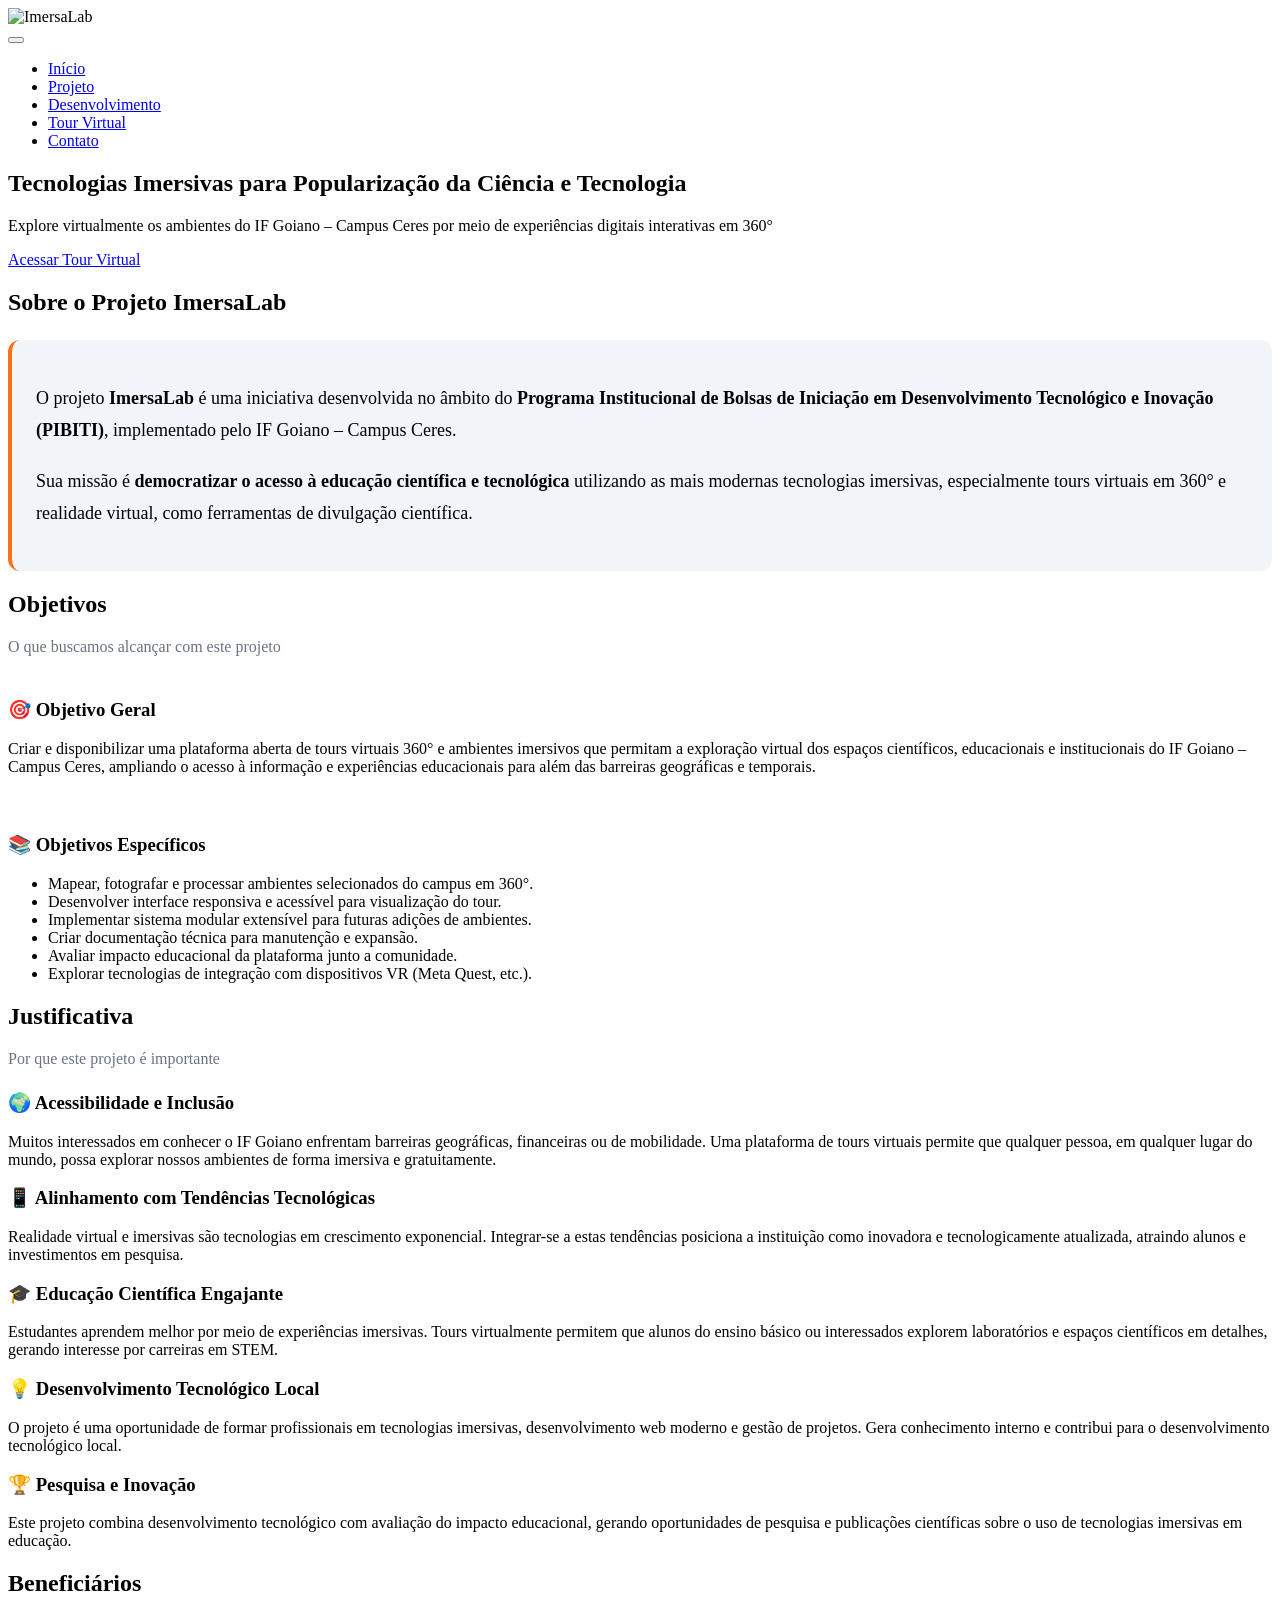
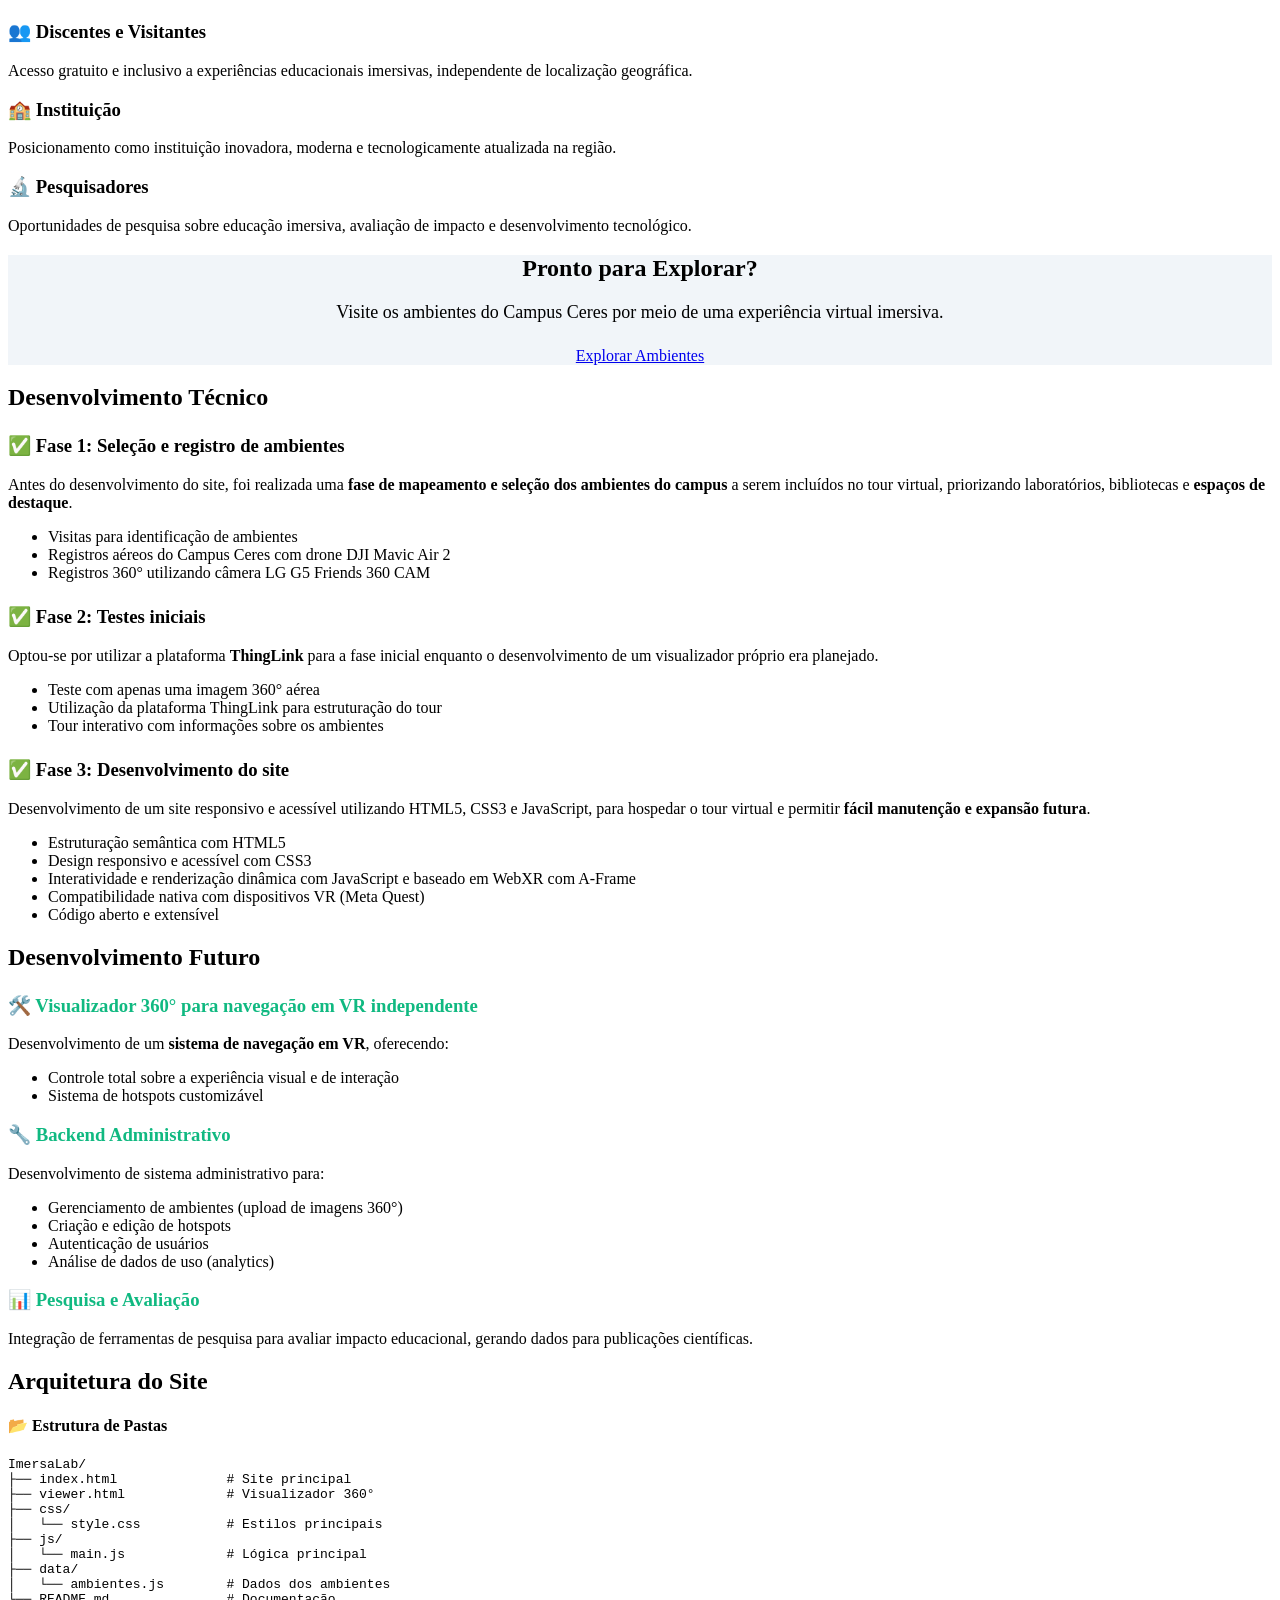
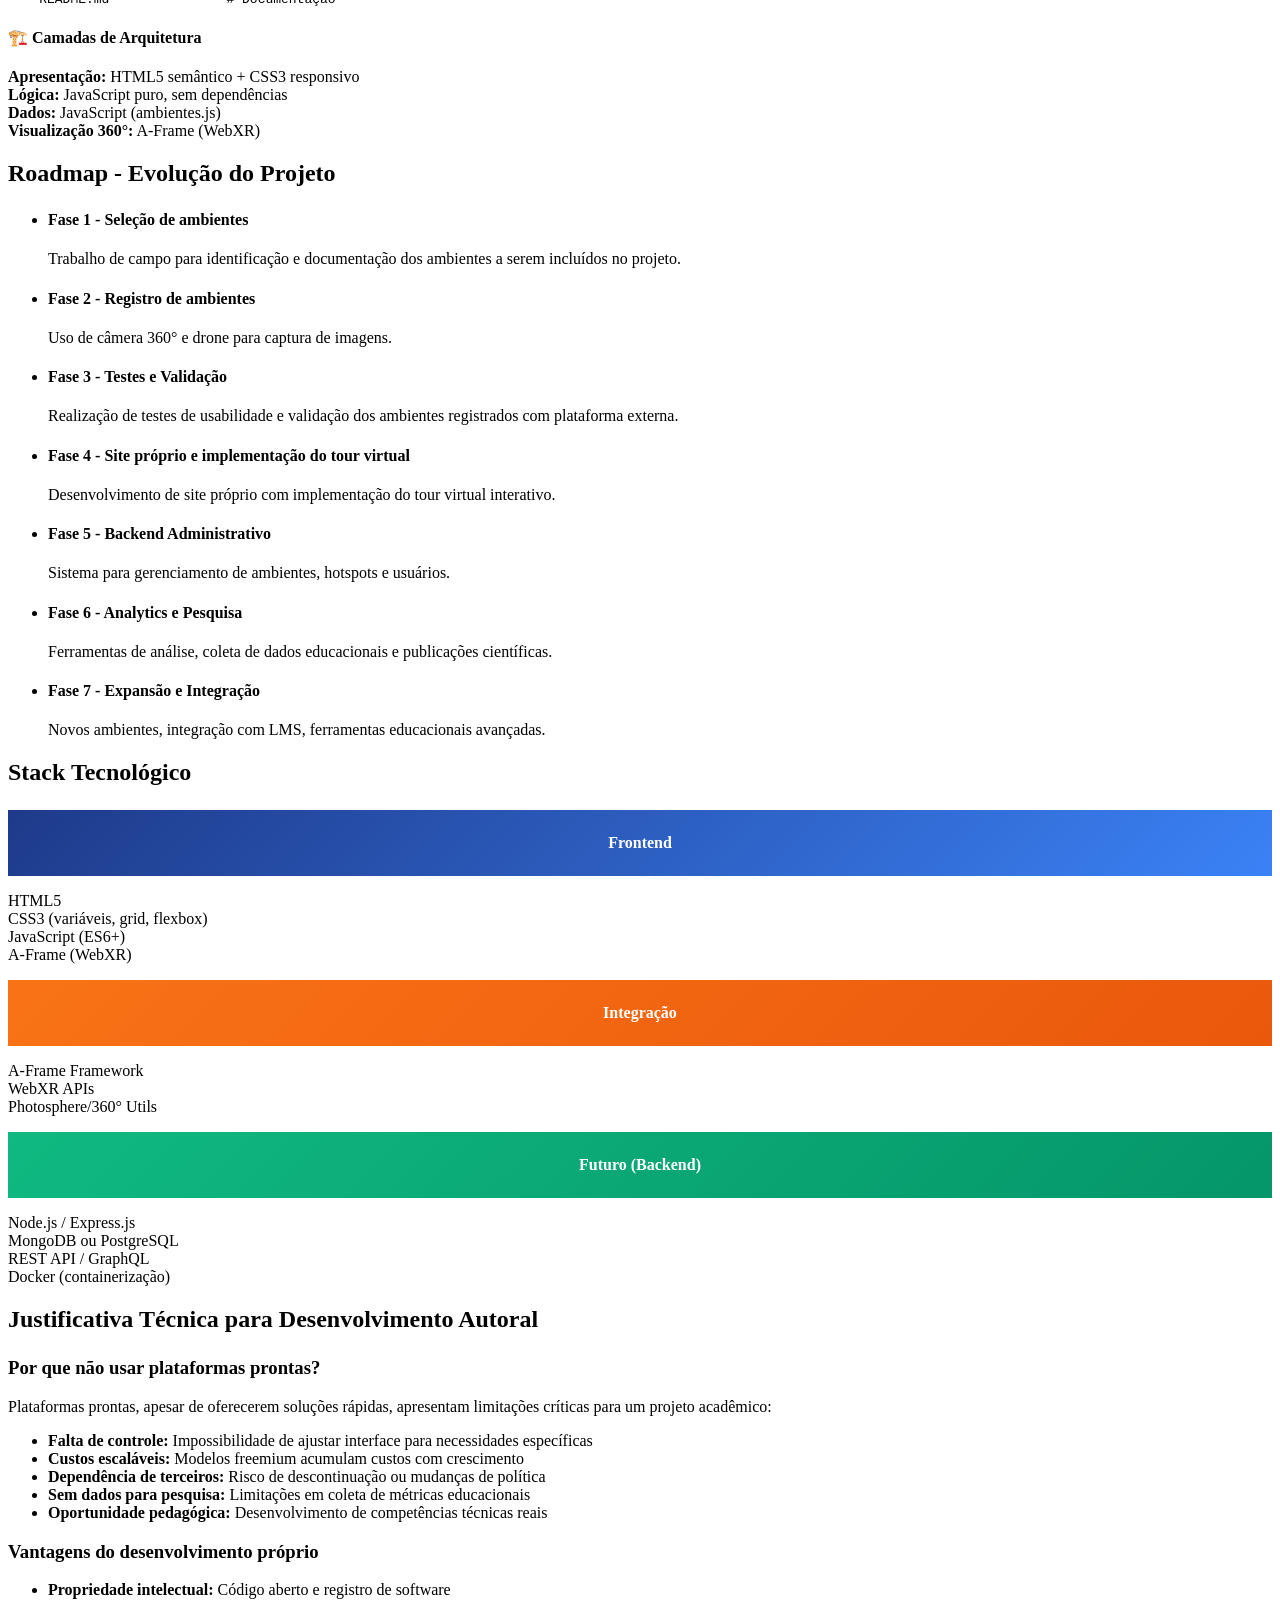
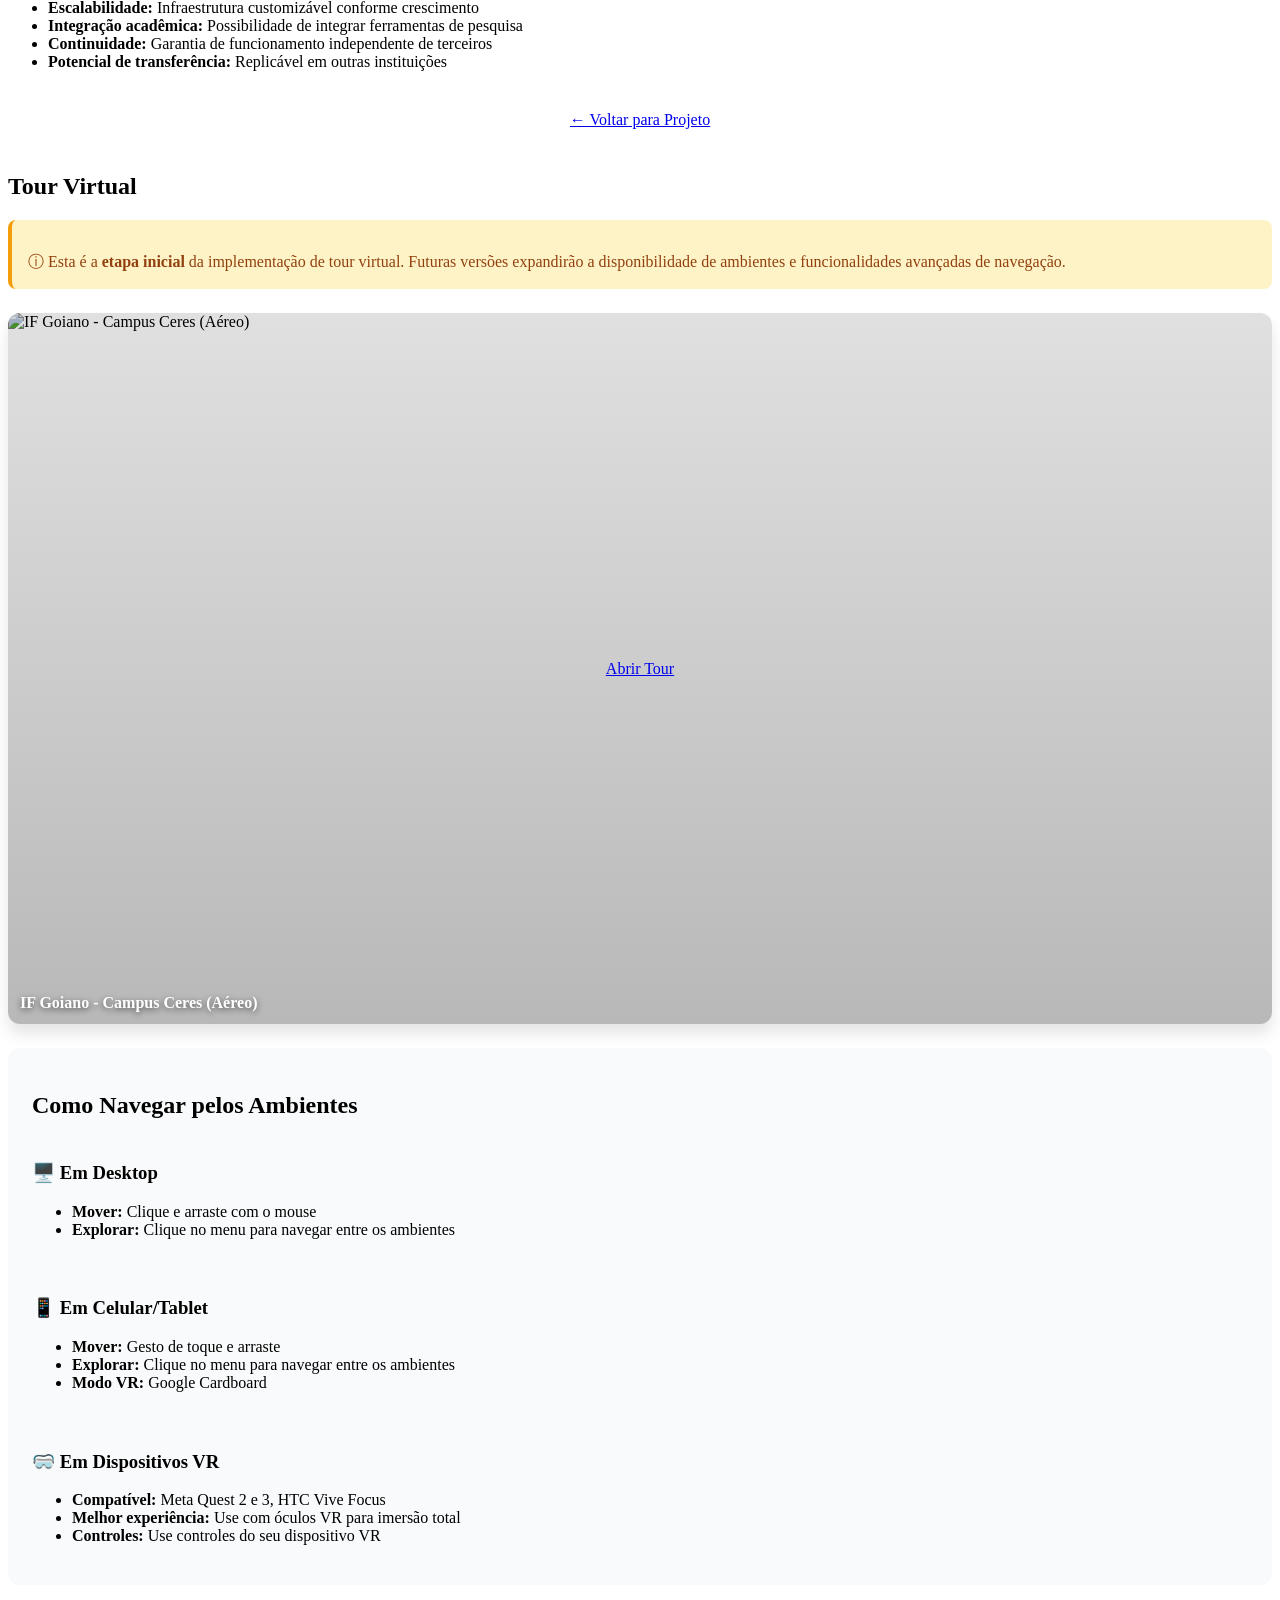
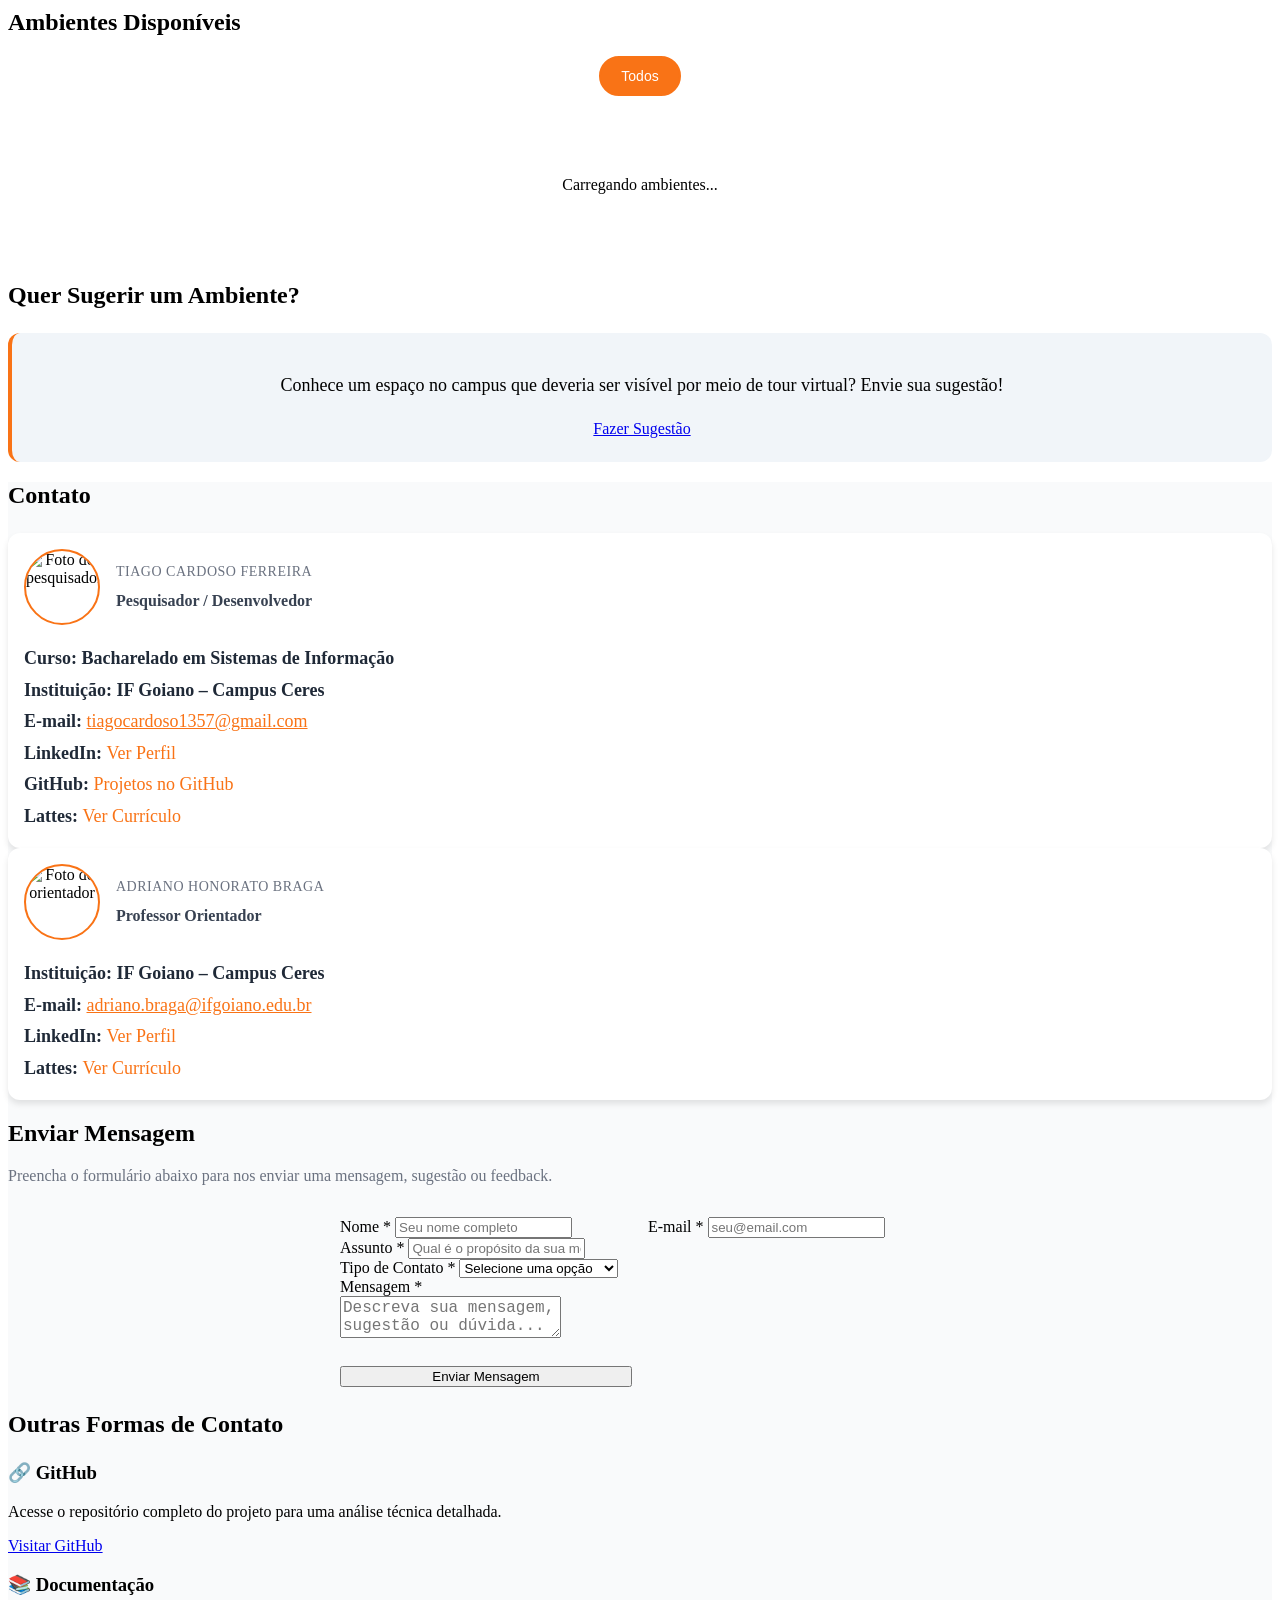
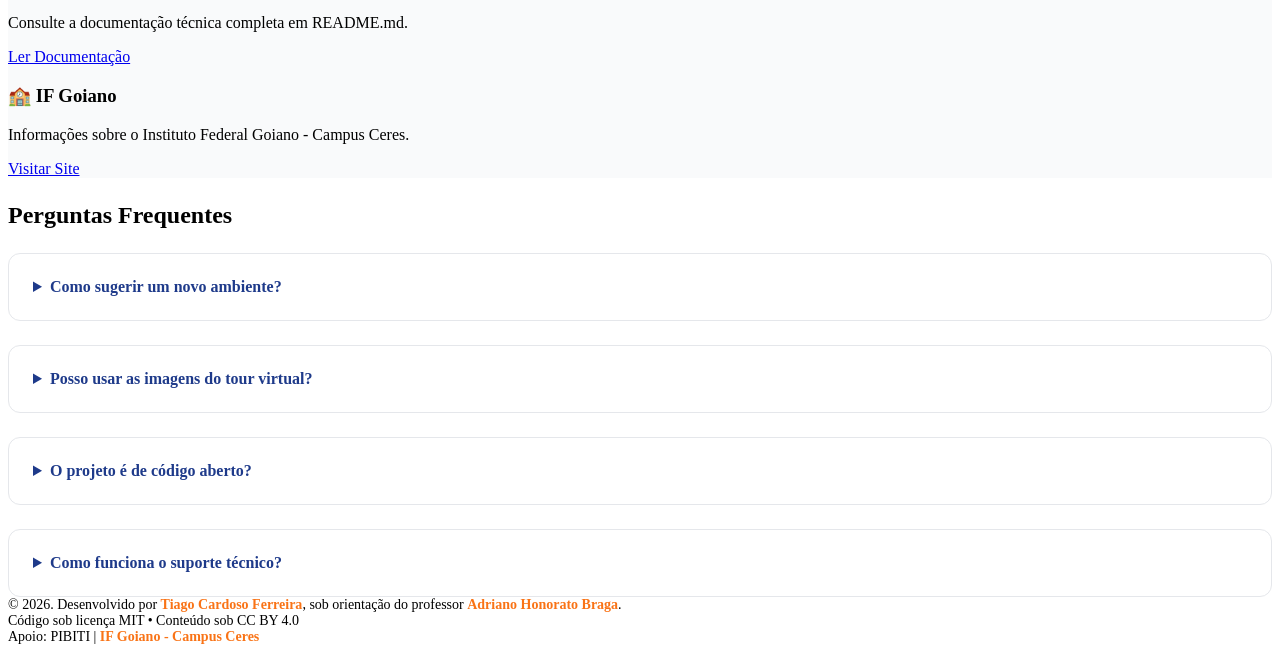
==== index.html @ 37f7196d "atualização de nome immerif ceres para imersalab" ====
<!DOCTYPE html>
<html lang="pt-BR">
<head>
    <meta charset="UTF-8">
    <meta name="viewport" content="width=device-width, initial-scale=1.0">
    <meta name="description" content="Tecnologias Imersivas para Popularização da Ciência e Tecnologia - Projeto PIBITI IF Goiano Campus Ceres">
    <meta name="keywords" content="tour virtual, realidade virtual, tecnologia imersiva, educação, ciência">
    <meta name="author" content="Tiago Cardoso Ferreira">
    <meta name="robots" content="index, follow">
    <meta property="og:title" content="ImersaLab - Tecnologias Imersivas para Divulgação Científica">
    <meta property="og:description" content="Explore virtualmente os ambientes do IF Goiano - Campus Ceres por meio de tours virtuais em 360°">
    <meta property="og:type" content="website">
    <meta property="og:locale" content="pt_BR">
    
    <title>ImersaLab</title>
    
    <!-- Google Fonts -->
    <link rel="preconnect" href="https://fonts.googleapis.com">
    <link rel="preconnect" href="https://fonts.gstatic.com" crossorigin>
    <link href="https://fonts.googleapis.com/css2?family=Inter:wght@400;500;600;700&family=Poppins:wght@400;600;700&display=swap" rel="stylesheet">
    
    <!-- CSS -->
    <link rel="stylesheet" href="css/style.css">
    
    <style>
        .tabs-container {
            display: flex;
            gap: 0;
            margin-bottom: 16px;
            border-bottom: 2px solid #E5E7EB;
            flex-wrap: wrap;
        }

        .tab-button {
            padding: 16px 24px;
            background: none;
            border: none;
            cursor: pointer;
            font-size: 16px;
            font-weight: 500;
            font-family: 'Inter', sans-serif;
            color: #6B7280;
            border-bottom: 3px solid transparent;
            transition: all 0.3s ease;
            margin-bottom: -2px;
        }

        .tab-button:hover {
            color: #1F2937;
            background-color: #F9FAFB;
        }

        .tab-button.active {
            color: #F97316;
            border-bottom-color: #F97316;
        }

        .tab-content {
            display: none;
        }

        .tab-content.active {
            display: block;
            animation: fadeIn 0.3s ease;
        }

        .ambiente-container {
            display: flex;
            flex-direction: column;
            gap: 24px;
        }

        .filtro-categoria {
            display: flex;
            gap: 8px;
            flex-wrap: wrap;
            margin-bottom: 16px;
            justify-content: center;
        }

        .filtro-btn {
            padding: 10px 20px;
            border: 2px solid #E5E7EB;
            background-color: white;
            color: #1F2937;
            border-radius: 24px;
            cursor: pointer;
            font-weight: 500;
            transition: all 300ms ease-in-out;
            font-size: 14px;
        }

        .filtro-btn:hover,
        .filtro-btn.active {
            background-color: #F97316;
            color: white;
            border-color: #F97316;
        }

        .filtro-btn:disabled {
            opacity: 0.5;
            cursor: not-allowed;
        }

        .info-card {
            background-color: white;
            border-radius: 12px;
            padding: 16px;
            text-align: center;
            box-shadow: 0 4px 6px rgba(0, 0, 0, 0.1);
            transition: all 300ms ease-in-out;
        }

        .info-card:hover {
            box-shadow: 0 10px 15px rgba(0, 0, 0, 0.1);
            transform: translateY(-4px);
        }

        .info-card-header {
            display: flex;
            align-items: center;
            justify-content: flex-start;
            gap: 16px;
            margin-bottom: 18px;
            flex-wrap: wrap;
        }

        .info-avatar {
            width: 72px;
            height: 72px;
            border-radius: 50%;
            overflow: hidden;
            border: 2px solid #F97316;
            flex-shrink: 0;
        }

        .info-avatar img {
            width: 100%;
            height: 100%;
            object-fit: cover;
            display: block;
        }

        .info-card-header-text {
            text-align: left;
            display: inline-flex;
            flex-direction: column;
            align-items: flex-start;
        }

        .info-role {
            color: #374151;
            font-size: 16px;
            font-weight: 600;
            margin-top: 4px;
        }

        .info-label {
            font-size: 14px;
            color: #6B7280;
            text-transform: uppercase;
            letter-spacing: 0.5px;
            margin-bottom: 8px;
        }

        .info-card .info-content {
            text-align: left;
            line-height: 1.75;
            word-break: break-word;
        }

        @media (max-width: 767px) {
            .info-card-header {
                flex-direction: column;
            }

            .info-card {
                padding: 18px;
            }
        }

        .info-content {
            font-size: 18px;
            font-weight: 600;
            color: #1F2937;
            word-break: break-all;
        }

        .email-copy-btn {
            margin-top: 12px;
        }

        form {
            max-width: 600px;
            margin: 0 auto;
        }

        .form-row {
            display: grid;
            grid-template-columns: 1fr;
            gap: 16px;
        }

        .form-row.full {
            grid-column: 1 / -1;
        }

        textarea {
            font-size: 16px;
        }

        /* ========================================
           BOTÃO VOLTAR AO TOPO
           ======================================== */
        .back-to-top {
            position: fixed;
            bottom: 24px;
            right: 24px;
            width: 48px;
            height: 48px;
            border-radius: 50%;
            background-color: #F97316;
            color: white;
            border: none;
            cursor: pointer;
            display: flex;
            align-items: center;
            justify-content: center;
            box-shadow: 0 4px 12px rgba(249, 115, 22, 0.3);
            transition: all 300ms ease-in-out;
            opacity: 0;
            pointer-events: none;
            z-index: 999;
        }

        .back-to-top:hover:not(:disabled) {
            background-color: #EA580C;
            box-shadow: 0 8px 16px rgba(249, 115, 22, 0.4);
            transform: translateY(-4px);
        }

        .back-to-top.visible {
            opacity: 1;
            pointer-events: auto;
        }

        @media (max-width: 767px) {
            .back-to-top {
                width: 44px;
                height: 44px;
                bottom: 16px;
                right: 16px;
            }

            .back-to-top svg {
                width: 20px;
                height: 20px;
            }
        }

        @media (min-width: 768px) {
            .form-row {
                grid-template-columns: 1fr 1fr;
            }
        }

        @media (max-width: 767px) {
            .tabs-container {
                flex-direction: column;
                border-bottom: none;
                gap: 8px;
            }

            .tab-button {
                border-bottom: none;
                border-left: 3px solid transparent;
                margin-bottom: 0;
                padding: 12px 16px;
            }

            .tab-button.active {
                border-left-color: #F97316;
                border-bottom: none;
            }

            .camadas-grid {
                display: flex !important;
                flex-direction: column !important;
                gap: 8px !important;
            }

            .camadas-grid div {
                padding: 8px !important;
                font-size: 12px !important;
            }

            .about-section,
            .beneficiarios-section {
                padding: 24px 0;
            }

            .filtro-categoria {
                justify-content: flex-start;
            }
        }
    </style>
    
    <!-- Favicon -->
    <link rel="icon" type="image/png" href="https://res.cloudinary.com/duay00cii/image/upload/v1773409785/LogoImersalab_ctene7.png">
</head>
<body>
    <!-- HEADER E NAVEGAÇÃO -->
    <header>
        <div class="header-container">
            <div class="logo">
                <a href="#inicio" style="text-decoration: none; color: inherit;">
                    <img src="https://res.cloudinary.com/duay00cii/image/upload/v1777036824/LogoImersaLab_fl9two.png" alt="ImersaLab" class="logo-image">
                </a>
            </div>
            
            <button class="hamburger" aria-label="Menu de navegação" aria-expanded="false">
                <span></span>
                <span></span>
                <span></span>
            </button>
            
            <nav>
                <ul>
                    <li><a href="#inicio">Início</a></li>
                    <li><a href="#projeto">Projeto</a></li>
                    <li><a href="#desenvolvimento">Desenvolvimento</a></li>
                    <li><a href="#tour">Tour Virtual</a></li>
                    <li><a href="#contato">Contato</a></li>
                </ul>
            </nav>
        </div>
    </header>

    <!-- CONTEÚDO PRINCIPAL -->
    <main>
        <!-- HERO SECTION -->
        <section id="inicio" class="hero">
            <div class="container">
                <div class="hero-content">
                    <h1>Tecnologias Imersivas para Popularização da Ciência e Tecnologia</h1>
                    <p>Explore virtualmente os ambientes do IF Goiano – Campus Ceres por meio de experiências digitais interativas em 360°</p>
                    
                    <div class="hero-buttons">
                        <a href="#tour" class="btn btn-primary">
                            Acessar Tour Virtual
                        </a>
                    </div>
                </div>
            </div>
        </section>

        <section id="projeto">
            <div class="container">
                <div class="section-header">
                    <h2>Sobre o Projeto ImersaLab</h2>
                    <div class="section-accent"></div>
                </div>

                <div style="padding-top: 0;">
                    <section style="padding-top: 0;">

                        <div style="background-color: #F1F5F9; padding: 24px; border-radius: 12px; border-left: 4px solid #F97316; margin-top: 24px;">
                            <p style="font-size: 18px; line-height: 1.8; margin-bottom: 16px;">
                                O projeto <strong>ImersaLab</strong> é uma iniciativa desenvolvida no âmbito do <strong>Programa Institucional de Bolsas de Iniciação em Desenvolvimento Tecnológico e Inovação (PIBITI)</strong>, implementado pelo IF Goiano – Campus Ceres.
                            </p>
                            <p style="font-size: 18px; line-height: 1.8;">
                                Sua missão é <strong>democratizar o acesso à educação científica e tecnológica</strong> utilizando as mais modernas tecnologias imersivas, especialmente tours virtuais em 360° e realidade virtual, como ferramentas de divulgação científica.
                            </p>
                        </div>
                    </section>

                    <section class="about-section">
                        <div class="container">
                            <div class="section-header">
                                <h2>Objetivos</h2>
                                <div class="section-accent"></div>
                                <p style="font-size: 16px; color: #6B7280;">O que buscamos alcançar com este projeto</p>
                            </div>

                            <div style="display: grid; grid-template-columns: 1fr; gap: 24px; margin-top: 24px;">
                                <div class="content-block">
                                    <h3>🎯 Objetivo Geral</h3>
                                    <p>
                                        Criar e disponibilizar uma plataforma aberta de tours virtuais 360° e ambientes imersivos que permitam a exploração virtual dos espaços científicos, educacionais e institucionais do IF Goiano – Campus Ceres, ampliando o acesso à informação e experiências educacionais para além das barreiras geográficas e temporais.
                                    </p>
                                </div>

                                <div class="content-block">
                                    <h3>📚 Objetivos Específicos</h3>
                                    <ul class="list-styled" style="margin: 0;">
                                        <li>Mapear, fotografar e processar ambientes selecionados do campus em 360°.</li>
                                        <li>Desenvolver interface responsiva e acessível para visualização do tour.</li>
                                        <li>Implementar sistema modular extensível para futuras adições de ambientes.</li>
                                        <li>Criar documentação técnica para manutenção e expansão.</li>
                                        <li>Avaliar impacto educacional da plataforma junto a comunidade.</li>
                                        <li>Explorar tecnologias de integração com dispositivos VR (Meta Quest, etc.).</li>
                                    </ul>
                                </div>
                            </div>
                        </div>
                    </section>

                    <section>
                        <div class="section-header">
                            <h2>Justificativa</h2>
                            <div class="section-accent"></div>
                            <p style="font-size: 16px; color: #6B7280;">Por que este projeto é importante</p>
                        </div>

                        <div style="margin-top: 24px;">
                            <div class="content-block">
                                <h3>🌍 Acessibilidade e Inclusão</h3>
                                <p>
                                    Muitos interessados em conhecer o IF Goiano enfrentam barreiras geográficas, financeiras ou de mobilidade. Uma plataforma de tours virtuais permite que qualquer pessoa, em qualquer lugar do mundo, possa explorar nossos ambientes de forma imersiva e gratuitamente.
                                </p>
                            </div>

                            <div class="content-block">
                                <h3>📱 Alinhamento com Tendências Tecnológicas</h3>
                                <p>
                                    Realidade virtual e imersivas são tecnologias em crescimento exponencial. Integrar-se a estas tendências posiciona a instituição como inovadora e tecnologicamente atualizada, atraindo alunos e investimentos em pesquisa.
                                </p>
                            </div>

                            <div class="content-block">
                                <h3>🎓 Educação Científica Engajante</h3>
                                <p>
                                    Estudantes aprendem melhor por meio de experiências imersivas. Tours virtualmente permitem que alunos do ensino básico ou interessados explorem laboratórios e espaços científicos em detalhes, gerando interesse por carreiras em STEM.
                                </p>
                            </div>

                            <div class="content-block">
                                <h3>💡 Desenvolvimento Tecnológico Local</h3>
                                <p>
                                    O projeto é uma oportunidade de formar profissionais em tecnologias imersivas, desenvolvimento web moderno e gestão de projetos. Gera conhecimento interno e contribui para o desenvolvimento tecnológico local.
                                </p>
                            </div>

                            <div class="content-block">
                                <h3>🏆 Pesquisa e Inovação</h3>
                                <p>
                                    Este projeto combina desenvolvimento tecnológico com avaliação do impacto educacional, gerando oportunidades de pesquisa e publicações científicas sobre o uso de tecnologias imersivas em educação.
                                </p>
                            </div>
                        </div>
                    </section>

                    <section class="beneficiarios-section">
                        <div class="container">
                            <div class="section-header">
                                <h2>Beneficiários</h2>
                                <div class="section-accent"></div>
                            </div>

                            <div class="cards-grid" style="margin-top: 24px;">
                                <div class="content-block">
                                    <h3>👥 Discentes e Visitantes</h3>
                                    <p>Acesso gratuito e inclusivo a experiências educacionais imersivas, independente de localização geográfica.</p>
                                </div>

                                <div class="content-block">
                                    <h3>🏫 Instituição</h3>
                                    <p>Posicionamento como instituição inovadora, moderna e tecnologicamente atualizada na região.</p>
                                </div>

                                <div class="content-block">
                                    <h3>🔬 Pesquisadores</h3>
                                    <p>Oportunidades de pesquisa sobre educação imersiva, avaliação de impacto e desenvolvimento tecnológico.</p>
                                </div>
                            </div>
                        </div>
                    </section>

                    
                </div>
            </div>
        </section>

        <!-- SEÇÃO: CHAMADA À AÇÃO -->
        <section style="background-color: #F1F5F9;">
            <div class="container" style="text-align: center;">
                <h2>Pronto para Explorar?</h2>
                <p style="font-size: 18px; margin-bottom: 24px;">Visite os ambientes do Campus Ceres por meio de uma experiência virtual imersiva.</p>
                <a href="#tour" class="btn btn-primary" style="justify-content: center;">
                    Explorar Ambientes
                </a>
            </div>
        </section>

        <section id="desenvolvimento">
            <div class="container">
                <div class="section-header">
                    <h2>Desenvolvimento Técnico</h2>
                    <div class="section-accent"></div>
                </div>

                <section style="padding-top: 0;">

                        <div class="content-block" style="margin-top: 24px;">
                            <h3>✅ Fase 1: Seleção e registro de ambientes</h3>
                            <p>
                                Antes do desenvolvimento do site, foi realizada uma <strong>fase de mapeamento e seleção dos ambientes do campus</strong> a serem incluídos no tour virtual, priorizando laboratórios, bibliotecas e <strong>espaços de destaque</strong>.
                            </p>
                            <ul class="list-styled" style="margin-top: 16px;">
                                <li>Visitas para identificação de ambientes</li>
                                <li>Registros aéreos do Campus Ceres com drone DJI Mavic Air 2</li>
                                <li>Registros 360° utilizando câmera LG G5 Friends 360 CAM</li>
                            </ul>
                        </div>

                        <div class="content-block" style="margin-top: 24px;">
                            <h3>✅ Fase 2: Testes iniciais</h3>
                            <p>
                                Optou-se por utilizar a plataforma <strong>ThingLink</strong> para a fase inicial enquanto o desenvolvimento de um visualizador próprio era planejado.
                            </p>
                            <ul class="list-styled" style="margin-top: 16px;">
                                <li>Teste com apenas uma imagem 360° aérea</li>
                                <li>Utilização da plataforma ThingLink para estruturação do tour</li>
                                <li>Tour interativo com informações sobre os ambientes</li>
                            </ul>
                        </div>

                        <div class="content-block" style="margin-top: 24px;">
                            <h3>✅ Fase 3: Desenvolvimento do site</h3>
                            <p>
                                Desenvolvimento de um site responsivo e acessível utilizando HTML5, CSS3 e JavaScript, para hospedar o tour virtual e permitir <strong>fácil manutenção e expansão futura</strong>.
                            </p>
                            <ul class="list-styled" style="margin-top: 16px;">
                                <li>Estruturação semântica com HTML5</li>
                                <li>Design responsivo e acessível com CSS3</li>
                                <li>Interatividade e renderização dinâmica com JavaScript e baseado em WebXR com A-Frame</li>
                                <li>Compatibilidade nativa com dispositivos VR (Meta Quest)</li>
                                <li>Código aberto e extensível</li>
                            </ul>
                        </div>
                    </section>

                    <section style="background-color: #fff;">
                        <div class="section-header">
                            <h2>Desenvolvimento Futuro</h2>
                            <div class="section-accent"></div>
                        </div>

                        <div style="margin-top: 24px;">
                            <div class="content-block" style="border-left-color: #10B981;">
                                <h3 style="color: #10B981;">🛠️ Visualizador 360° para navegação em VR independente</h3>
                                <p>
                                    Desenvolvimento de um <strong>sistema de navegação em VR</strong>, oferecendo:
                                </p>
                                <ul class="list-styled">
                                    <li>Controle total sobre a experiência visual e de interação</li>
                                    <li>Sistema de hotspots customizável</li>
                                </ul>
                            </div>

                            <div class="content-block" style="border-left-color: #10B981;">
                                <h3 style="color: #10B981;">🔧 Backend Administrativo</h3>
                                <p>
                                    Desenvolvimento de sistema administrativo para:
                                </p>
                                <ul class="list-styled">
                                    <li>Gerenciamento de ambientes (upload de imagens 360°)</li>
                                    <li>Criação e edição de hotspots</li>
                                    <li>Autenticação de usuários</li>
                                    <li>Análise de dados de uso (analytics)</li>
                                </ul>
                            </div>

                            <div class="content-block" style="border-left-color: #10B981;">
                                <h3 style="color: #10B981;">📊 Pesquisa e Avaliação</h3>
                                <p>
                                    Integração de ferramentas de pesquisa para avaliar impacto educacional, gerando dados para publicações científicas.
                                </p>
                            </div>
                        </div>
                    </section>

                    <section>
                        <div class="section-header">
                            <h2>Arquitetura do Site</h2>
                            <div class="section-accent"></div>
                        </div>

                        <div class="arquitetura-grid">
                            <div class="arquitetura-box">
                                <h4>📂 Estrutura de Pastas</h4>
                                <pre class="code-block"><code>ImersaLab/
├── index.html              # Site principal
├── viewer.html             # Visualizador 360°
├── css/
│   └── style.css           # Estilos principais
├── js/
│   └── main.js             # Lógica principal
├── data/
│   └── ambientes.js        # Dados dos ambientes
└── README.md               # Documentação</code></pre>
                            </div>

                            <div class="arquitetura-box">
                                <h4>🏗️ Camadas de Arquitetura</h4>
                                <div class="camadas-grid">
                                    <div class="camada-item camada-frontend">
                                        <strong>Apresentação:</strong> HTML5 semântico + CSS3 responsivo
                                    </div>
                                    <div class="camada-item camada-logica">
                                        <strong>Lógica:</strong> JavaScript puro, sem dependências
                                    </div>
                                    <div class="camada-item camada-dados">
                                        <strong>Dados:</strong> JavaScript (ambientes.js)
                                    </div>
                                    <div class="camada-item camada-vr">
                                        <strong>Visualização 360°:</strong> A-Frame (WebXR)
                                    </div>
                                </div>
                            </div>
                        </div>
                    </section>

                    <section style="background-color: white;">
                        <div class="section-header">
                            <h2>Roadmap - Evolução do Projeto</h2>
                            <div class="section-accent"></div>
                        </div>

                        <ul class="timeline" style="margin-top: 24px;">
                            <li class="timeline-item">
                                <div class="timeline-marker"></div>
                                <div class="timeline-content">
                                    <h4>Fase 1 - Seleção de ambientes</h4>
                                    <p>Trabalho de campo para identificação e documentação dos ambientes a serem incluídos no projeto.</p>
                                </div>
                            </li>
                            <li class="timeline-item">
                                <div class="timeline-marker"></div>
                                <div class="timeline-content">
                                    <h4>Fase 2 - Registro de ambientes</h4>
                                    <p>Uso de câmera 360° e drone para captura de imagens.</p>
                                </div>
                            </li>
                            <li class="timeline-item">
                                <div class="timeline-marker"></div>
                                <div class="timeline-content">
                                    <h4>Fase 3 - Testes e Validação</h4>
                                    <p>Realização de testes de usabilidade e validação dos ambientes registrados com plataforma externa.</p>
                                </div>
                            </li>
                            <li class="timeline-item">
                                <div class="timeline-marker"></div>
                                <div class="timeline-content">
                                    <h4>Fase 4 - Site próprio e implementação do tour virtual</h4>
                                    <p>Desenvolvimento de site próprio com implementação do tour virtual interativo.</p>
                                </div>
                            </li>
                            <li class="timeline-item">
                                <div class="timeline-marker"></div>
                                <div class="timeline-content">
                                    <h4>Fase 5 - Backend Administrativo</h4>
                                    <p>Sistema para gerenciamento de ambientes, hotspots e usuários.</p>
                                </div>
                            </li>
                            <li class="timeline-item">
                                <div class="timeline-marker"></div>
                                <div class="timeline-content">
                                    <h4>Fase 6 - Analytics e Pesquisa</h4>
                                    <p>Ferramentas de análise, coleta de dados educacionais e publicações científicas.</p>
                                </div>
                            </li>
                            <li class="timeline-item">
                                <div class="timeline-marker"></div>
                                <div class="timeline-content">
                                    <h4>Fase 7 - Expansão e Integração</h4>
                                    <p>Novos ambientes, integração com LMS, ferramentas educacionais avançadas.</p>
                                </div>
                            </li>
                        </ul>
                    </section>

                    <section style="background-color: white;">
                        <div class="section-header">
                            <h2>Stack Tecnológico</h2>
                            <div class="section-accent"></div>
                        </div>

                        <div class="cards-grid" style="margin-top: 24px;">
                            <div class="card">
                                <div style="background: linear-gradient(135deg, #1E3A8A 0%, #3B82F6 100%); padding: 24px; text-align: center;">
                                    <h4 style="color: white; margin: 0;">Frontend</h4>
                                </div>
                                <div class="card-content">
                                    <ul style="list-style: none; padding: 0;">
                                        <li>HTML5</li>
                                        <li>CSS3 (variáveis, grid, flexbox)</li>
                                        <li>JavaScript (ES6+)</li>
                                        <li>A-Frame (WebXR)</li>
                                    </ul>
                                </div>
                            </div>

                            <div class="card">
                                <div style="background: linear-gradient(135deg, #F97316 0%, #EA580C 100%); padding: 24px; text-align: center;">
                                    <h4 style="color: white; margin: 0;">Integração</h4>
                                </div>
                                <div class="card-content">
                                    <ul style="list-style: none; padding: 0;">
                                        <li>A-Frame Framework</li>
                                        <li>WebXR APIs</li>
                                        <li>Photosphere/360° Utils</li>
                                    </ul>
                                </div>
                            </div>

                            <div class="card">
                                <div style="background: linear-gradient(135deg, #10B981 0%, #059669 100%); padding: 24px; text-align: center;">
                                    <h4 style="color: white; margin: 0;">Futuro (Backend)</h4>
                                </div>
                                <div class="card-content">
                                    <ul style="list-style: none; padding: 0;">
                                        <li>Node.js / Express.js</li>
                                        <li>MongoDB ou PostgreSQL</li>
                                        <li>REST API / GraphQL</li>
                                        <li>Docker (containerização)</li>
                                    </ul>
                                </div>
                            </div>
                        </div>
                    </section>

                    <section style="background-color: white;">
                        <div class="section-header">
                            <h2>Justificativa Técnica para Desenvolvimento Autoral</h2>
                            <div class="section-accent"></div>
                        </div>

                        <div style="margin-top: 24px;">
                            <div class="content-block">
                                <h3>Por que não usar plataformas prontas?</h3>
                                <p>
                                    Plataformas prontas, apesar de oferecerem soluções rápidas, apresentam limitações críticas para um projeto acadêmico:
                                </p>
                                <ul class="list-styled">
                                    <li><strong>Falta de controle:</strong> Impossibilidade de ajustar interface para necessidades específicas</li>
                                    <li><strong>Custos escaláveis:</strong> Modelos freemium acumulam custos com crescimento</li>
                                    <li><strong>Dependência de terceiros:</strong> Risco de descontinuação ou mudanças de política</li>
                                    <li><strong>Sem dados para pesquisa:</strong> Limitações em coleta de métricas educacionais</li>
                                    <li><strong>Oportunidade pedagógica:</strong> Desenvolvimento de competências técnicas reais</li>
                                </ul>
                            </div>

                            <div class="content-block">
                                <h3>Vantagens do desenvolvimento próprio</h3>
                                <ul class="list-styled">
                                    <li><strong>Propriedade intelectual:</strong> Código aberto e registro de software</li>
                                    <li><strong>Escalabilidade:</strong> Infraestrutura customizável conforme crescimento</li>
                                    <li><strong>Integração acadêmica:</strong> Possibilidade de integrar ferramentas de pesquisa</li>
                                    <li><strong>Continuidade:</strong> Garantia de funcionamento independente de terceiros</li>
                                    <li><strong>Potencial de transferência:</strong> Replicável em outras instituições</li>
                                </ul>
                            </div>
                        </div>
                    </section>

                    <section style="background-color: white;">
                        <div class="container" style="text-align: center; padding: 24px 0;">
                            <a href="#projeto" class="btn btn-primary" style="justify-content: center;">← Voltar para Projeto</a>
                        </div>
                    </section>
                </div>
            </div>
        </section>

        <section id="tour">
            <div class="container">
                <div class="section-header">
                    <h2>Tour Virtual</h2>
                    <div class="section-accent"></div>
                </div>

                <div style="background-color: #FEF3C7; border-left: 4px solid #F59E0B; border-radius: 8px; padding: 16px; margin-bottom: 24px;">
                    <p style="margin-bottom: 0; color: #92400E; font-weight: 500;">
                        ⓘ Esta é a <strong>etapa inicial</strong> da implementação de tour virtual. Futuras versões expandirão a disponibilidade de ambientes e funcionalidades avançadas de navegação.
                    </p>
                </div>

                <div style="position: relative; width: 100%; padding-bottom: 56.25%; margin: 24px 0; border-radius: 12px; overflow: hidden; box-shadow: 0 10px 15px rgba(0, 0, 0, 0.1);">
                    <div style="position: absolute; inset: 0; width: 100%; height: 100%;">
                        <img src="https://res.cloudinary.com/duay00cii/image/upload/v1771597674/campus-ceres-aereo-preview_edovrn.jpg" alt="IF Goiano - Campus Ceres (Aéreo)" loading="lazy" style="width:100%; height:100%; object-fit: cover; display:block; filter:brightness(0.92);" />
                        <div style="position: absolute; inset: 0; background: linear-gradient(to bottom, rgba(0,0,0,0.12), rgba(0,0,0,0.28)); pointer-events: none;" aria-hidden="true"></div>
                        <a href="viewer.html?id=campus-ceres-aereo" class="btn btn-primary" style="position: absolute; left: 50%; top: 50%; transform: translate(-50%,-50%); transition: transform .18s ease, box-shadow .18s ease;" role="button" aria-label="Abrir tour aéreo">Abrir Tour</a>
                        <div style="position: absolute; left: 12px; bottom: 12px; color: #fff; font-weight: 600; text-shadow: 0 2px 6px rgba(0,0,0,0.6); pointer-events: none;">IF Goiano - Campus Ceres (Aéreo)</div>
                    </div>
                </div>

                <section style="background-color: #F9FAFB; padding: 24px; border-radius: 12px;">
                    <div class="section-header">
                        <h2>Como Navegar pelos Ambientes</h2>
                        <div class="section-accent"></div>
                    </div>

                    <div style="display: grid; grid-template-columns: 1fr; gap: 24px; margin-top: 24px;">
                        <div class="content-block">
                            <h3>🖥️ Em Desktop</h3>
                            <ul class="list-styled">
                                <li><strong>Mover:</strong> Clique e arraste com o mouse</li>
                                <li><strong>Explorar:</strong> Clique no menu para navegar entre os ambientes</li>
                            </ul>
                        </div>

                        <div class="content-block">
                            <h3>📱 Em Celular/Tablet</h3>
                            <ul class="list-styled">
                                <li><strong>Mover:</strong> Gesto de toque e arraste</li>
                                <li><strong>Explorar:</strong> Clique no menu para navegar entre os ambientes</li>
                                <li><strong>Modo VR:</strong> Google Cardboard</li>
                            </ul>
                        </div>

                        <div class="content-block">
                            <h3>🥽 Em Dispositivos VR</h3>
                            <ul class="list-styled">
                                <li><strong>Compatível:</strong> Meta Quest 2 e 3, HTC Vive Focus</li>
                                <li><strong>Melhor experiência:</strong> Use com óculos VR para imersão total</li>
                                <li><strong>Controles:</strong> Use controles do seu dispositivo VR</li>
                            </ul>
                        </div>
                    </div>
                </section>

                <section>
                    <div class="section-header" style="margin-top: 24px;">
                        <h2>Ambientes Disponíveis</h2>
                        <div class="section-accent"></div>
                    </div>

                    <div class="filtro-categoria" id="filtros">
                        <button class="filtro-btn active" data-categoria="todos">
                            Todos
                        </button>
                    </div>

                    <div class="ambiente-container" id="ambientes-container">
                        <div style="text-align: center; padding: 48px 0;">
                            <p>Carregando ambientes...</p>
                        </div>
                    </div>
                </section>

                <section>
                    <div class="section-header" style="margin-top: 24px;">
                        <h2>Quer Sugerir um Ambiente?</h2>
                        <div class="section-accent"></div>
                    </div>

                    <div style="background-color: #F1F5F9; padding: 24px; border-radius: 12px; border-left: 4px solid #F97316; text-align: center; margin-top: 24px;">
                        <p style="font-size: 18px; margin-bottom: 24px;">
                            Conhece um espaço no campus que deveria ser visível por meio de tour virtual? Envie sua sugestão!
                        </p>
                        <a href="#enviar-mensagem" class="btn btn-primary">
                            Fazer Sugestão
                        </a>
                    </div>
                </section>
            </div>
        </section>

        <section id="contato" style="background-color: #F9FAFB;">
            <div class="container">
                <div class="section-header">
                    <h2>Contato</h2>
                    <div class="section-accent"></div>
                </div>

                <div class="contact-cards-grid" style="margin-top: 24px;">
                    <div class="info-card">
                        <div class="info-card-header">
                            <div class="info-avatar">
                                <img src="https://res.cloudinary.com/duay00cii/image/upload/v1777309706/IMG-20251014-WA0074_sbq1tb.jpg" alt="Foto do pesquisador" loading="lazy">
                            </div>
                            <div class="info-card-header-text">
                                <div class="info-label">Tiago Cardoso Ferreira</div>
                                <div class="info-role">Pesquisador / Desenvolvedor</div>
                            </div>
                        </div>
                        <div class="info-content contact-info">
                            <strong>Curso:</strong> Bacharelado em Sistemas de Informação<br>
                            <strong>Instituição:</strong> IF Goiano – Campus Ceres<br>
                            <strong>E-mail:</strong> <span onclick="copiarEmail()" style="cursor: pointer; color: #F97316; text-decoration: underline; font-weight: 500;">tiagocardoso1357@gmail.com</span><br>
                            <strong>LinkedIn:</strong> <a href="http://linkedin.com/in/tiago-cardoso-ferreira-6236b8208" target="_blank" rel="noopener noreferrer" style="color: #F97316; text-decoration: none; font-weight: 500;">Ver Perfil</a><br>
                            <strong>GitHub:</strong> <a href="https://github.com/Tiago070" target="_blank" rel="noopener noreferrer" style="color: #F97316; text-decoration: none; font-weight: 500;">Projetos no GitHub</a><br>
                            <strong>Lattes:</strong> <a href="http://lattes.cnpq.br/3050600083414822" target="_blank" rel="noopener noreferrer" style="color: #F97316; text-decoration: none; font-weight: 500;">Ver Currículo</a>
                        </div>
                    </div>

                    <div class="info-card">
                        <div class="info-card-header">
                            <div class="info-avatar">
                                <img src="https://res.cloudinary.com/duay00cii/image/upload/v1777310037/1720230236570_t8r4n1.jpg" alt="Foto do orientador" loading="lazy">
                            </div>
                            <div class="info-card-header-text">
                                <div class="info-label">Adriano Honorato Braga</div>
                                <div class="info-role">Professor Orientador</div>
                            </div>
                        </div>
                        <div class="info-content contact-info">
                            <strong>Instituição:</strong> IF Goiano – Campus Ceres<br>
                            <strong>E-mail:</strong> <span onclick="copiarEmail()" style="cursor: pointer; color: #F97316; text-decoration: underline; font-weight: 500;">adriano.braga@ifgoiano.edu.br</span><br>
                            <strong>LinkedIn:</strong> <a href="https://www.linkedin.com/in/adriano-honorato-braga-a0a62a23/" target="_blank" rel="noopener noreferrer" style="color: #F97316; text-decoration: none; font-weight: 500;">Ver Perfil</a><br>
                            <strong>Lattes:</strong> <a href=" http://lattes.cnpq.br/3670394035811712" target="_blank" rel="noopener noreferrer" style="color: #F97316; text-decoration: none; font-weight: 500;">Ver Currículo</a>
                        </div>
                    </div>
                </div>

                <!-- SEÇÃO: FORMULÁRIO -->
        <section style="background-color: #F9FAFB;">
            <div class="container">
                <div class="section-header">
                    <h2 id="enviar-mensagem">Enviar Mensagem</h2>
                    <div class="section-accent"></div>
                    <p style="font-size: 16px; color: #6B7280; margin-top: 16px;">
                        Preencha o formulário abaixo para nos enviar uma mensagem, sugestão ou feedback.
                    </p>
                </div>

                <form id="formContato" style="margin-top: 32px;">
                    <div class="form-row">
                        <div class="form-group">
                            <label for="nome" class="form-label">Nome *</label>
                            <input 
                                type="text" 
                                id="nome" 
                                name="nome" 
                                required 
                                aria-required="true"
                                placeholder="Seu nome completo"
                            >
                        </div>
                        <div class="form-group">
                            <label for="email" class="form-label">E-mail *</label>
                            <input 
                                type="email" 
                                id="email" 
                                name="email" 
                                required 
                                aria-required="true"
                                placeholder="seu@email.com"
                            >
                        </div>
                    </div>

                    <div class="form-row full">
                        <div class="form-group">
                            <label for="assunto" class="form-label">Assunto *</label>
                            <input 
                                type="text" 
                                id="assunto" 
                                name="assunto" 
                                required 
                                aria-required="true"
                                placeholder="Qual é o propósito da sua mensagem?"
                            >
                        </div>
                    </div>

                    <div class="form-row full">
                        <div class="form-group">
                            <label for="tipo" class="form-label">Tipo de Contato *</label>
                            <select id="tipo" name="tipo" required aria-required="true">
                                <option value="">Selecione uma opção</option>
                                <option value="feedback">Feedback / Sugestão</option>
                                <option value="duvida">Dúvida Técnica</option>
                                <option value="colaboracao">Colaboração / Parceria</option>
                                <option value="outro">Outro</option>
                            </select>
                        </div>
                    </div>

                    <div class="form-row full">
                        <div class="form-group">
                            <label for="mensagem" class="form-label">Mensagem *</label>
                            <textarea 
                                id="mensagem" 
                                name="mensagem" 
                                required 
                                aria-required="true"
                                placeholder="Descreva sua mensagem, sugestão ou dúvida..."
                            ></textarea>
                        </div>
                    </div>

                    <div class="form-row full" style="margin-top: 24px;">
                        <button type="submit" class="btn btn-primary form-submit" id="submitBtn">
                            Enviar Mensagem
                        </button>
                    </div>
                </form>

                <!-- Feedback de envio -->
                <div id="formFeedback" style="background-color: #EFF6FF; border-left: 4px solid #0284C7; border-radius: 8px; padding: 16px; text-align: center; margin-top: 32px; display: none;">
                    <p id="feedbackText" style="color: #075985; margin-bottom: 0;">
                        ✓ Mensagem enviada com sucesso! Você receberá uma resposta em breve.
                    </p>
                </div>
            </div>
        </section>

                <section style="margin-top: 24px;">
                    <div class="section-header">
                        <h2>Outras Formas de Contato</h2>
                        <div class="section-accent"></div>
                    </div>

                    <div class="cards-grid" style="margin-top: 24px;">
                        <div class="content-block">
                            <h3>🔗 GitHub</h3>
                            <p>Acesse o repositório completo do projeto para uma análise técnica detalhada.</p>
                            <a href="https://github.com/Tiago070/imersalab" target="_blank" rel="noopener noreferrer" class="btn btn-primary btn-sm" style="justify-content: flex-start; margin-top: 16px;">
                                Visitar GitHub
                            </a>
                        </div>

                        <div class="content-block">
                            <h3>📚 Documentação</h3>
                            <p>Consulte a documentação técnica completa em README.md.</p>
                            <a href="https://github.com/Tiago070/imersalab/blob/main/README.md" target="_blank" rel="noopener noreferrer" class="btn btn-primary btn-sm" style="justify-content: flex-start; margin-top: 16px;">
                                Ler Documentação
                            </a>
                        </div>

                        <div class="content-block">
                            <h3>🏫 IF Goiano</h3>
                            <p>Informações sobre o Instituto Federal Goiano - Campus Ceres.</p>
                            <a href="https://ceres.ifgoiano.edu.br" target="_blank" rel="noopener noreferrer" class="btn btn-primary btn-sm" style="justify-content: flex-start; margin-top: 16px;">
                                Visitar Site
                            </a>
                        </div>
                    </div>
                </section>
                            </a>
                        </div>
                    </div>
                </section>

                <section style="background-color: white; margin-top: 24px;">
                    <div class="container">
                        <div class="section-header">
                            <h2>Perguntas Frequentes</h2>
                            <div class="section-accent"></div>
                        </div>

                        <div style="margin-top: 24px; display: grid; grid-template-columns: 1fr; gap: 24px;">
                            <details style="background-color: white; padding: 24px; border-radius: 12px; border: 1px solid #E5E7EB; cursor: pointer;">
                                <summary style="font-weight: 600; color: #1E3A8A; font-size: 16px;">
                                    Como sugerir um novo ambiente?
                                </summary>
                                <p style="margin-top: 12px; color: #6B7280;">
                                    Você pode enviar sua sugestão enviando uma mensagem por meio do formulário acima. Indique qual ambiente gostaria de ver incluído na plataforma.
                                </p>
                            </details>

                            <details style="background-color: white; padding: 24px; border-radius: 12px; border: 1px solid #E5E7EB; cursor: pointer;">
                                <summary style="font-weight: 600; color: #1E3A8A; font-size: 16px;">
                                    Posso usar as imagens do tour virtual?
                                </summary>
                                <p style="margin-top: 12px; color: #6B7280;">
                                    As imagens estão disponíveis para fins educacionais. Para outros usos, entre em contato conosco para discutir as possibilidades.
                                </p>
                            </details>

                            <details style="background-color: white; padding: 24px; border-radius: 12px; border: 1px solid #E5E7EB; cursor: pointer;">
                                <summary style="font-weight: 600; color: #1E3A8A; font-size: 16px;">
                                    O projeto é de código aberto?
                                </summary>
                                <p style="margin-top: 12px; color: #6B7280;">
                                    Sim! O código-fonte estará disponível no GitHub sob licença apropriada. Visite o repositório para contribuir ou adaptar o projeto.
                                </p>
                            </details>

                            <details style="background-color: white; padding: 24px; border-radius: 12px; border: 1px solid #E5E7EB; cursor: pointer;">
                                <summary style="font-weight: 600; color: #1E3A8A; font-size: 16px;">
                                    Como funciona o suporte técnico?
                                </summary>
                                <p style="margin-top: 12px; color: #6B7280;">
                                    Para dúvidas técnicas, envie uma mensagem por meio do formulário. Responderemos com informações ou soluções para seu problema.
                                </p>
                            </details>
                        </div>
                    </div>
                </section>
            </div>
        </section>
    </main>

    <!-- BOTÃO VOLTAR AO TOPO -->
    <button id="backToTop" class="back-to-top" aria-label="Voltar ao topo" title="Voltar ao topo">
        <svg xmlns="http://www.w3.org/2000/svg" width="24" height="24" viewBox="0 0 24 24" fill="none" stroke="currentColor" stroke-width="2" stroke-linecap="round" stroke-linejoin="round">
            <polyline points="18 15 12 9 6 15"></polyline>
        </svg>
    </button>

    <!-- FOOTER -->
    <footer>
        <div class="footer-content">
            <p style="margin: 0; font-size: 14px;">
                © 2026. Desenvolvido por <a href="http://linkedin.com/in/tiago-cardoso-ferreira-6236b8208" target="_blank" rel="noopener noreferrer" style="color: #F97316; text-decoration: none; font-weight: 600;">Tiago Cardoso Ferreira</a>, sob orientação do professor <a href="https://www.linkedin.com/in/adriano-honorato-braga-a0a62a23/" target="_blank" rel="noopener noreferrer" style="color: #F97316; text-decoration: none; font-weight: 600;">Adriano Honorato Braga</a>.<br>
                Código sob licença MIT • Conteúdo sob CC BY 4.0<br>
                Apoio: PIBITI | <a href="https://www.ifgoiano.edu.br/ceres" target="_blank" rel="noopener noreferrer" style="color: #F97316; text-decoration: none; font-weight: 600;">IF Goiano - Campus Ceres</a>
            </p>
        </div>
    </footer>

    <!-- JavaScript -->
    <script src="data/ambientes.js"></script>
    <script src="js/main.js"></script>
</body>
</html>
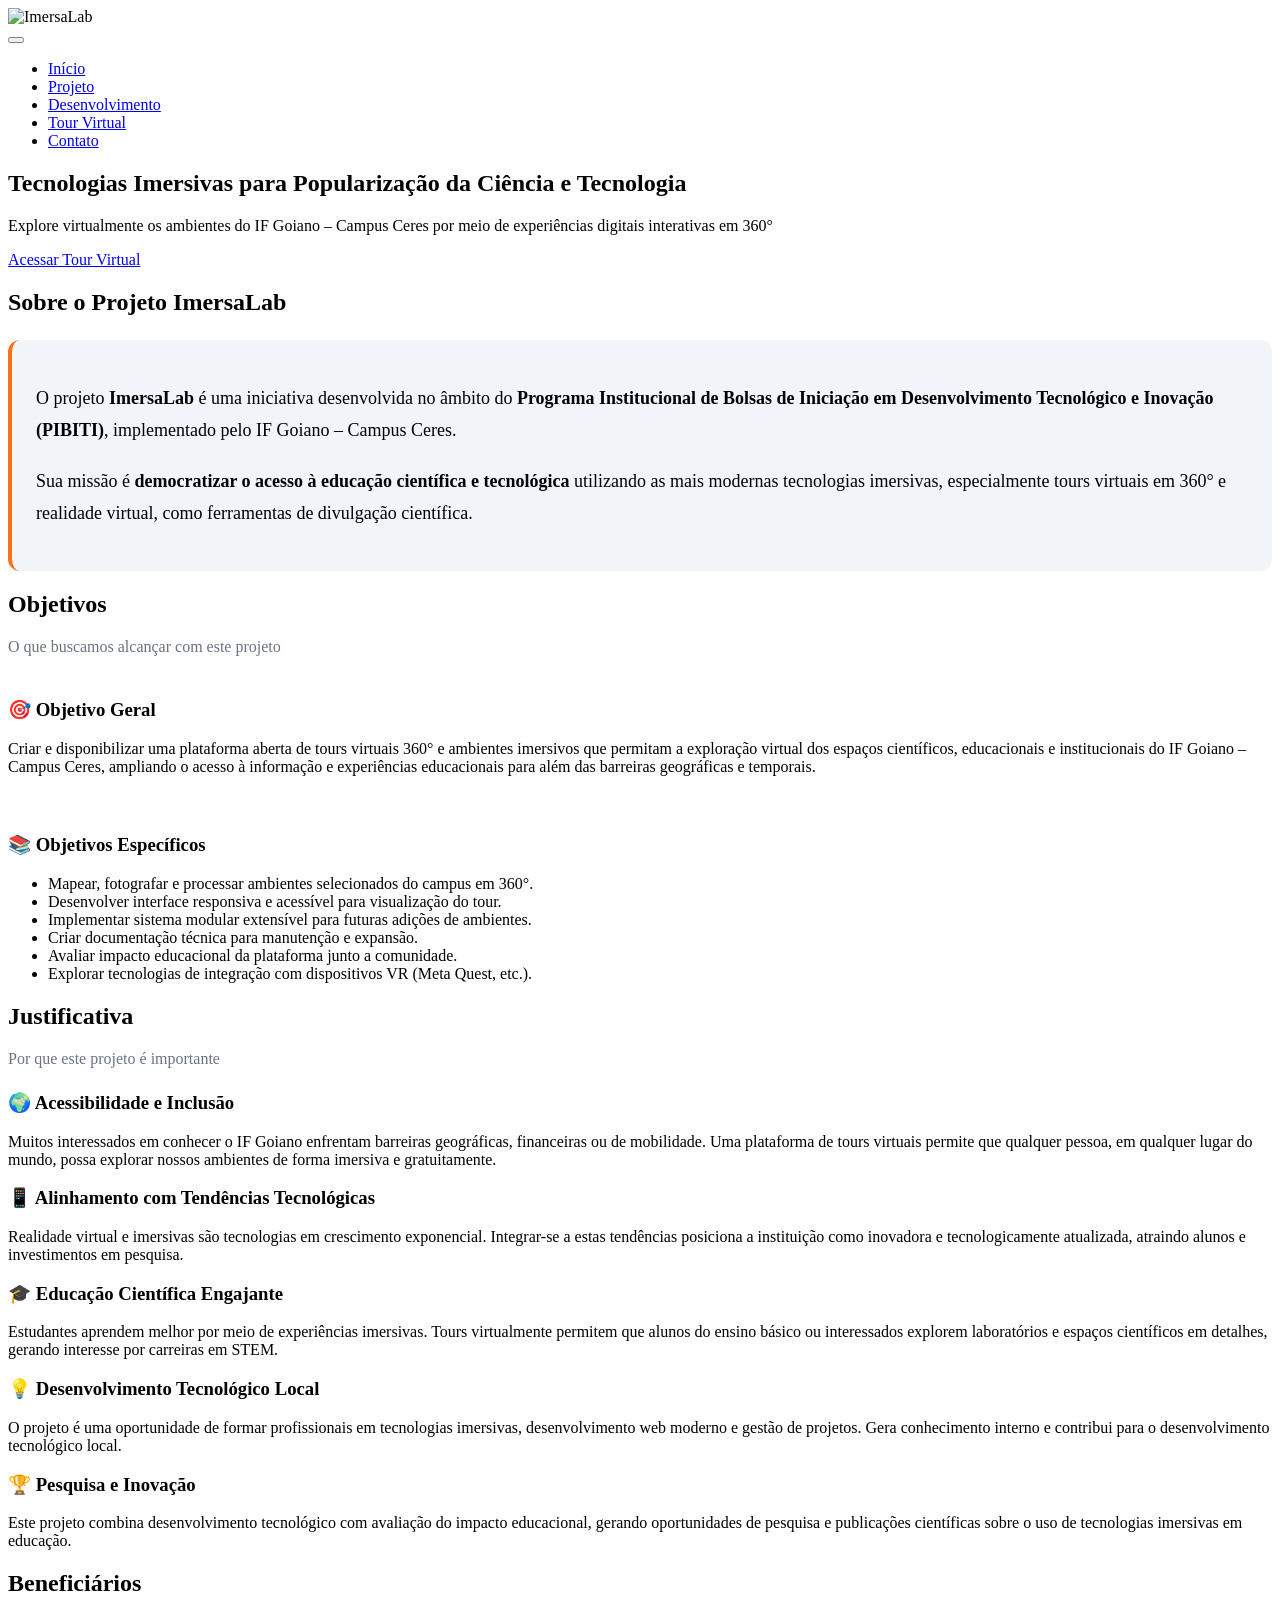
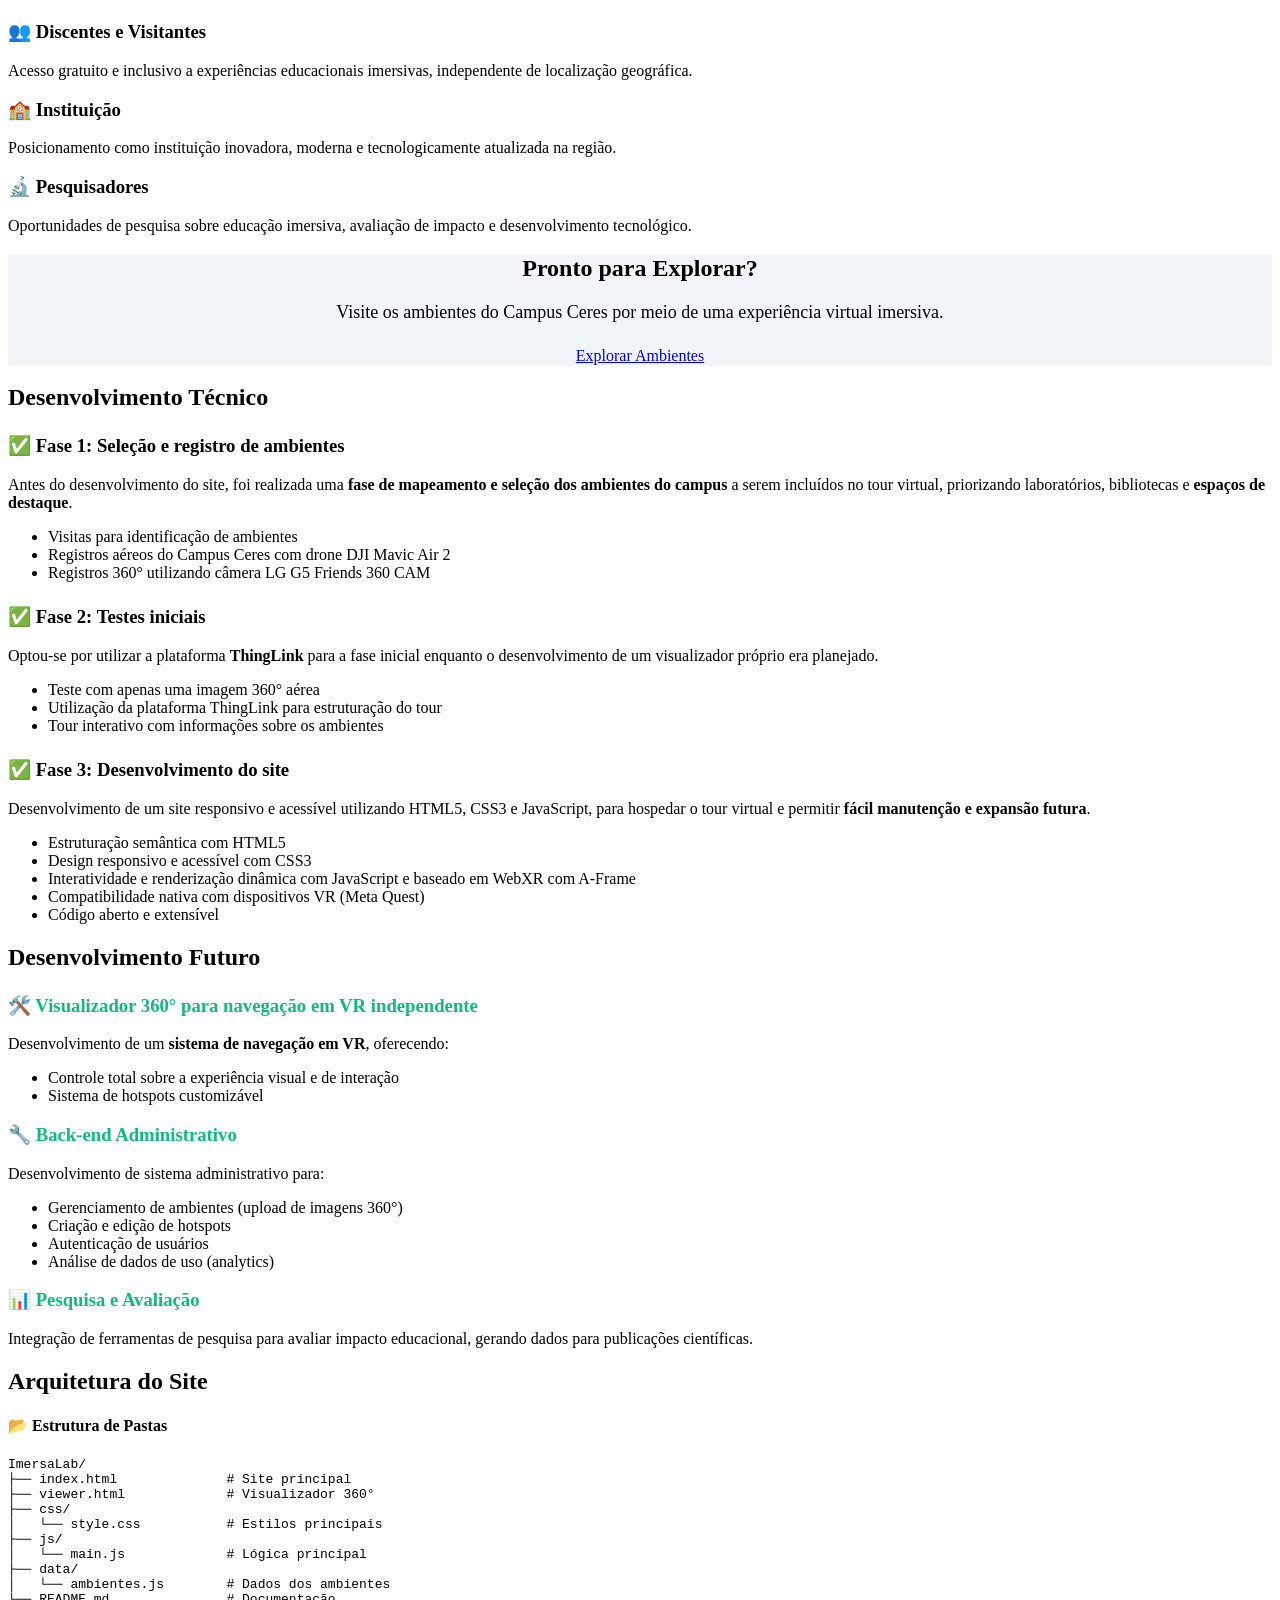
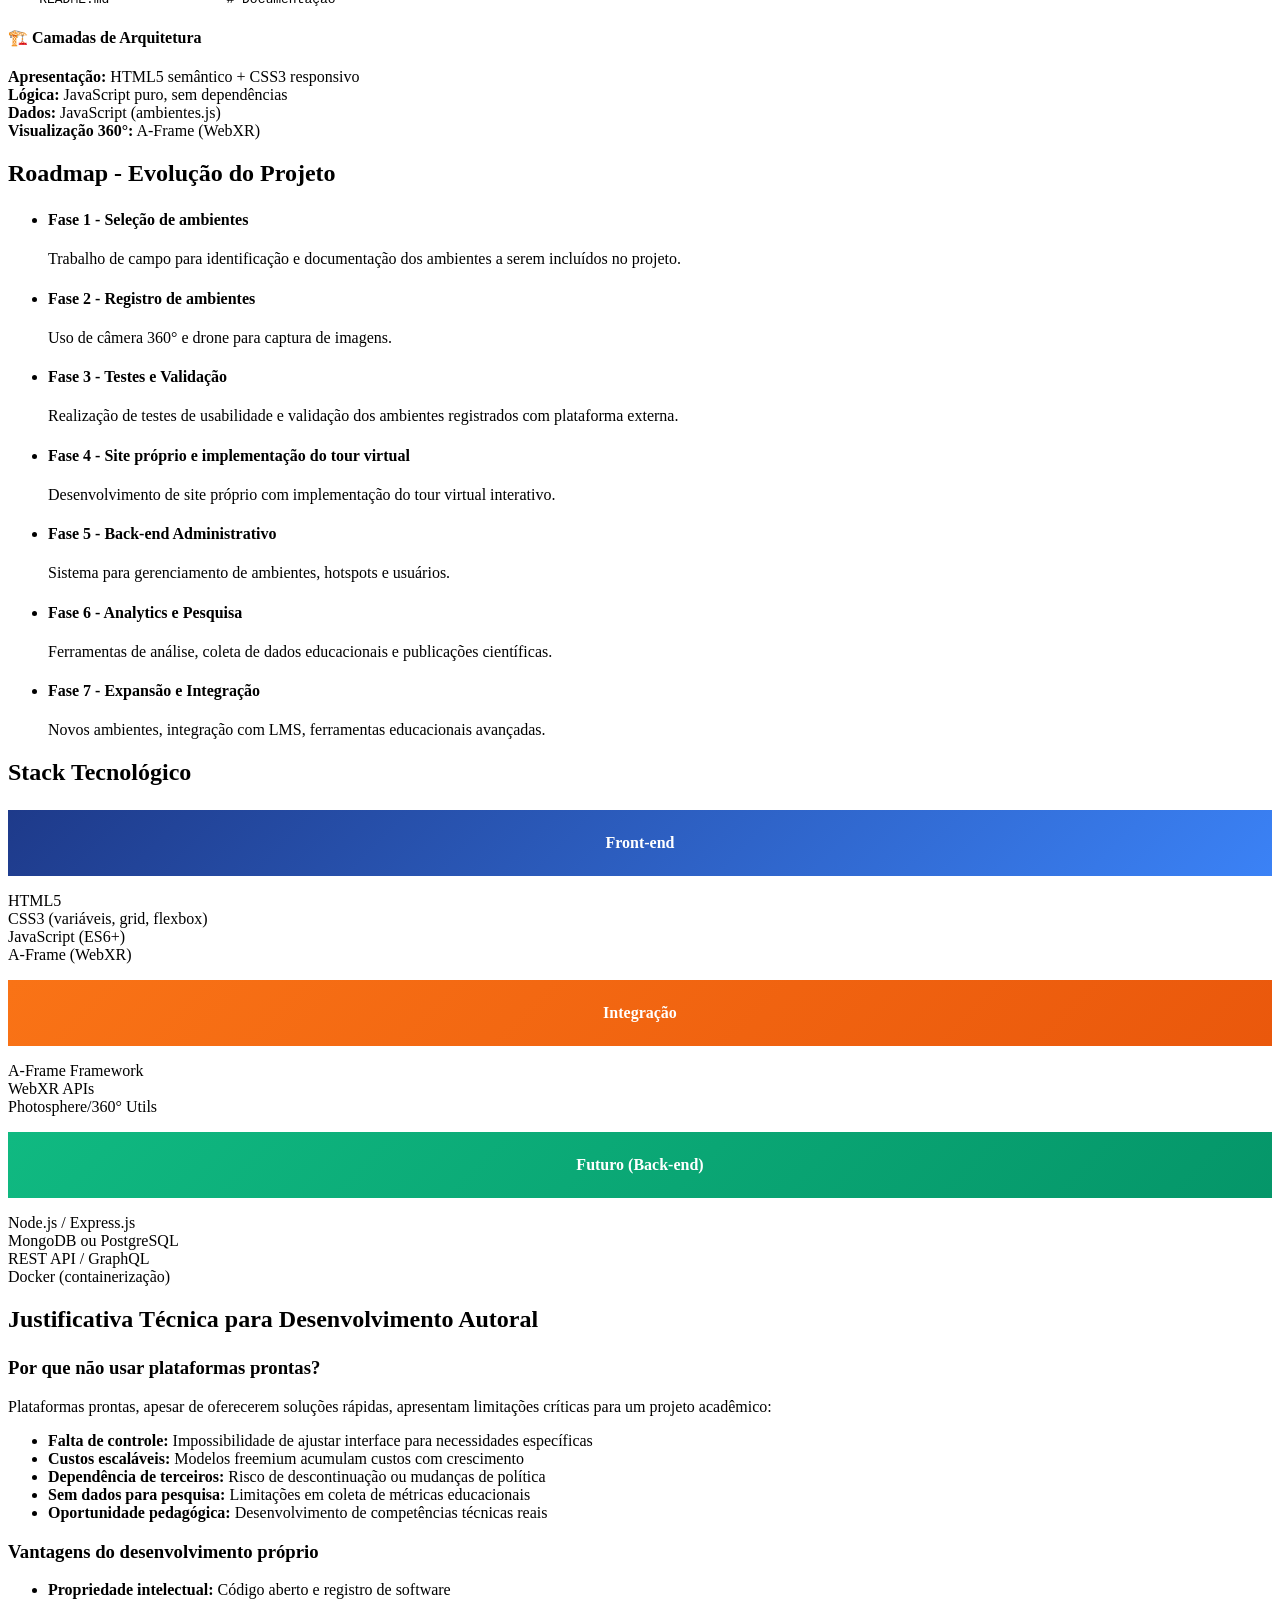
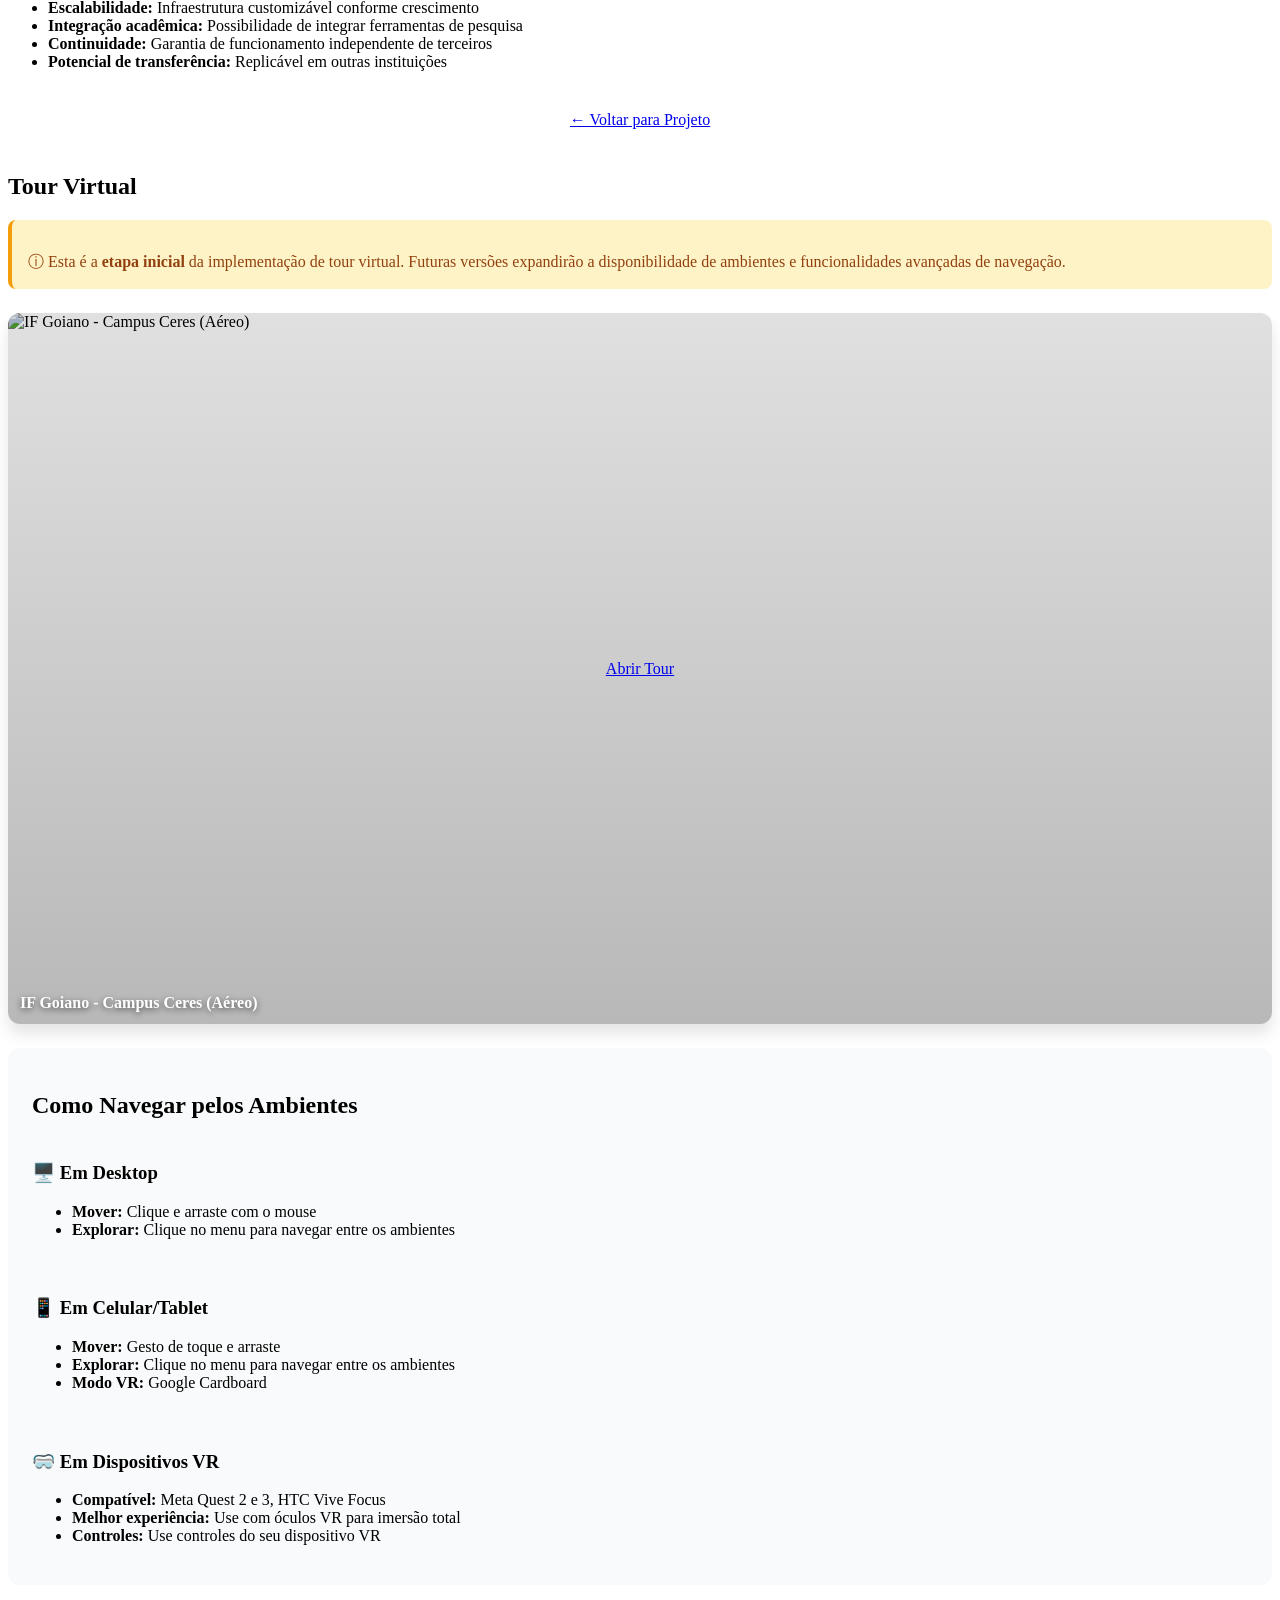
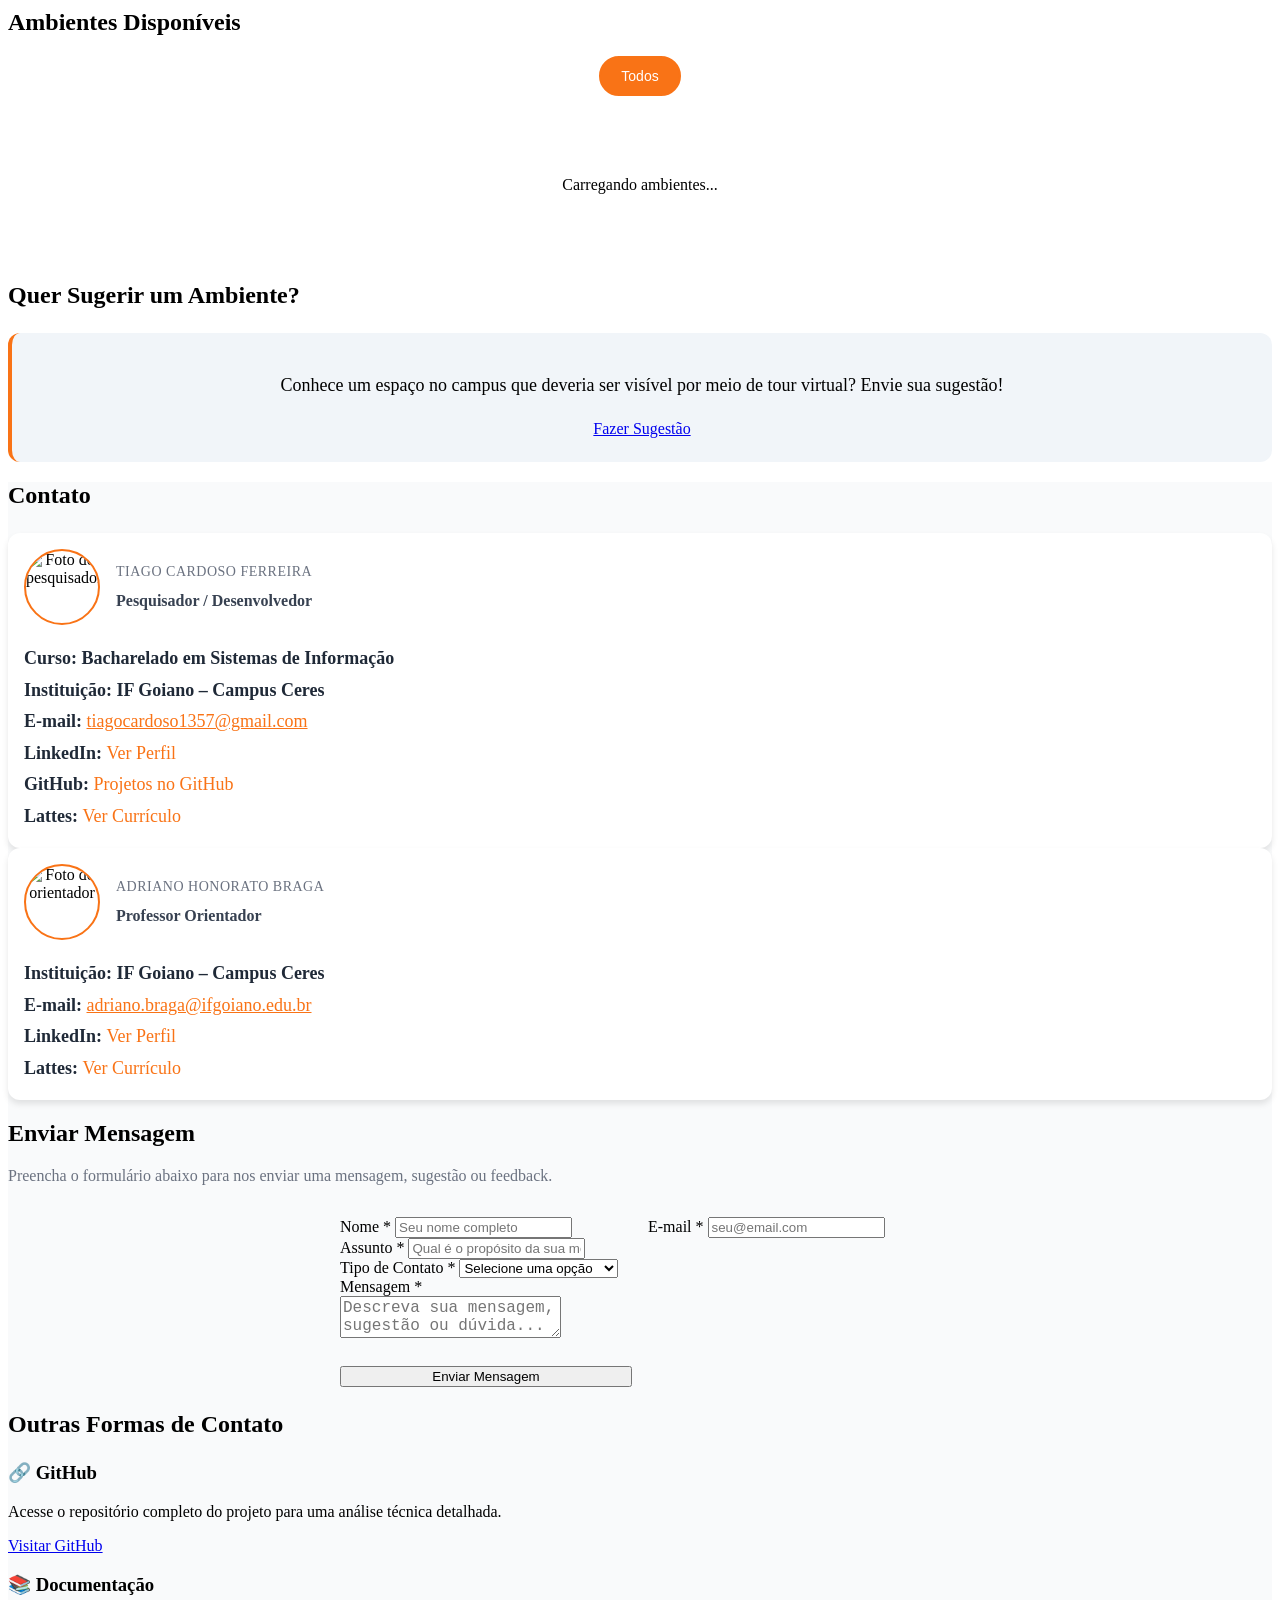
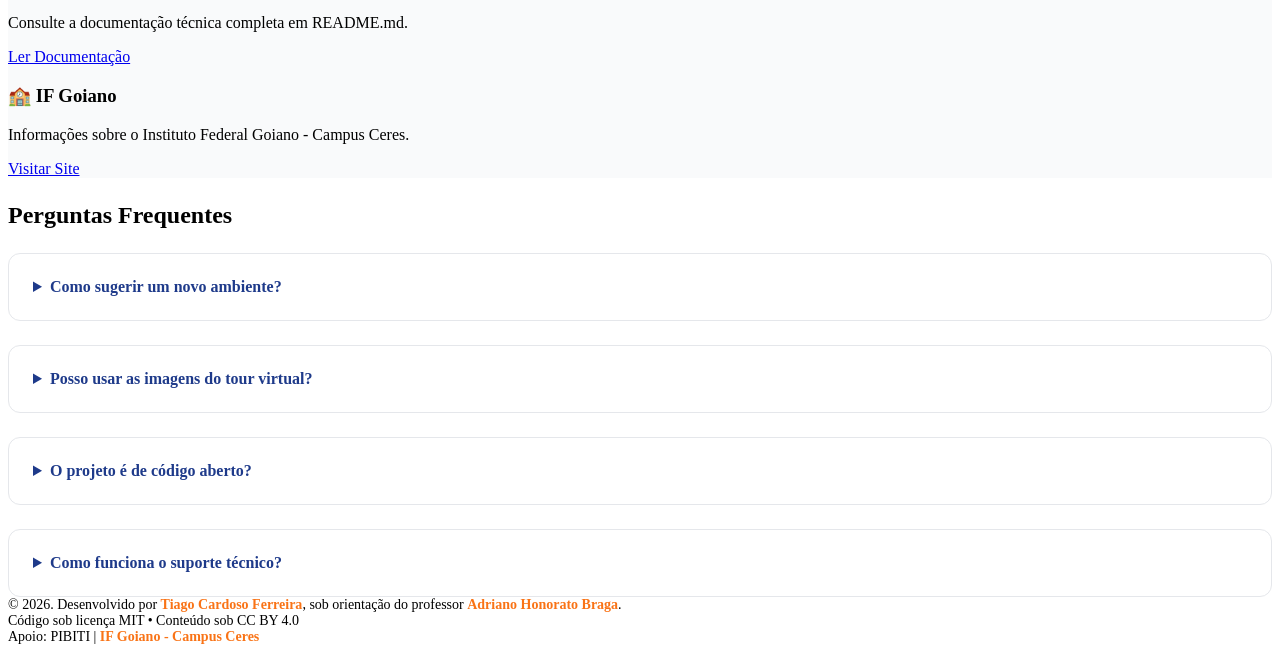
==== commit 7b34ab82: "fotos limbio e labam" ====
--- a/index.html
+++ b/index.html
@@ -559,7 +559,7 @@
                             </div>
 
                             <div class="content-block" style="border-left-color: #10B981;">
-                                <h3 style="color: #10B981;">🔧 Backend Administrativo</h3>
+                                <h3 style="color: #10B981;">🔧 Back-end Administrativo</h3>
                                 <p>
                                     Desenvolvimento de sistema administrativo para:
                                 </p>
@@ -659,7 +659,7 @@
                             <li class="timeline-item">
                                 <div class="timeline-marker"></div>
                                 <div class="timeline-content">
-                                    <h4>Fase 5 - Backend Administrativo</h4>
+                                    <h4>Fase 5 - Back-end Administrativo</h4>
                                     <p>Sistema para gerenciamento de ambientes, hotspots e usuários.</p>
                                 </div>
                             </li>
@@ -689,7 +689,7 @@
                         <div class="cards-grid" style="margin-top: 24px;">
                             <div class="card">
                                 <div style="background: linear-gradient(135deg, #1E3A8A 0%, #3B82F6 100%); padding: 24px; text-align: center;">
-                                    <h4 style="color: white; margin: 0;">Frontend</h4>
+                                    <h4 style="color: white; margin: 0;">Front-end</h4>
                                 </div>
                                 <div class="card-content">
                                     <ul style="list-style: none; padding: 0;">
@@ -716,7 +716,7 @@
 
                             <div class="card">
                                 <div style="background: linear-gradient(135deg, #10B981 0%, #059669 100%); padding: 24px; text-align: center;">
-                                    <h4 style="color: white; margin: 0;">Futuro (Backend)</h4>
+                                    <h4 style="color: white; margin: 0;">Futuro (Back-end)</h4>
                                 </div>
                                 <div class="card-content">
                                     <ul style="list-style: none; padding: 0;">
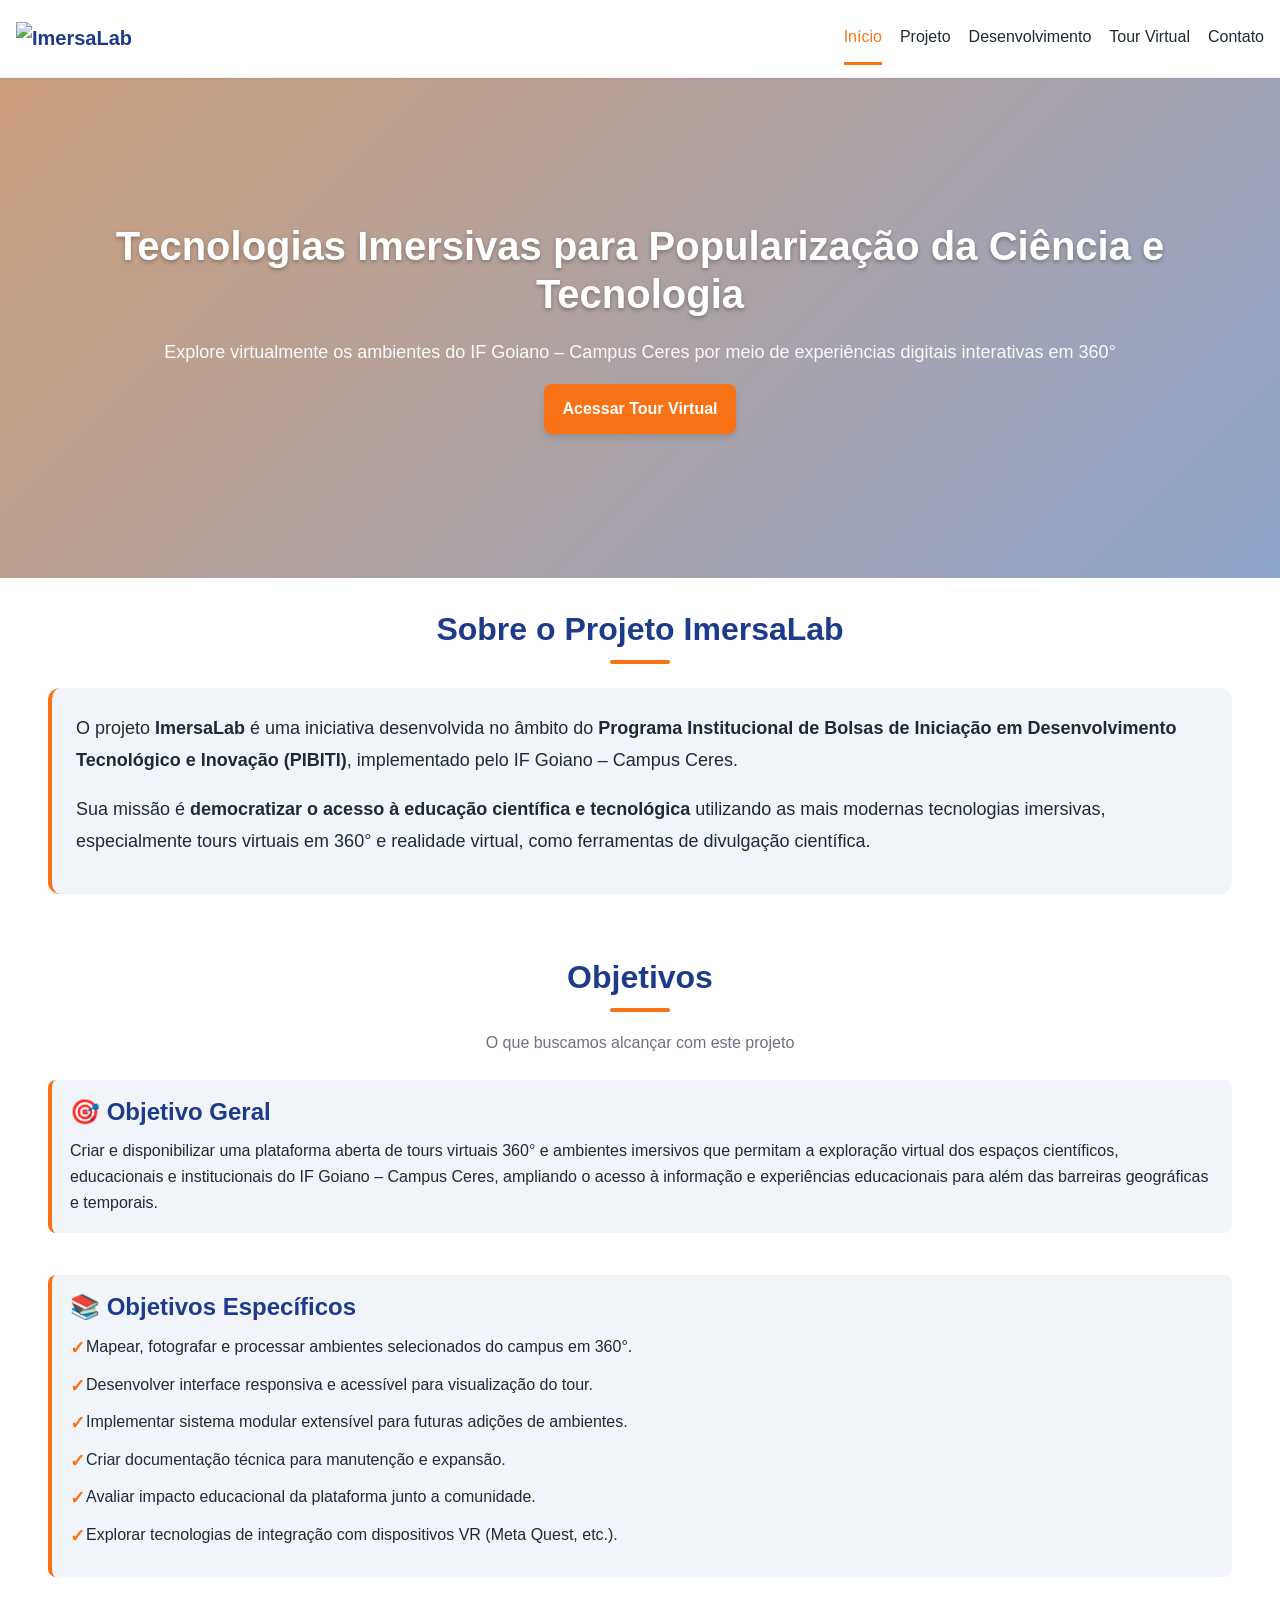
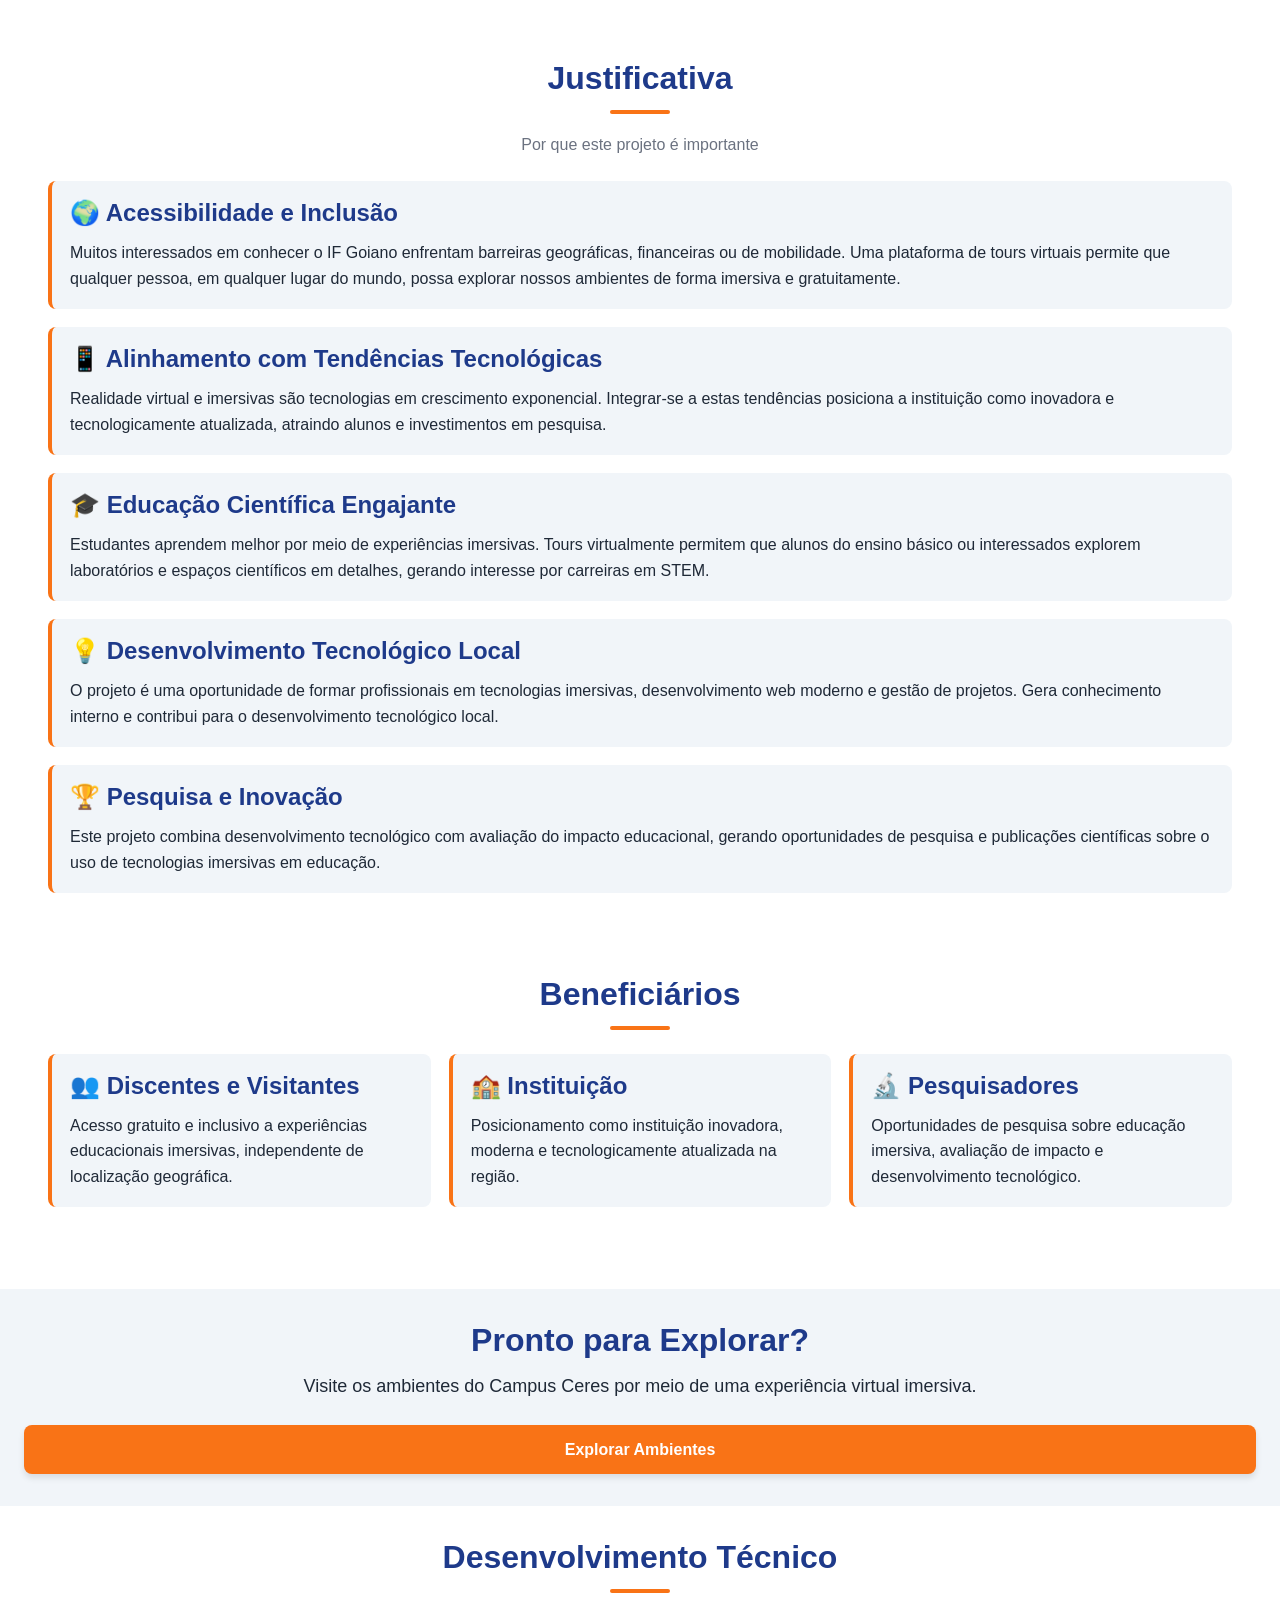
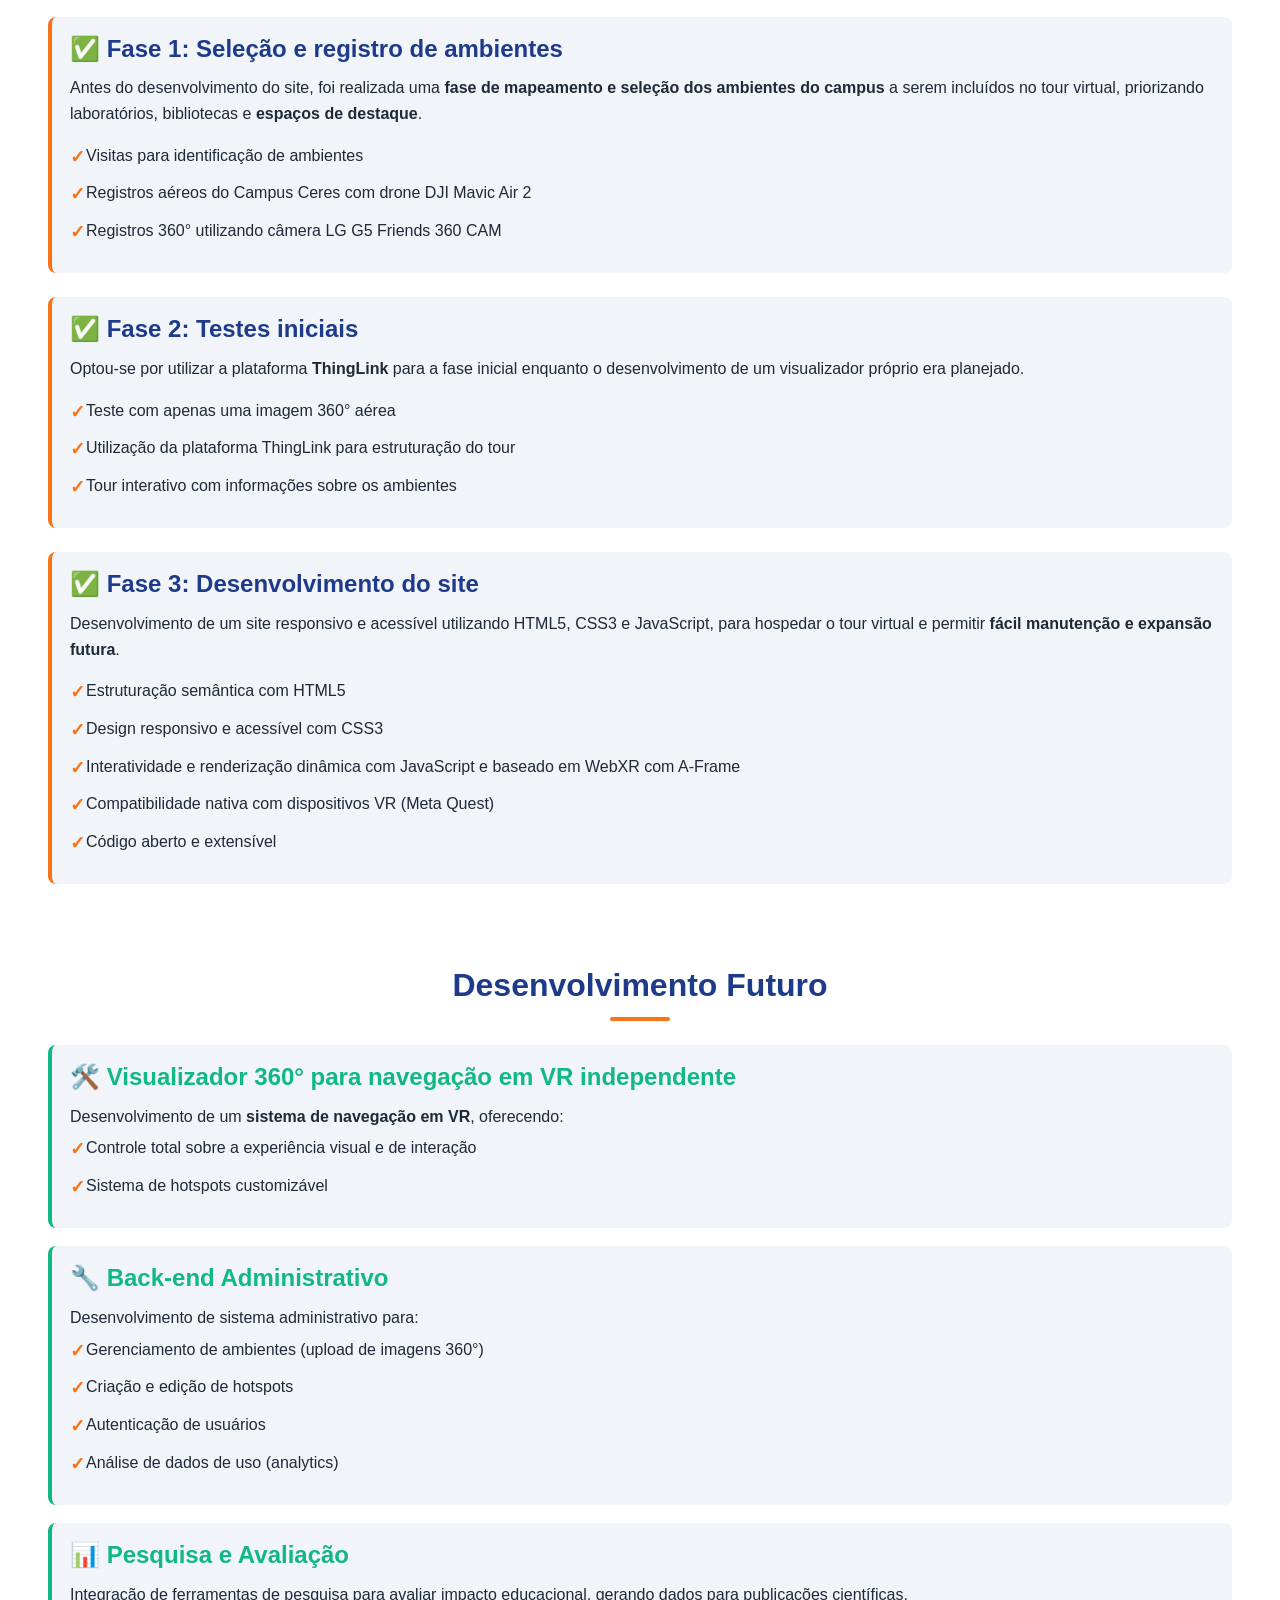
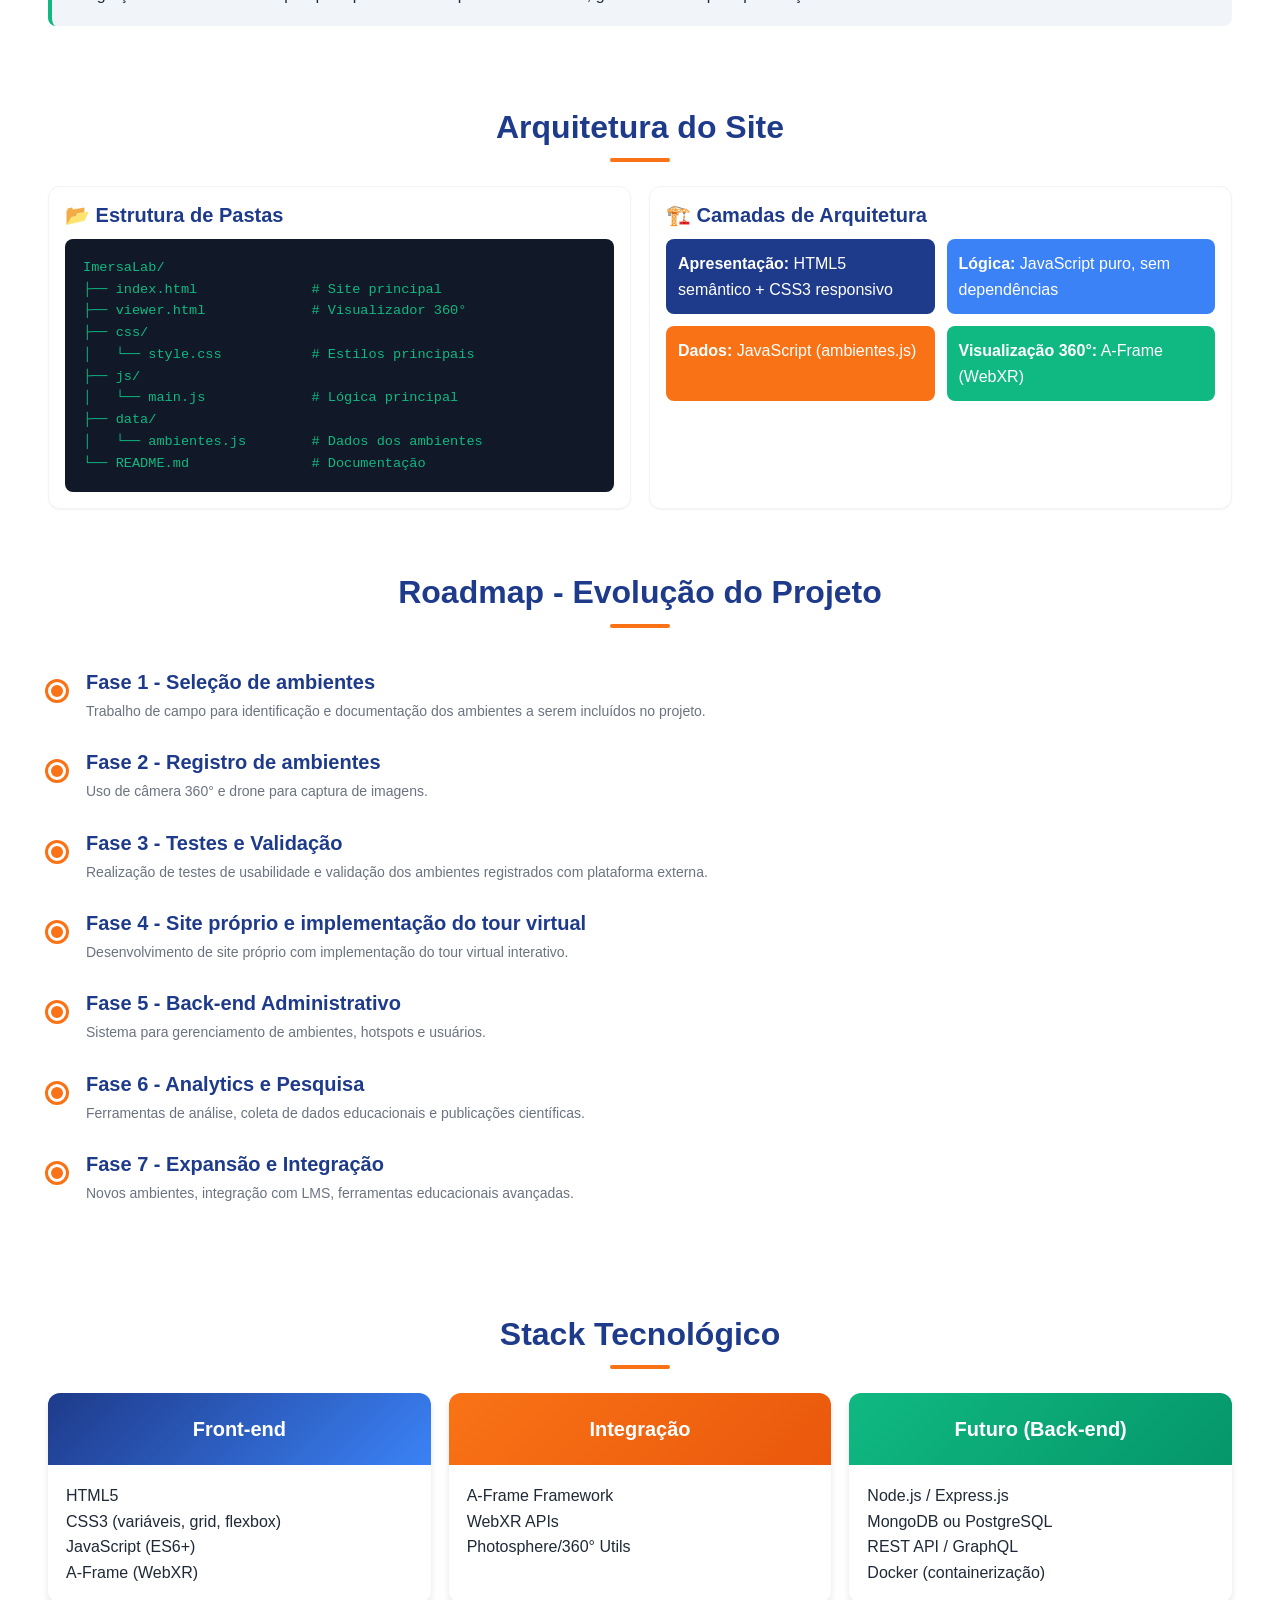
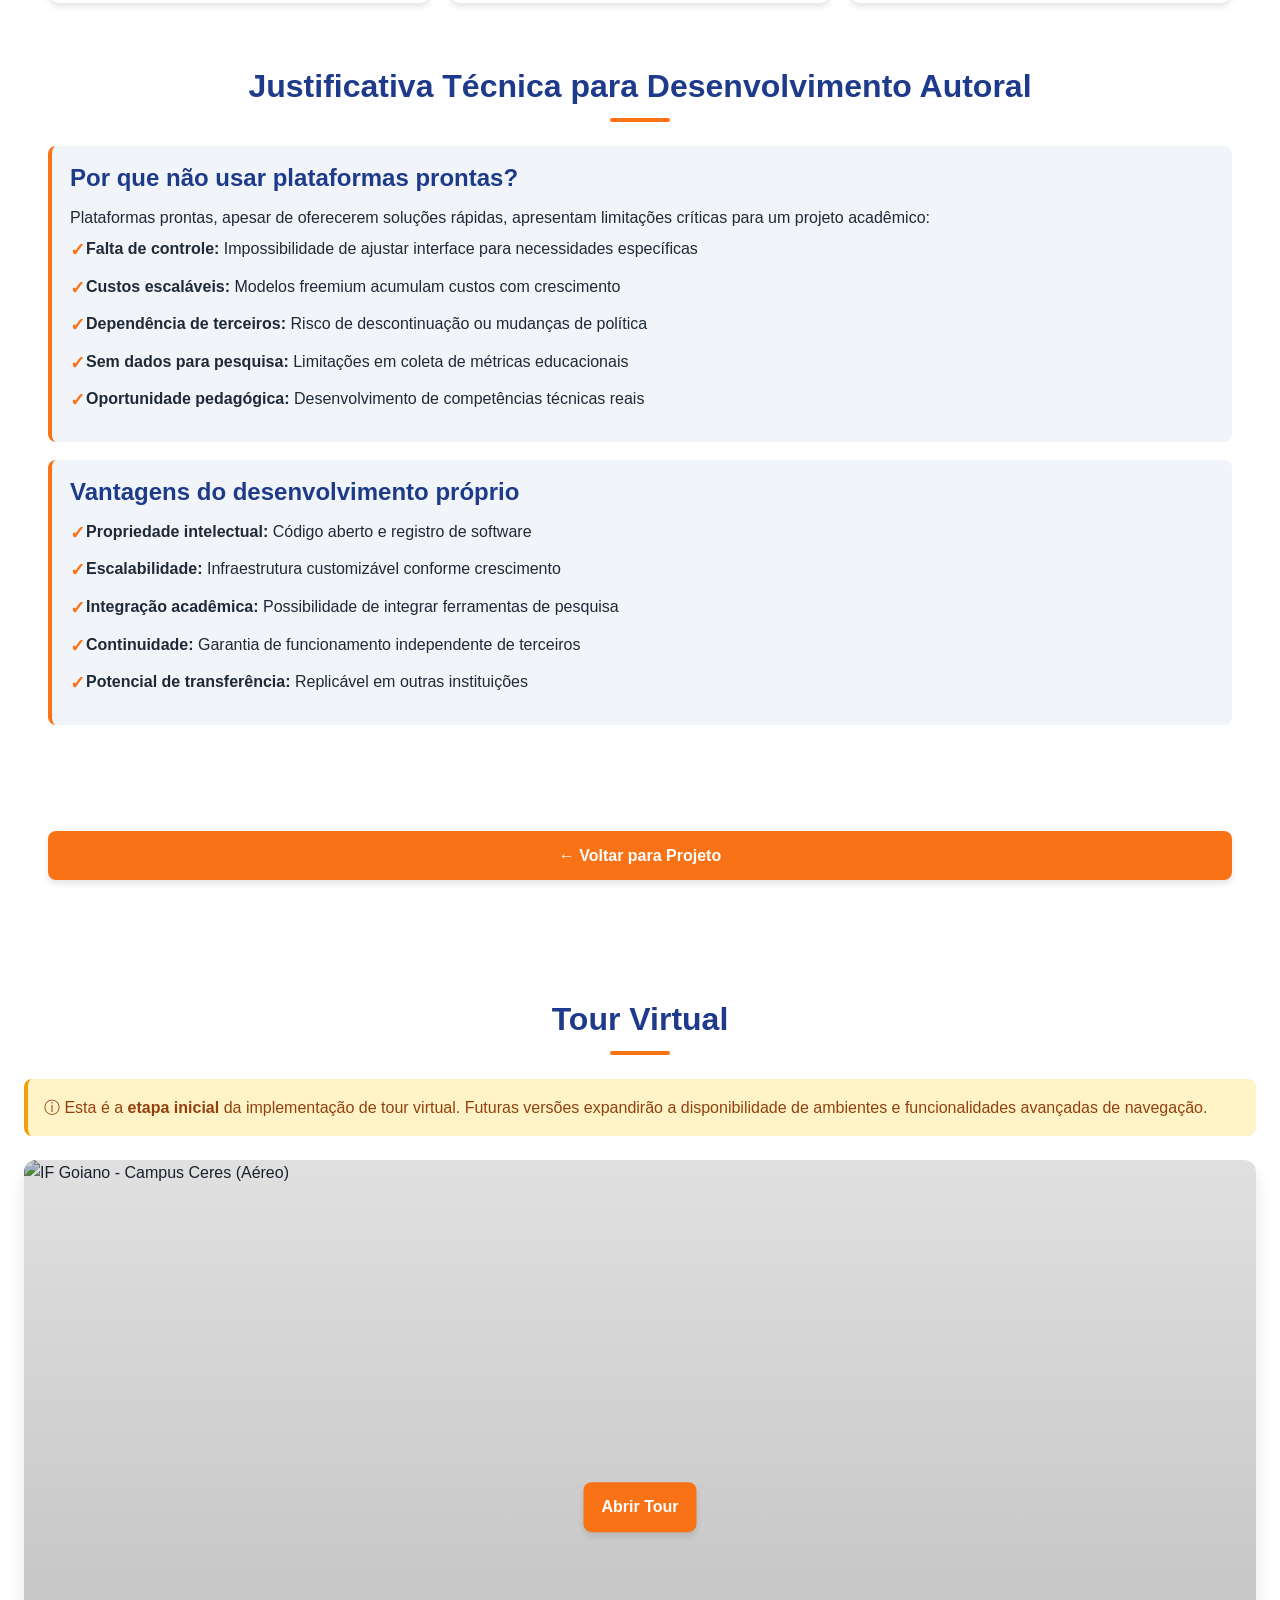
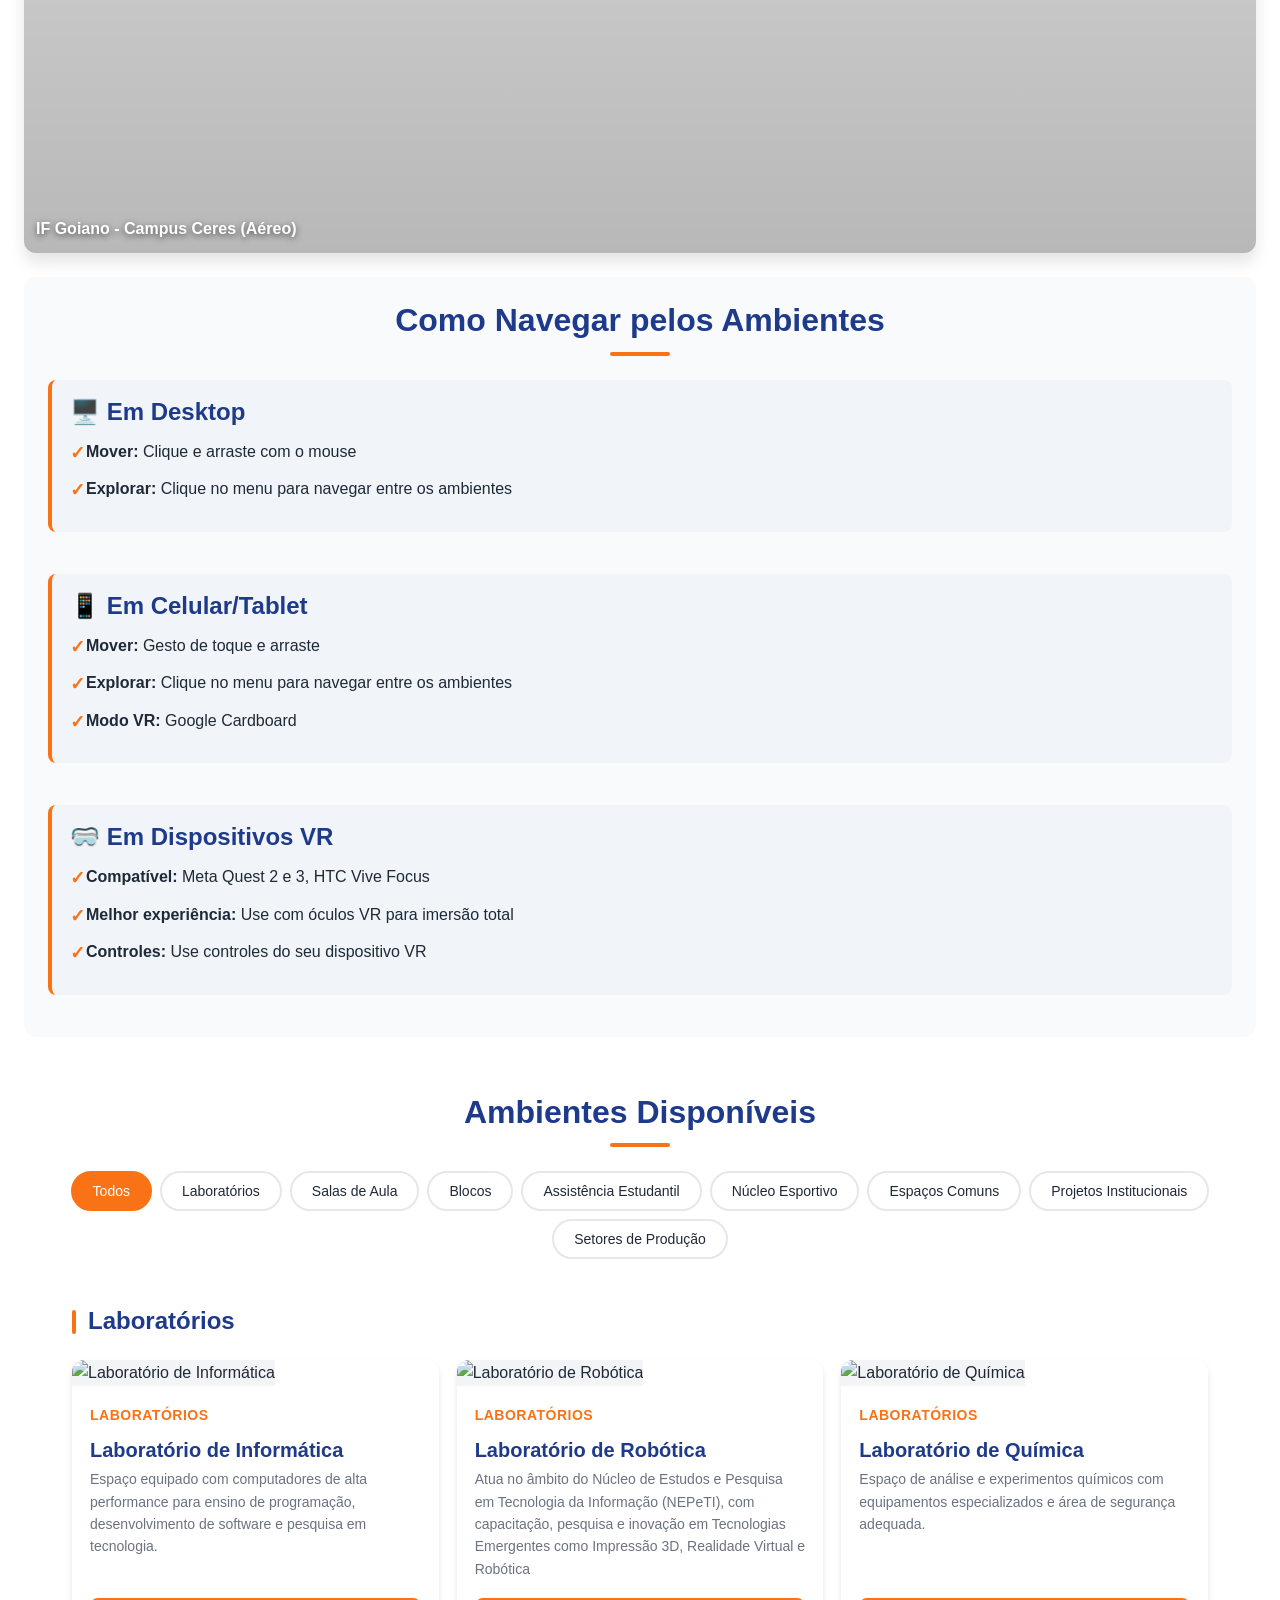
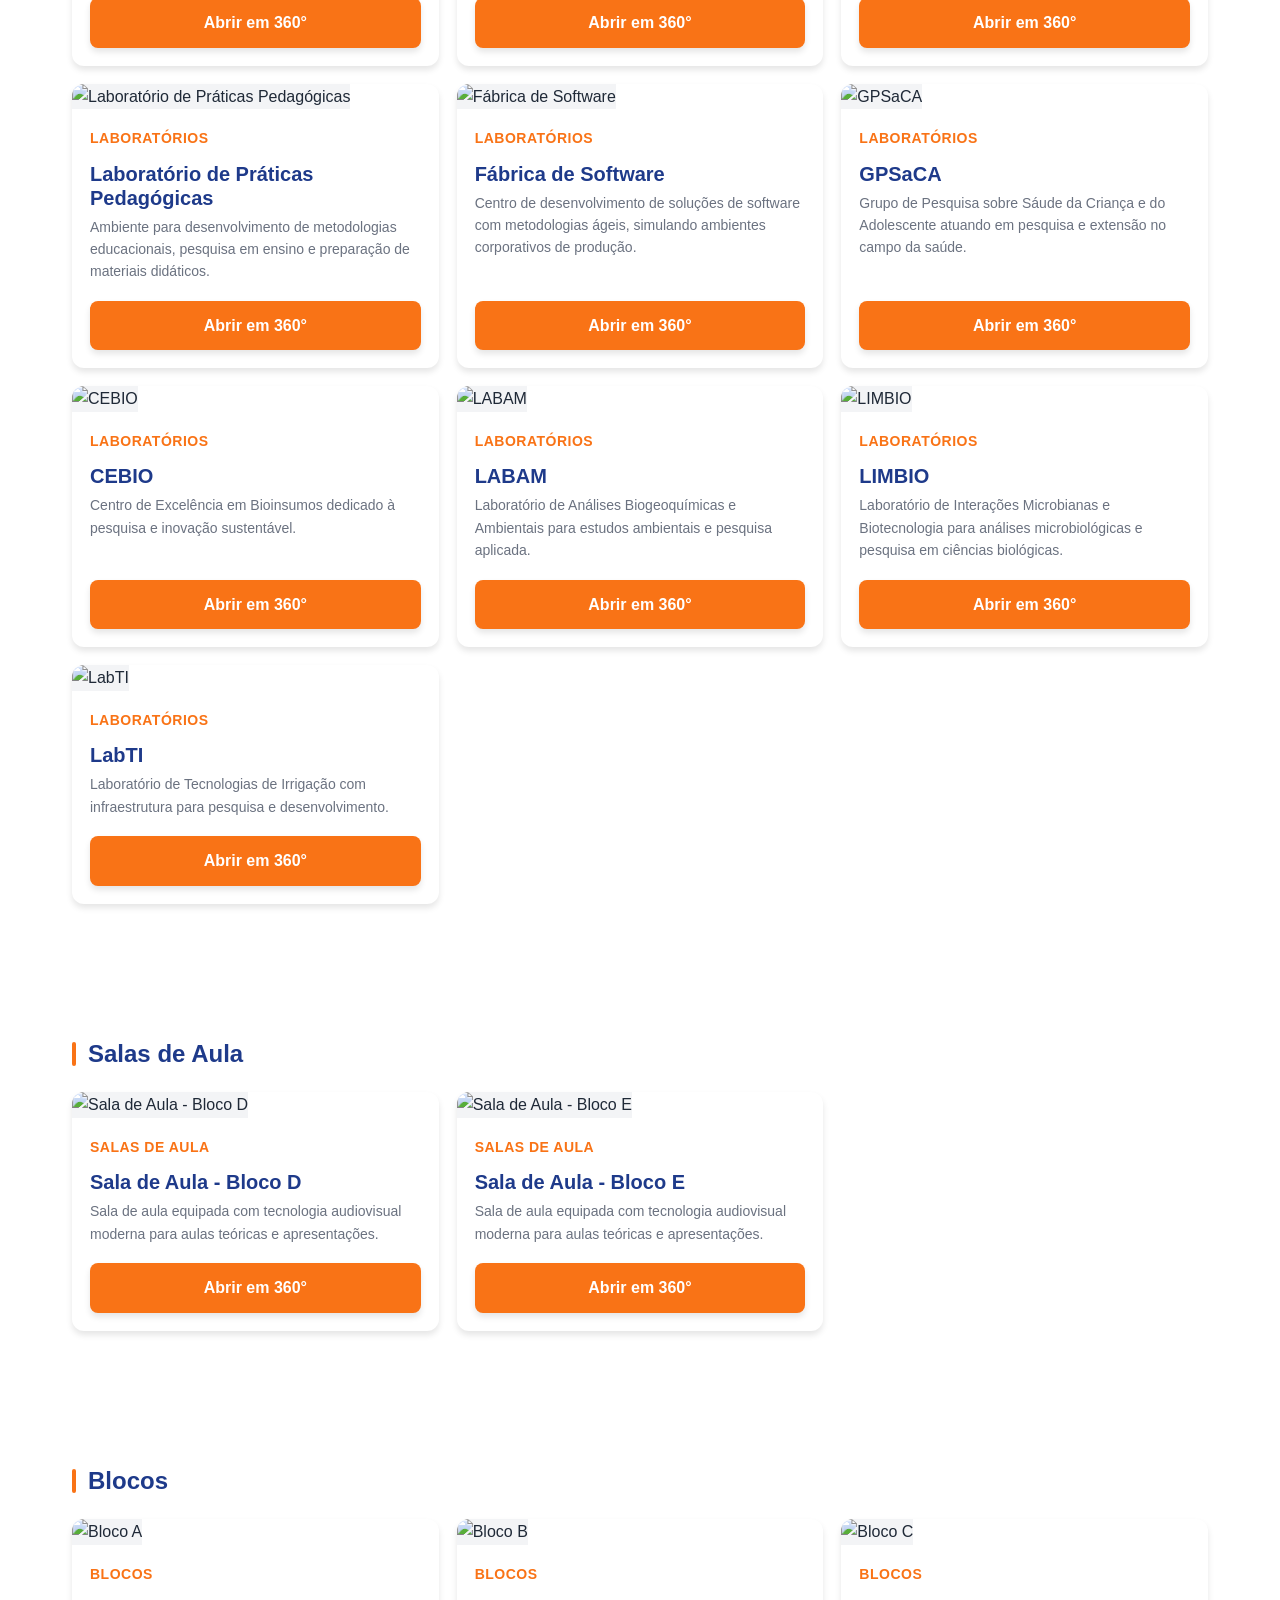
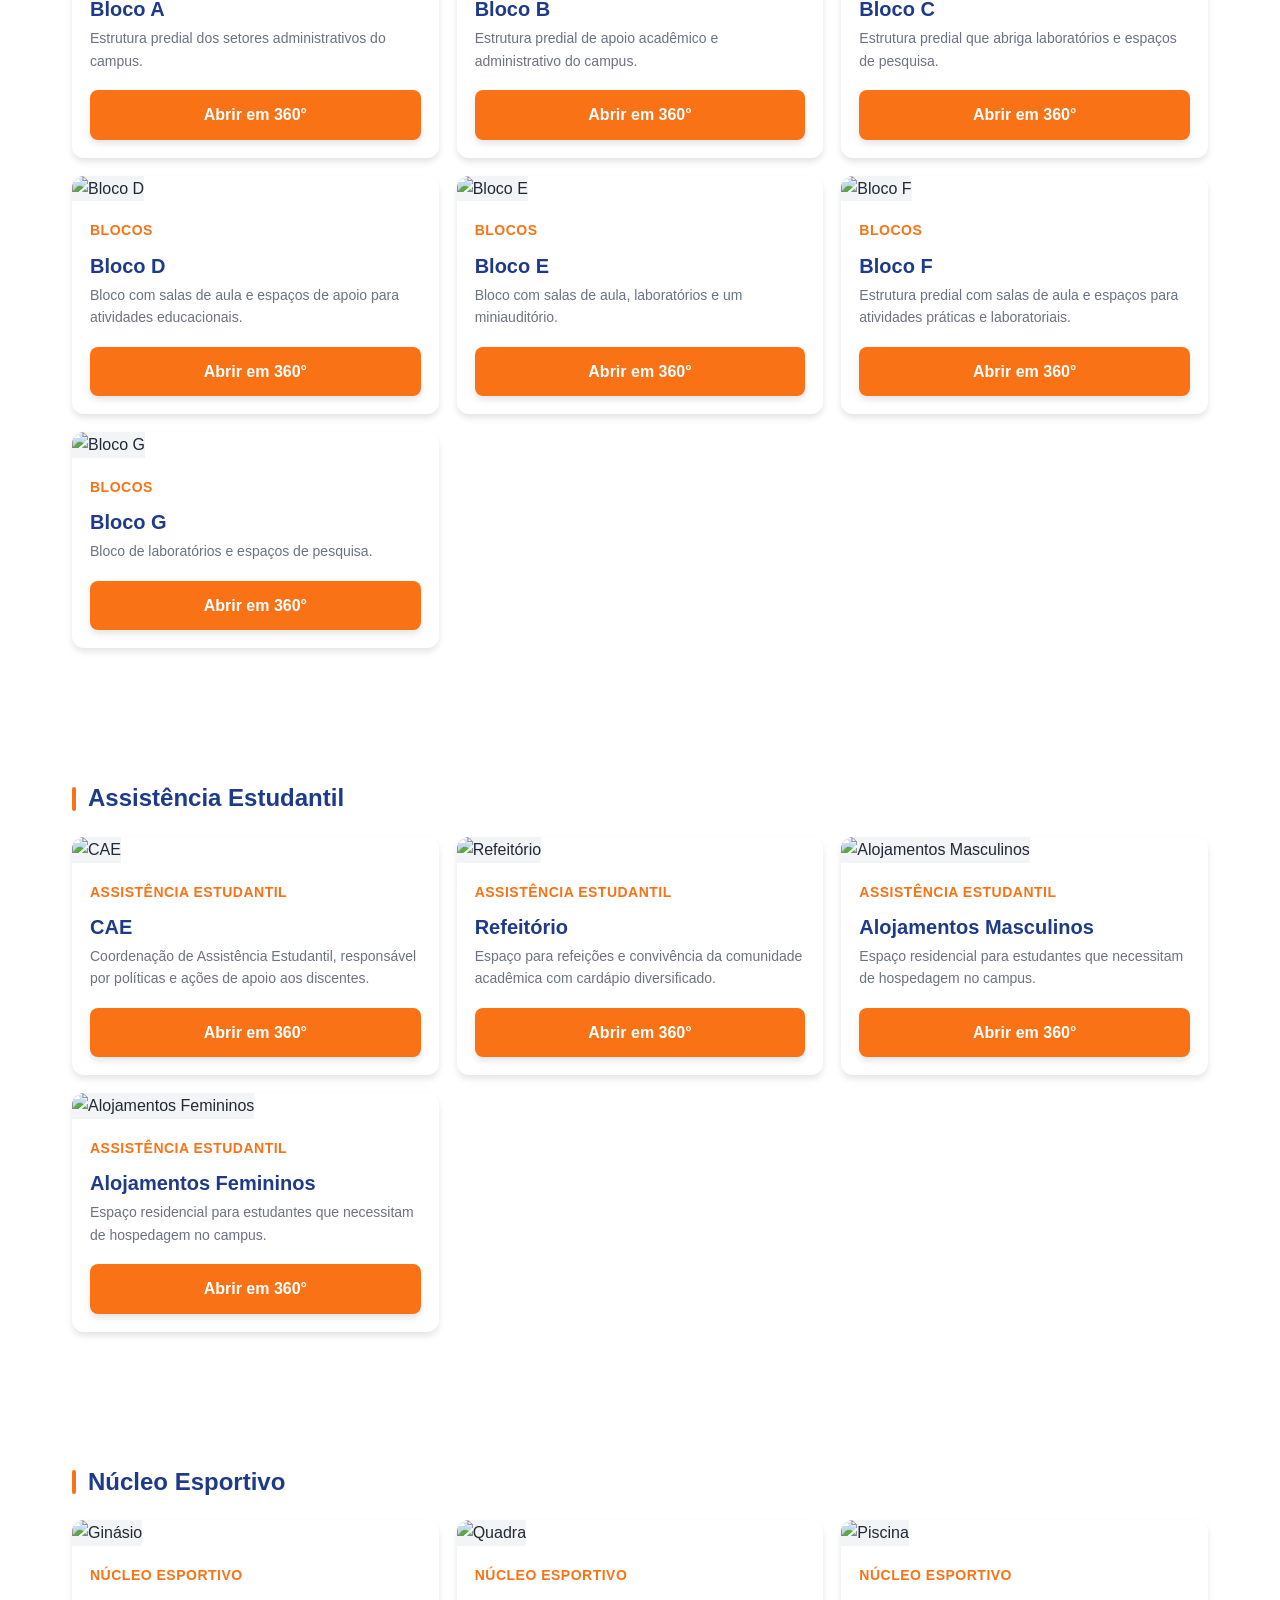
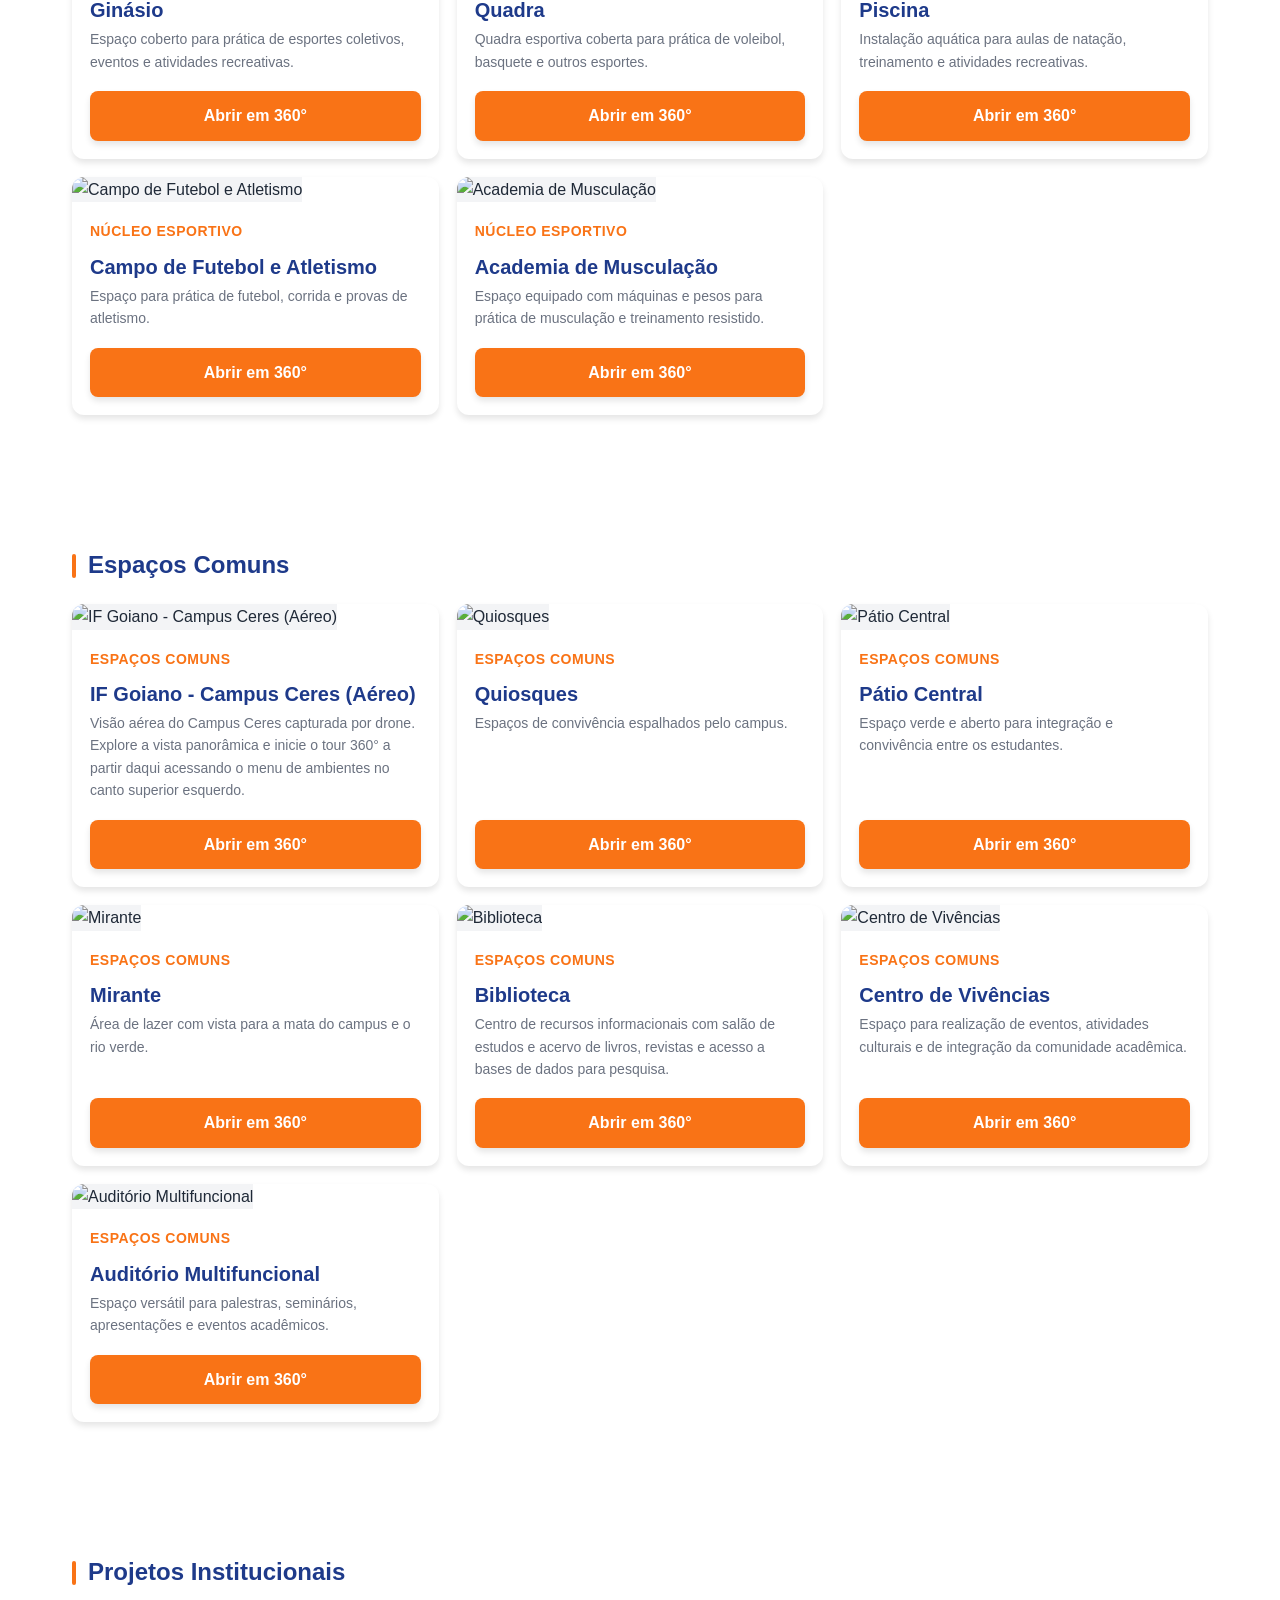
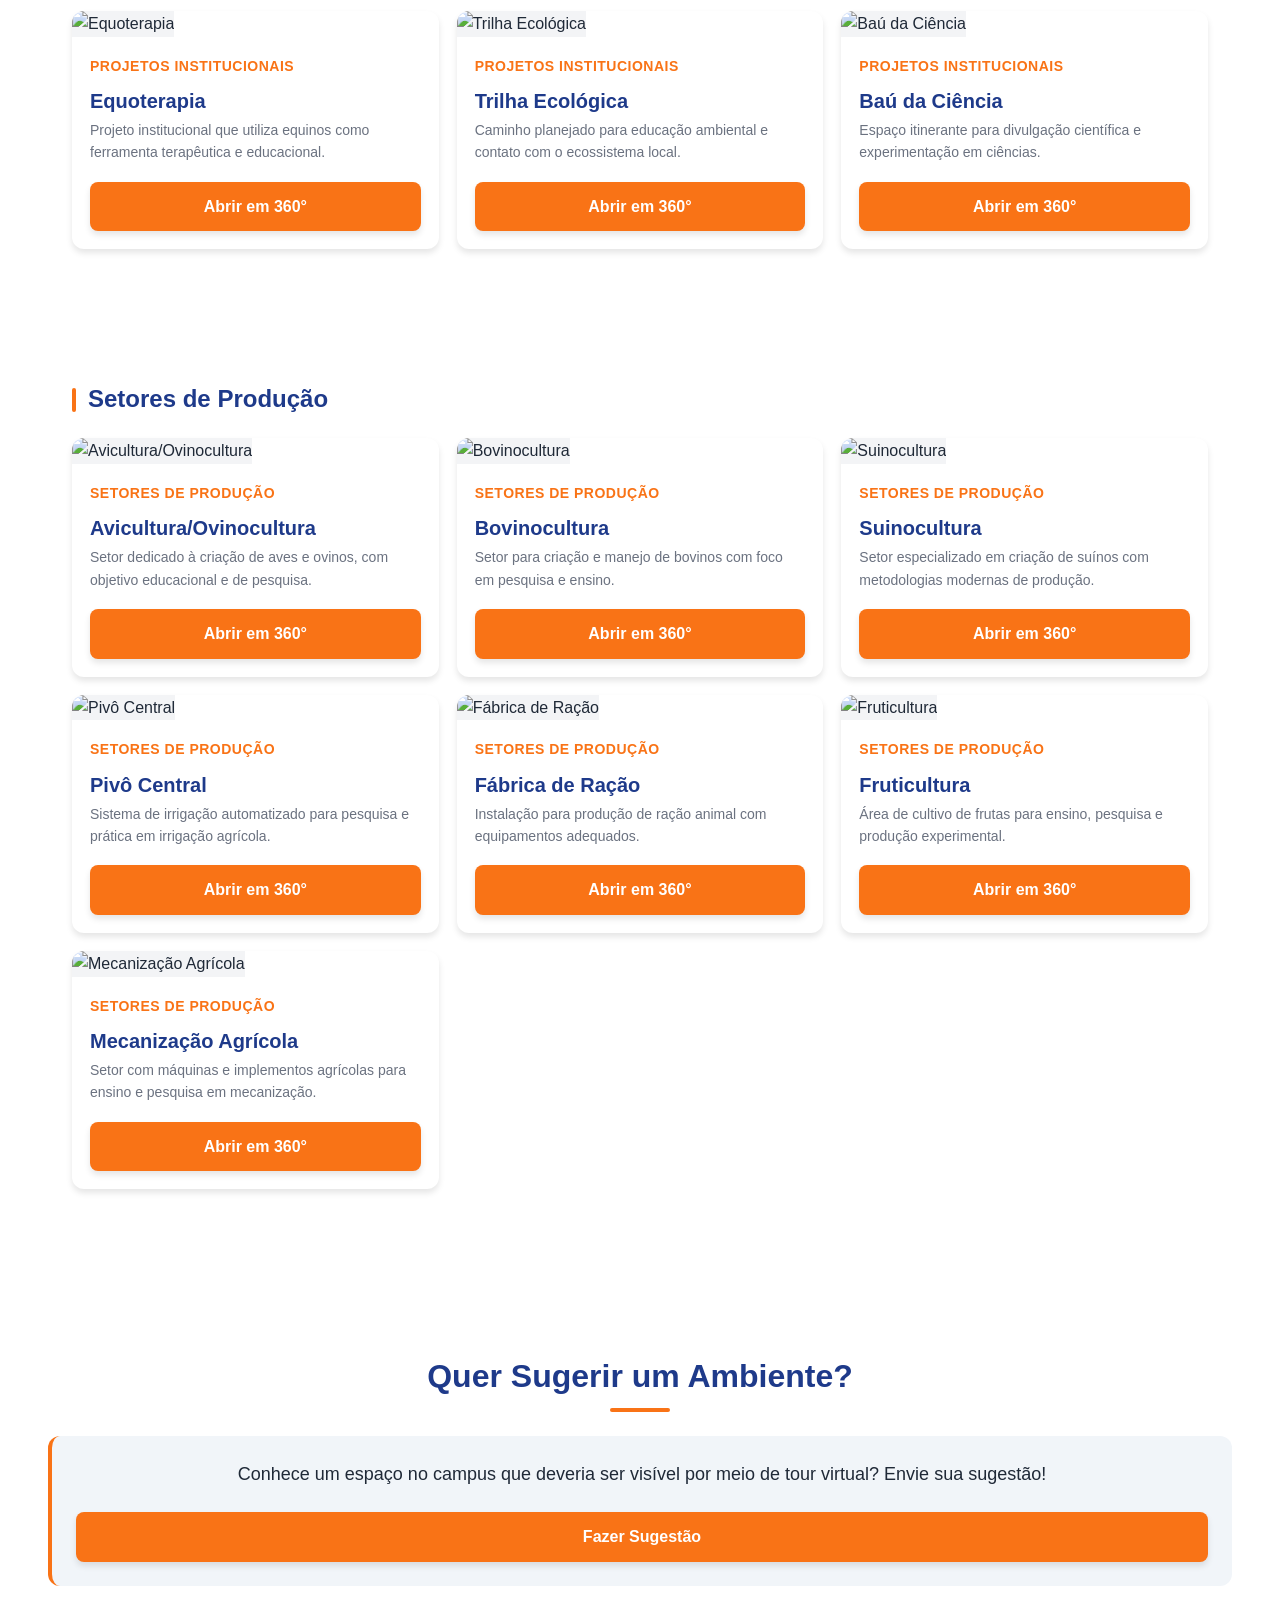
==== commit 7ba611e8: "atualização na estrutura de arquivos" ====
--- a/index.html
+++ b/index.html
@@ -22,291 +22,10 @@
     <!-- CSS -->
     <link rel="stylesheet" href="css/style.css">
     
-    <style>
-        .tabs-container {
-            display: flex;
-            gap: 0;
-            margin-bottom: 16px;
-            border-bottom: 2px solid #E5E7EB;
-            flex-wrap: wrap;
-        }
-
-        .tab-button {
-            padding: 16px 24px;
-            background: none;
-            border: none;
-            cursor: pointer;
-            font-size: 16px;
-            font-weight: 500;
-            font-family: 'Inter', sans-serif;
-            color: #6B7280;
-            border-bottom: 3px solid transparent;
-            transition: all 0.3s ease;
-            margin-bottom: -2px;
-        }
-
-        .tab-button:hover {
-            color: #1F2937;
-            background-color: #F9FAFB;
-        }
-
-        .tab-button.active {
-            color: #F97316;
-            border-bottom-color: #F97316;
-        }
-
-        .tab-content {
-            display: none;
-        }
-
-        .tab-content.active {
-            display: block;
-            animation: fadeIn 0.3s ease;
-        }
-
-        .ambiente-container {
-            display: flex;
-            flex-direction: column;
-            gap: 24px;
-        }
-
-        .filtro-categoria {
-            display: flex;
-            gap: 8px;
-            flex-wrap: wrap;
-            margin-bottom: 16px;
-            justify-content: center;
-        }
-
-        .filtro-btn {
-            padding: 10px 20px;
-            border: 2px solid #E5E7EB;
-            background-color: white;
-            color: #1F2937;
-            border-radius: 24px;
-            cursor: pointer;
-            font-weight: 500;
-            transition: all 300ms ease-in-out;
-            font-size: 14px;
-        }
-
-        .filtro-btn:hover,
-        .filtro-btn.active {
-            background-color: #F97316;
-            color: white;
-            border-color: #F97316;
-        }
-
-        .filtro-btn:disabled {
-            opacity: 0.5;
-            cursor: not-allowed;
-        }
-
-        .info-card {
-            background-color: white;
-            border-radius: 12px;
-            padding: 16px;
-            text-align: center;
-            box-shadow: 0 4px 6px rgba(0, 0, 0, 0.1);
-            transition: all 300ms ease-in-out;
-        }
-
-        .info-card:hover {
-            box-shadow: 0 10px 15px rgba(0, 0, 0, 0.1);
-            transform: translateY(-4px);
-        }
-
-        .info-card-header {
-            display: flex;
-            align-items: center;
-            justify-content: flex-start;
-            gap: 16px;
-            margin-bottom: 18px;
-            flex-wrap: wrap;
-        }
-
-        .info-avatar {
-            width: 72px;
-            height: 72px;
-            border-radius: 50%;
-            overflow: hidden;
-            border: 2px solid #F97316;
-            flex-shrink: 0;
-        }
-
-        .info-avatar img {
-            width: 100%;
-            height: 100%;
-            object-fit: cover;
-            display: block;
-        }
-
-        .info-card-header-text {
-            text-align: left;
-            display: inline-flex;
-            flex-direction: column;
-            align-items: flex-start;
-        }
-
-        .info-role {
-            color: #374151;
-            font-size: 16px;
-            font-weight: 600;
-            margin-top: 4px;
-        }
-
-        .info-label {
-            font-size: 14px;
-            color: #6B7280;
-            text-transform: uppercase;
-            letter-spacing: 0.5px;
-            margin-bottom: 8px;
-        }
-
-        .info-card .info-content {
-            text-align: left;
-            line-height: 1.75;
-            word-break: break-word;
-        }
-
-        @media (max-width: 767px) {
-            .info-card-header {
-                flex-direction: column;
-            }
-
-            .info-card {
-                padding: 18px;
-            }
-        }
-
-        .info-content {
-            font-size: 18px;
-            font-weight: 600;
-            color: #1F2937;
-            word-break: break-all;
-        }
-
-        .email-copy-btn {
-            margin-top: 12px;
-        }
-
-        form {
-            max-width: 600px;
-            margin: 0 auto;
-        }
-
-        .form-row {
-            display: grid;
-            grid-template-columns: 1fr;
-            gap: 16px;
-        }
-
-        .form-row.full {
-            grid-column: 1 / -1;
-        }
-
-        textarea {
-            font-size: 16px;
-        }
-
-        /* ========================================
-           BOTÃO VOLTAR AO TOPO
-           ======================================== */
-        .back-to-top {
-            position: fixed;
-            bottom: 24px;
-            right: 24px;
-            width: 48px;
-            height: 48px;
-            border-radius: 50%;
-            background-color: #F97316;
-            color: white;
-            border: none;
-            cursor: pointer;
-            display: flex;
-            align-items: center;
-            justify-content: center;
-            box-shadow: 0 4px 12px rgba(249, 115, 22, 0.3);
-            transition: all 300ms ease-in-out;
-            opacity: 0;
-            pointer-events: none;
-            z-index: 999;
-        }
-
-        .back-to-top:hover:not(:disabled) {
-            background-color: #EA580C;
-            box-shadow: 0 8px 16px rgba(249, 115, 22, 0.4);
-            transform: translateY(-4px);
-        }
-
-        .back-to-top.visible {
-            opacity: 1;
-            pointer-events: auto;
-        }
-
-        @media (max-width: 767px) {
-            .back-to-top {
-                width: 44px;
-                height: 44px;
-                bottom: 16px;
-                right: 16px;
-            }
-
-            .back-to-top svg {
-                width: 20px;
-                height: 20px;
-            }
-        }
-
-        @media (min-width: 768px) {
-            .form-row {
-                grid-template-columns: 1fr 1fr;
-            }
-        }
-
-        @media (max-width: 767px) {
-            .tabs-container {
-                flex-direction: column;
-                border-bottom: none;
-                gap: 8px;
-            }
-
-            .tab-button {
-                border-bottom: none;
-                border-left: 3px solid transparent;
-                margin-bottom: 0;
-                padding: 12px 16px;
-            }
-
-            .tab-button.active {
-                border-left-color: #F97316;
-                border-bottom: none;
-            }
-
-            .camadas-grid {
-                display: flex !important;
-                flex-direction: column !important;
-                gap: 8px !important;
-            }
-
-            .camadas-grid div {
-                padding: 8px !important;
-                font-size: 12px !important;
-            }
-
-            .about-section,
-            .beneficiarios-section {
-                padding: 24px 0;
-            }
-
-            .filtro-categoria {
-                justify-content: flex-start;
-            }
-        }
-    </style>
+    
     
     <!-- Favicon -->
-    <link rel="icon" type="image/png" href="https://res.cloudinary.com/duay00cii/image/upload/v1773409785/LogoImersalab_ctene7.png">
+    <link rel="icon" type="image/png" href="https://res.cloudinary.com/duay00cii/image/upload/v1773409785/LogoImmersIFCeres_ctene7.png">
 </head>
 <body>
     <!-- HEADER E NAVEGAÇÃO -->
@@ -888,7 +607,7 @@
                         <div class="info-content contact-info">
                             <strong>Curso:</strong> Bacharelado em Sistemas de Informação<br>
                             <strong>Instituição:</strong> IF Goiano – Campus Ceres<br>
-                            <strong>E-mail:</strong> <span onclick="copiarEmail()" style="cursor: pointer; color: #F97316; text-decoration: underline; font-weight: 500;">tiagocardoso1357@gmail.com</span><br>
+                            <strong>E-mail:</strong> <span onclick="copiarEmail('tiagocardoso1357@gmail.com')" style="cursor: pointer; color: #F97316; text-decoration: underline; font-weight: 500;">tiagocardoso1357@gmail.com</span><br>
                             <strong>LinkedIn:</strong> <a href="http://linkedin.com/in/tiago-cardoso-ferreira-6236b8208" target="_blank" rel="noopener noreferrer" style="color: #F97316; text-decoration: none; font-weight: 500;">Ver Perfil</a><br>
                             <strong>GitHub:</strong> <a href="https://github.com/Tiago070" target="_blank" rel="noopener noreferrer" style="color: #F97316; text-decoration: none; font-weight: 500;">Projetos no GitHub</a><br>
                             <strong>Lattes:</strong> <a href="http://lattes.cnpq.br/3050600083414822" target="_blank" rel="noopener noreferrer" style="color: #F97316; text-decoration: none; font-weight: 500;">Ver Currículo</a>
@@ -907,7 +626,7 @@
                         </div>
                         <div class="info-content contact-info">
                             <strong>Instituição:</strong> IF Goiano – Campus Ceres<br>
-                            <strong>E-mail:</strong> <span onclick="copiarEmail()" style="cursor: pointer; color: #F97316; text-decoration: underline; font-weight: 500;">adriano.braga@ifgoiano.edu.br</span><br>
+                            <strong>E-mail:</strong> <span onclick="copiarEmail('adriano.braga@ifgoiano.edu.br')" style="cursor: pointer; color: #F97316; text-decoration: underline; font-weight: 500;">adriano.braga@ifgoiano.edu.br</span><br>
                             <strong>LinkedIn:</strong> <a href="https://www.linkedin.com/in/adriano-honorato-braga-a0a62a23/" target="_blank" rel="noopener noreferrer" style="color: #F97316; text-decoration: none; font-weight: 500;">Ver Perfil</a><br>
                             <strong>Lattes:</strong> <a href=" http://lattes.cnpq.br/3670394035811712" target="_blank" rel="noopener noreferrer" style="color: #F97316; text-decoration: none; font-weight: 500;">Ver Currículo</a>
                         </div>
--- a/css/style.css
+++ b/css/style.css
@@ -0,0 +1,1390 @@
+/* ========================================
+   VARIÁVEIS DE DESIGN (Design System) - ImersaLab
+   ======================================== */
+:root {
+  /* Cores - Paleta Azul e Laranja */
+  --color-blue-dark: #1E3A8A;
+  --color-blue-light: #F1F5F9;
+  --color-blue-medium: #3B82F6;
+  --color-orange-primary: #F97316;
+  --color-orange-hover: #EA580C;
+  --color-gray-dark: #1F2937;
+  --color-gray-medium: #6B7280;
+  --color-gray-light: #F3F4F6;
+  --color-white: #FFFFFF;
+  --color-error: #DC2626;
+  --color-success: #10B981;
+
+  /* Tipografia */
+  --font-family: 'Inter', 'Poppins', -apple-system, BlinkMacSystemFont, 'Segoe UI', sans-serif;
+  --font-size-base: 16px;
+  --font-size-sm: 14px;
+  --font-size-lg: 18px;
+  --font-size-xl: 20px;
+  --font-size-2xl: 24px;
+  --font-size-3xl: 32px;
+  --font-size-4xl: 40px;
+  --font-weight-regular: 400;
+  --font-weight-medium: 500;
+  --font-weight-semibold: 600;
+  --font-weight-bold: 700;
+
+  /* Espaçamento (Sistema reduzido) */
+  --spacing-xs: 4px;
+  --spacing-sm: 6px;
+  --spacing-md: 12px;
+  --spacing-lg: 18px;
+  --spacing-xl: 16px;
+  --spacing-2xl: 24px;
+  --spacing-3xl: 32px;
+
+  /* Bordas e Sombras */
+  --border-radius-sm: 4px;
+  --border-radius-md: 8px;
+  --border-radius-lg: 12px;
+  --border-radius-xl: 16px;
+  --shadow-sm: 0 1px 2px rgba(0, 0, 0, 0.05);
+  --shadow-md: 0 4px 6px rgba(0, 0, 0, 0.1);
+  --shadow-lg: 0 10px 15px rgba(0, 0, 0, 0.1);
+  --shadow-xl: 0 20px 25px rgba(0, 0, 0, 0.1);
+
+  /* Transições */
+  --transition-fast: 150ms ease-in-out;
+  --transition-base: 300ms ease-in-out;
+  --transition-slow: 500ms ease-in-out;
+
+  /* Z-index */
+  --z-mobile-menu: 1000;
+  --z-modal: 1001;
+  --z-tooltip: 1002;
+}
+
+/* ========================================
+   RESET E ESTILOS BASE
+   ======================================== */
+* {
+  margin: 0;
+  padding: 0;
+  box-sizing: border-box;
+}
+
+html {
+  scroll-behavior: smooth;
+  font-size: 14px;
+}
+
+@media (min-width: 480px) {
+  html {
+    font-size: 15px;
+  }
+}
+
+@media (min-width: 768px) {
+  html {
+    font-size: 16px;
+  }
+}
+
+body {
+  font-family: var(--font-family);
+  color: var(--color-gray-dark);
+  background-color: var(--color-white);
+  line-height: 1.6;
+  font-weight: var(--font-weight-regular);
+}
+
+/* ========================================
+   TIPOGRAFIA
+   ======================================== */
+h1, h2, h3, h4, h5, h6 {
+  font-weight: var(--font-weight-bold);
+  line-height: 1.2;
+  color: var(--color-blue-dark);
+  margin-bottom: var(--spacing-md);
+}
+
+h1 {
+  font-size: 28px;
+}
+
+@media (min-width: 480px) {
+  h1 {
+    font-size: 32px;
+  }
+}
+
+@media (min-width: 768px) {
+  h1 {
+    font-size: var(--font-size-4xl);
+  }
+}
+
+h2 {
+  font-size: 22px;
+}
+
+@media (min-width: 480px) {
+  h2 {
+    font-size: 26px;
+  }
+}
+
+@media (min-width: 768px) {
+  h2 {
+    font-size: var(--font-size-3xl);
+  }
+}
+
+h3 {
+  font-size: var(--font-size-2xl);
+}
+
+h4 {
+  font-size: var(--font-size-xl);
+}
+
+p {
+  margin-bottom: var(--spacing-md);
+  color: var(--color-gray-dark);
+}
+
+a {
+  color: var(--color-orange-primary);
+  text-decoration: none;
+  transition: color var(--transition-base);
+}
+
+a:hover {
+  color: var(--color-orange-hover);
+  text-decoration: underline;
+}
+
+/* ========================================
+   COMPONENTES - BOTÕES
+   ======================================== */
+.btn {
+  display: inline-block;
+  padding: var(--spacing-md) var(--spacing-lg);
+  font-size: var(--font-size-base);
+  font-weight: var(--font-weight-semibold);
+  text-align: center;
+  border: none;
+  border-radius: var(--border-radius-md);
+  cursor: pointer;
+  transition: all var(--transition-base);
+  text-decoration: none;
+  min-height: 44px;
+  display: flex;
+  align-items: center;
+  justify-content: center;
+  white-space: nowrap;
+}
+
+.btn-primary {
+  background-color: var(--color-orange-primary);
+  color: var(--color-white);
+  box-shadow: var(--shadow-md);
+}
+
+.btn-primary:hover {
+  background-color: var(--color-orange-hover);
+  color: var(--color-white);
+  box-shadow: var(--shadow-lg);
+  transform: translateY(-2px);
+}
+
+.btn-secondary {
+  background-color: var(--color-white);
+  color: var(--color-blue-dark);
+  border: 2px solid var(--color-blue-dark);
+}
+
+.btn-secondary:hover {
+  background-color: var(--color-blue-dark);
+  color: var(--color-white);
+  border-color: var(--color-blue-dark);
+  box-shadow: var(--shadow-md);
+}
+
+.btn-sm {
+  padding: var(--spacing-sm) var(--spacing-md);
+  font-size: var(--font-size-sm);
+}
+
+/* ========================================
+   HEADER E NAVEGAÇÃO
+   ======================================== */
+header {
+  background-color: var(--color-white);
+  border-bottom: 1px solid var(--color-gray-light);
+  position: sticky;
+  top: 0;
+  z-index: 100;
+  box-shadow: var(--shadow-sm);
+}
+
+.header-container {
+  max-width: 1280px;
+  margin: 0 auto;
+  padding: var(--spacing-sm) var(--spacing-md);
+  display: flex;
+  justify-content: space-between;
+  align-items: center;
+}
+
+@media (min-width: 480px) {
+  .header-container {
+    padding: var(--spacing-md);
+  }
+}
+
+.logo {
+  font-size: 16px;
+  font-weight: var(--font-weight-bold);
+  color: var(--color-blue-dark);
+  display: flex;
+  align-items: center;
+  gap: var(--spacing-sm);
+}
+
+@media (min-width: 480px) {
+  .logo {
+    font-size: var(--font-size-xl);
+  }
+}
+
+.logo-icon {
+  width: 32px;
+  height: 32px;
+  background-color: var(--color-orange-primary);
+  border-radius: var(--border-radius-md);
+  display: flex;
+  align-items: center;
+  justify-content: center;
+  color: var(--color-white);
+  font-weight: var(--font-weight-bold);
+}
+
+.logo-image {
+  height: 72px;
+  width: auto;
+  max-width: 280px;
+  object-fit: contain;
+}
+
+/* Mobile Logo */
+@media (max-width: 767px) {
+  .logo-image {
+    height: 56px;
+    max-width: 240px;
+  }
+}
+
+/* Menu de Hambúrguer (Mobile) */
+.hamburger {
+  display: flex;
+  flex-direction: column;
+  cursor: pointer;
+  gap: 6px;
+  background: none;
+  border: none;
+  padding: var(--spacing-sm);
+}
+
+.hamburger span {
+  width: 24px;
+  height: 2px;
+  background-color: var(--color-blue-dark);
+  transition: all var(--transition-base);
+  border-radius: 1px;
+}
+
+.hamburger.active span:nth-child(1) {
+  transform: rotate(45deg) translate(8px, 8px);
+}
+
+.hamburger.active span:nth-child(2) {
+  opacity: 0;
+}
+
+.hamburger.active span:nth-child(3) {
+  transform: rotate(-45deg) translate(7px, -7px);
+}
+
+/* Navegação */
+nav {
+  display: none;
+  position: absolute;
+  top: 100%;
+  left: 0;
+  right: 0;
+  background-color: var(--color-white);
+  border-bottom: 1px solid var(--color-gray-light);
+  box-shadow: var(--shadow-md);
+}
+
+nav.active {
+  display: block;
+}
+
+nav ul {
+  list-style: none;
+  display: flex;
+  flex-direction: column;
+}
+
+nav li {
+  border-bottom: 1px solid var(--color-gray-light);
+}
+
+nav a {
+  display: block;
+  padding: var(--spacing-md) var(--spacing-lg);
+  color: var(--color-gray-dark);
+  font-weight: var(--font-weight-medium);
+  transition: all var(--transition-base);
+}
+
+nav a:hover {
+  background-color: var(--color-blue-light);
+  color: var(--color-blue-dark);
+  text-decoration: none;
+}
+
+nav a.active {
+  color: var(--color-orange-primary);
+  border-left: 4px solid var(--color-orange-primary);
+  background-color: var(--color-blue-light);
+}
+
+/* Desktop Navigation */
+@media (min-width: 768px) {
+  .hamburger {
+    display: none;
+  }
+
+  nav {
+    display: block !important;
+    position: static;
+    background-color: transparent;
+    border: none;
+    box-shadow: none;
+  }
+
+  nav ul {
+    flex-direction: row;
+    gap: var(--spacing-lg);
+  }
+
+  nav li {
+    border-bottom: none;
+  }
+
+  nav a {
+    padding: var(--spacing-md) 0;
+    border-bottom: 3px solid transparent;
+  }
+
+  nav a:hover {
+    background-color: transparent;
+    border-bottom-color: var(--color-orange-primary);
+  }
+
+  nav a.active {
+    border-left: none;
+    border-bottom-color: var(--color-orange-primary);
+    background-color: transparent;
+  }
+}
+
+/* ========================================
+   SEÇÕES PRINCIPAIS
+   ======================================== */
+main {
+  min-height: calc(100vh - 200px);
+}
+
+section {
+  padding: var(--spacing-2xl) var(--spacing-md);
+}
+
+@media (min-width: 480px) {
+  section {
+    padding: var(--spacing-2xl) var(--spacing-lg);
+  }
+}
+
+.container {
+  max-width: 1280px;
+  margin: 0 auto;
+  width: 100%;
+}
+
+/* Hero Section */
+.hero {
+  background: linear-gradient(135deg, rgba(255, 115, 0, 0.4) 0%, rgba(0, 89, 255, 0.3) 100%), 
+              url('https://res.cloudinary.com/duay00cii/image/upload/v1771597674/campus-ceres-aereo-preview_edovrn.jpg');
+  background-size: cover;
+  background-position: center;
+  background-attachment: scroll;
+  padding: var(--spacing-2xl) var(--spacing-md);
+  text-align: center;
+  animation: fadeIn var(--transition-slow);
+  position: relative;
+  min-height: 350px;
+  display: flex;
+  align-items: center;
+  justify-content: center;
+}
+
+@media (min-width: 480px) {
+  .hero {
+    padding: var(--spacing-3xl) var(--spacing-lg);
+    min-height: 400px;
+  }
+}
+
+@media (min-width: 768px) {
+  .hero {
+    min-height: 500px;
+  }
+}
+
+.hero::before {
+  content: '';
+  position: absolute;
+  top: 0;
+  left: 0;
+  right: 0;
+  bottom: 0;
+  background: rgba(0, 0, 0, 0.2);
+  z-index: 0;
+}
+
+.hero .container {
+  position: relative;
+  z-index: 1;
+}
+
+.hero-content h1 {
+  color: var(--color-white);
+  margin-bottom: var(--spacing-lg);
+  font-size: 24px;
+  text-shadow: 0 2px 4px rgba(0, 0, 0, 0.3);
+}
+
+@media (min-width: 480px) {
+  .hero-content h1 {
+    font-size: 28px;
+  }
+}
+
+@media (min-width: 768px) {
+  .hero-content h1 {
+    font-size: var(--font-size-3xl);
+  }
+}
+
+.hero-content p {
+  font-size: var(--font-size-lg);
+  color: rgba(255, 255, 255, 0.95);
+  margin-bottom: var(--spacing-xl);
+  line-height: 1.8;
+}
+
+.hero-buttons {
+  display: flex;
+  flex-direction: column;
+  gap: var(--spacing-md);
+  justify-content: center;
+  align-items: center;
+}
+
+@media (min-width: 768px) {
+  .hero-buttons {
+    flex-direction: row;
+  }
+
+  .hero-content h1 {
+    font-size: var(--font-size-4xl);
+  }
+}
+
+/* ========================================
+   CARDS E GRIDS
+   ======================================== */
+.cards-grid {
+  display: grid;
+  grid-template-columns: 1fr;
+  gap: var(--spacing-md);
+  margin-top: var(--spacing-xl);
+}
+
+.contact-cards-grid {
+  display: flex;
+  flex-wrap: wrap;
+  justify-content: center;
+  gap: var(--spacing-lg);
+  max-width: 900px;
+  margin: 0 auto;
+  padding: 0 var(--spacing-sm);
+}
+
+.contact-cards-grid .info-card {
+  flex: 1 1 340px;
+  max-width: 380px;
+}
+
+@media (min-width: 480px) {
+  .cards-grid {
+    gap: var(--spacing-lg);
+  }
+}
+
+@media (min-width: 768px) {
+  .cards-grid {
+    grid-template-columns: repeat(2, 1fr);
+  }
+
+  .cards-grid.contact-cards-grid {
+    grid-template-columns: repeat(2, minmax(320px, 1fr));
+  }
+}
+
+@media (min-width: 1024px) {
+  .cards-grid {
+    grid-template-columns: repeat(3, 1fr);
+  }
+}
+
+.arquitetura-grid {
+  display: grid;
+  grid-template-columns: 1fr;
+  gap: var(--spacing-lg);
+  margin-top: var(--spacing-xl);
+}
+
+@media (min-width: 768px) {
+  .arquitetura-grid {
+    grid-template-columns: repeat(2, minmax(0, 1fr));
+  }
+}
+
+.arquitetura-box {
+  background-color: var(--color-white);
+  padding: var(--spacing-xl);
+  border-radius: var(--border-radius-lg);
+  border: 1px solid var(--color-gray-light);
+  box-shadow: var(--shadow-sm);
+}
+
+.arquitetura-box h4 {
+  margin-bottom: var(--spacing-md);
+}
+
+.code-block {
+  background-color: #111827;
+  color: #10B981;
+  padding: var(--spacing-lg);
+  border-radius: var(--border-radius-md);
+  overflow-x: auto;
+  font-size: 0.85rem;
+  line-height: 1.6;
+  white-space: pre-wrap;
+}
+
+.camadas-grid {
+  display: grid;
+  grid-template-columns: 1fr;
+  gap: var(--spacing-md);
+}
+
+@media (min-width: 480px) {
+  .camadas-grid {
+    grid-template-columns: 1fr 1fr;
+  }
+}
+
+.camada-item {
+  padding: var(--spacing-md);
+  border-radius: var(--border-radius-md);
+  color: var(--color-white);
+}
+
+.camada-frontend {
+  background-color: #1E3A8A;
+}
+
+.camada-logica {
+  background-color: #3B82F6;
+}
+
+.camada-dados {
+  background-color: #F97316;
+}
+
+.camada-vr {
+  background-color: #10B981;
+}
+
+.card {
+  background-color: var(--color-white);
+  border-radius: var(--border-radius-lg);
+  overflow: hidden;
+  box-shadow: var(--shadow-md);
+  transition: all var(--transition-base);
+  display: flex;
+  flex-direction: column;
+  height: 100%;
+}
+
+.card:hover {
+  box-shadow: var(--shadow-lg);
+  transform: translateY(-4px);
+}
+
+.card-image {
+  width: 100%;
+  height: 150px;
+  object-fit: cover;
+  background-color: var(--color-gray-light);
+}
+
+@media (min-width: 480px) {
+  .card-image {
+    height: 180px;
+  }
+}
+
+@media (min-width: 768px) {
+  .card-image {
+    height: 200px;
+  }
+}
+
+.card-image-link {
+  display: block;
+  text-decoration: none;
+  color: inherit;
+}
+
+.card-content {
+  padding: var(--spacing-lg);
+  flex: 1;
+  display: flex;
+  flex-direction: column;
+}
+
+.card-title {
+  font-size: 16px;
+  color: var(--color-blue-dark);
+  margin-bottom: var(--spacing-sm);
+}
+
+@media (min-width: 480px) {
+  .card-title {
+    font-size: var(--font-size-xl);
+  }
+}
+
+.card-category {
+  font-size: var(--font-size-sm);
+  color: var(--color-orange-primary);
+  font-weight: var(--font-weight-semibold);
+  margin-bottom: var(--spacing-md);
+  text-transform: uppercase;
+  letter-spacing: 0.5px;
+}
+
+.card-description {
+  font-size: var(--font-size-sm);
+  color: var(--color-gray-medium);
+  margin-bottom: var(--spacing-lg);
+  flex: 1;
+}
+
+.card-footer {
+  margin-top: auto;
+}
+
+/* ========================================
+   SEÇÕES DE CONTEÚDO
+   ======================================== */
+.section-header {
+  text-align: center;
+  margin-bottom: var(--spacing-2xl);
+}
+
+.section-header h2 {
+  margin-bottom: var(--spacing-md);
+}
+
+.section-header p {
+  font-size: var(--font-size-lg);
+  color: var(--color-gray-medium);
+}
+
+.section-accent {
+  width: 60px;
+  height: 4px;
+  background-color: var(--color-orange-primary);
+  margin: var(--spacing-md) auto var(--spacing-lg);
+  border-radius: 2px;
+}
+
+/* ========================================
+   BLOCOS DE CONTEÚDO
+   ======================================== */
+.content-block {
+  background-color: var(--color-blue-light);
+  border-left: 4px solid var(--color-orange-primary);
+  padding: var(--spacing-lg);
+  border-radius: var(--border-radius-md);
+  margin-bottom: var(--spacing-lg);
+}
+
+.content-block h3 {
+  margin-bottom: var(--spacing-md);
+}
+
+.content-block p {
+  margin-bottom: var(--spacing-sm);
+}
+
+.content-block p:last-child {
+  margin-bottom: 0;
+}
+
+/* Listas Estilizadas */
+.list-styled {
+  list-style: none;
+  padding: 0;
+}
+
+.list-styled li {
+  padding-left: var(--spacing-xl);
+  margin-bottom: var(--spacing-md);
+  position: relative;
+}
+
+.list-styled li::before {
+  content: '✓';
+  position: absolute;
+  left: 0;
+  color: var(--color-orange-primary);
+  font-weight: var(--font-weight-bold);
+  font-size: var(--font-size-lg);
+}
+
+/* ========================================
+   LINHA DO TEMPO
+   ======================================== */
+.timeline {
+  list-style: none;
+  padding: var(--spacing-lg) 0;
+}
+
+.timeline-item {
+  padding-left: calc(var(--spacing-xl) + 18px);
+  padding-bottom: var(--spacing-xl);
+  position: relative;
+}
+
+.timeline-item:not(:last-child)::before {
+  content: '';
+  position: absolute;
+  left: 14px;
+  top: 28px;
+  bottom: -var(--spacing-xl);
+  width: 2px;
+  background-color: var(--color-orange-primary);
+}
+
+.timeline-marker {
+  position: absolute;
+  left: 0;
+  top: 12px;
+  width: 18px;
+  height: 18px;
+  background-color: var(--color-orange-primary);
+  border: 3px solid var(--color-white);
+  border-radius: 50%;
+  box-shadow: 0 0 0 3px var(--color-orange-primary);
+}
+
+.timeline-content {
+  margin-left: 4px;
+}
+
+.timeline-content h4 {
+  color: var(--color-blue-dark);
+  margin-bottom: var(--spacing-sm);
+}
+
+.timeline-content p {
+  color: var(--color-gray-medium);
+  font-size: var(--font-size-sm);
+}
+
+/* ========================================
+   FORMULÁRIOS
+   ======================================== */
+.form-group {
+  margin-bottom: var(--spacing-lg);
+}
+
+label {
+  display: block;
+  font-weight: var(--font-weight-medium);
+  margin-bottom: var(--spacing-sm);
+  color: var(--color-gray-dark);
+}
+
+input[type="text"],
+input[type="email"],
+input[type="tel"],
+textarea,
+select {
+  width: 100%;
+  padding: var(--spacing-md) var(--spacing-lg);
+  border: 1px solid var(--color-gray-light);
+  border-radius: var(--border-radius-md);
+  font-family: var(--font-family);
+  font-size: 16px;
+  transition: all var(--transition-base);
+  color: var(--color-gray-dark);
+}
+
+@media (min-width: 768px) {
+  input[type="text"],
+  input[type="email"],
+  input[type="tel"],
+  textarea,
+  select {
+    font-size: var(--font-size-base);
+  }
+}
+
+input[type="text"]:focus,
+input[type="email"]:focus,
+input[type="tel"]:focus,
+textarea:focus,
+select:focus {
+  outline: none;
+  border-color: var(--color-orange-primary);
+  box-shadow: 0 0 0 3px rgba(249, 115, 22, 0.1);
+}
+
+textarea {
+  resize: vertical;
+  min-height: 120px;
+}
+
+.form-submit {
+  justify-content: center;
+}
+
+/* ========================================
+   FOOTER
+   ======================================== */
+footer {
+  background-color: var(--color-blue-dark);
+  color: var(--color-white);
+  padding: var(--spacing-lg) var(--spacing-md);
+  text-align: center;
+  margin-top: auto;
+}
+
+.footer-content {
+  max-width: 900px;
+  margin: 0 auto;
+  line-height: 1.8;
+}
+
+.footer-content p {
+  margin: 0;
+  color: var(--color-white);
+  font-size: var(--font-size-sm);
+}
+
+.footer-content strong {
+  font-weight: 600;
+}
+
+/* ========================================
+   UTILITÁRIOS
+   ======================================== */
+.text-center {
+  text-align: center;
+}
+
+.text-secondary {
+  color: var(--color-gray-medium);
+}
+
+.mt-sm {
+  margin-top: var(--spacing-sm);
+}
+
+.mt-md {
+  margin-top: var(--spacing-md);
+}
+
+.mt-lg {
+  margin-top: var(--spacing-lg);
+}
+
+.mt-xl {
+  margin-top: var(--spacing-xl);
+}
+
+.mb-sm {
+  margin-bottom: var(--spacing-sm);
+}
+
+.mb-md {
+  margin-bottom: var(--spacing-md);
+}
+
+.mb-lg {
+  margin-bottom: var(--spacing-lg);
+}
+
+.mb-xl {
+  margin-bottom: var(--spacing-xl);
+}
+
+/* ========================================
+   ANIMAÇÕES
+   ======================================== */
+@keyframes fadeIn {
+  from {
+    opacity: 0;
+    transform: translateY(20px);
+  }
+  to {
+    opacity: 1;
+    transform: translateY(0);
+  }
+}
+
+@keyframes slideInLeft {
+  from {
+    opacity: 0;
+    transform: translateX(-20px);
+  }
+  to {
+    opacity: 1;
+    transform: translateX(0);
+  }
+}
+
+@keyframes slideInRight {
+  from {
+    opacity: 0;
+    transform: translateX(20px);
+  }
+  to {
+    opacity: 1;
+    transform: translateX(0);
+  }
+}
+
+.fade-in {
+  animation: fadeIn var(--transition-base);
+}
+
+.slide-in-left {
+  animation: slideInLeft var(--transition-base);
+}
+
+.slide-in-right {
+  animation: slideInRight var(--transition-base);
+}
+
+/* ========================================
+   ACESSIBILIDADE
+   ======================================== */
+.sr-only {
+  position: absolute;
+  width: 1px;
+  height: 1px;
+  padding: 0;
+  margin: -1px;
+  overflow: hidden;
+  clip: rect(0, 0, 0, 0);
+  border: 0;
+}
+
+/* Focus visível para navegação por teclado */
+button:focus-visible,
+a:focus-visible,
+input:focus-visible {
+  outline: 2px solid var(--color-orange-primary);
+  outline-offset: 2px;
+}
+
+/* Garantir visibilidade de botões desabilitados */
+button:disabled {
+  opacity: 0.6;
+  cursor: not-allowed;
+}
+
+/* Melhorar contraste em botões com foco */
+.btn:focus-visible {
+  color: inherit;
+}
+
+/* Contraste adequado */
+body {
+  color: var(--color-gray-dark);
+  background-color: var(--color-white);
+}
+
+/* ========================================
+   RESPONSIVE - TABLET
+   ======================================== */
+@media (min-width: 768px) {
+  html {
+    font-size: 16px;
+  }
+
+  section {
+    padding: var(--spacing-2xl) var(--spacing-lg);
+  }
+
+  .hero {
+    padding: var(--spacing-3xl) var(--spacing-xl);
+  }
+
+  h1 {
+    font-size: 2.5rem;
+  }
+
+  h2 {
+    font-size: 2rem;
+  }
+}
+
+/* ========================================
+   RESPONSIVE - DESKTOP
+   ======================================== */
+@media (min-width: 1024px) {
+  html {
+    font-size: 16px;
+  }
+
+  section {
+    padding: var(--spacing-3xl) var(--spacing-2xl);
+  }
+
+  .hero {
+    padding: 64px 24px;
+  }
+
+  .header-container {
+    padding: var(--spacing-md) var(--spacing-xl);
+  }
+}
+
+/* ========================================
+   IMPRESSORA (Print)
+   ======================================== */
+@media print {
+  header,
+  footer,
+  .btn-primary,
+  nav {
+    display: none;
+  }
+
+  body {
+    background-color: white;
+  }
+
+  section {
+    page-break-inside: avoid;
+  }
+}
+
+/* Extracted from index.html */
+.tabs-container {
+            display: flex;
+            gap: 0;
+            margin-bottom: 16px;
+            border-bottom: 2px solid #E5E7EB;
+            flex-wrap: wrap;
+        }
+
+        .tab-button {
+            padding: 16px 24px;
+            background: none;
+            border: none;
+            cursor: pointer;
+            font-size: 16px;
+            font-weight: 500;
+            font-family: 'Inter', sans-serif;
+            color: #6B7280;
+            border-bottom: 3px solid transparent;
+            transition: all 0.3s ease;
+            margin-bottom: -2px;
+        }
+
+        .tab-button:hover {
+            color: #1F2937;
+            background-color: #F9FAFB;
+        }
+
+        .tab-button.active {
+            color: #F97316;
+            border-bottom-color: #F97316;
+        }
+
+        .tab-content {
+            display: none;
+        }
+
+        .tab-content.active {
+            display: block;
+            animation: fadeIn 0.3s ease;
+        }
+
+        .ambiente-container {
+            display: flex;
+            flex-direction: column;
+            gap: 24px;
+        }
+
+        .filtro-categoria {
+            display: flex;
+            gap: 8px;
+            flex-wrap: wrap;
+            margin-bottom: 16px;
+            justify-content: center;
+        }
+
+        .filtro-btn {
+            padding: 10px 20px;
+            border: 2px solid #E5E7EB;
+            background-color: white;
+            color: #1F2937;
+            border-radius: 24px;
+            cursor: pointer;
+            font-weight: 500;
+            transition: all 300ms ease-in-out;
+            font-size: 14px;
+        }
+
+        .filtro-btn:hover,
+        .filtro-btn.active {
+            background-color: #F97316;
+            color: white;
+            border-color: #F97316;
+        }
+
+        .filtro-btn:disabled {
+            opacity: 0.5;
+            cursor: not-allowed;
+        }
+
+        .info-card {
+            background-color: white;
+            border-radius: 12px;
+            padding: 16px;
+            text-align: center;
+            box-shadow: 0 4px 6px rgba(0, 0, 0, 0.1);
+            transition: all 300ms ease-in-out;
+        }
+
+        .info-card:hover {
+            box-shadow: 0 10px 15px rgba(0, 0, 0, 0.1);
+            transform: translateY(-4px);
+        }
+
+        .info-card-header {
+            display: flex;
+            align-items: center;
+            justify-content: flex-start;
+            gap: 16px;
+            margin-bottom: 18px;
+            flex-wrap: wrap;
+        }
+
+        .info-avatar {
+            width: 72px;
+            height: 72px;
+            border-radius: 50%;
+            overflow: hidden;
+            border: 2px solid #F97316;
+            flex-shrink: 0;
+        }
+
+        .info-avatar img {
+            width: 100%;
+            height: 100%;
+            object-fit: cover;
+            display: block;
+        }
+
+        .info-card-header-text {
+            text-align: left;
+            display: inline-flex;
+            flex-direction: column;
+            align-items: flex-start;
+        }
+
+        .info-role {
+            color: #374151;
+            font-size: 16px;
+            font-weight: 600;
+            margin-top: 4px;
+        }
+
+        .info-label {
+            font-size: 14px;
+            color: #6B7280;
+            text-transform: uppercase;
+            letter-spacing: 0.5px;
+            margin-bottom: 8px;
+        }
+
+        .info-card .info-content {
+            text-align: left;
+            line-height: 1.75;
+            word-break: break-word;
+        }
+
+        @media (max-width: 767px) {
+            .info-card-header {
+                flex-direction: column;
+            }
+
+            .info-card {
+                padding: 18px;
+            }
+        }
+
+        .info-content {
+            font-size: 18px;
+            font-weight: 600;
+            color: #1F2937;
+            word-break: break-all;
+        }
+
+        .email-copy-btn {
+            margin-top: 12px;
+        }
+
+        form {
+            max-width: 600px;
+            margin: 0 auto;
+        }
+
+        .form-row {
+            display: grid;
+            grid-template-columns: 1fr;
+            gap: 16px;
+        }
+
+        .form-row.full {
+            grid-column: 1 / -1;
+        }
+
+        textarea {
+            font-size: 16px;
+        }
+
+        /* ========================================
+           BOTÃO VOLTAR AO TOPO
+           ======================================== */
+        .back-to-top {
+            position: fixed;
+            bottom: 24px;
+            right: 24px;
+            width: 48px;
+            height: 48px;
+            border-radius: 50%;
+            background-color: #F97316;
+            color: white;
+            border: none;
+            cursor: pointer;
+            display: flex;
+            align-items: center;
+            justify-content: center;
+            box-shadow: 0 4px 12px rgba(249, 115, 22, 0.3);
+            transition: all 300ms ease-in-out;
+            opacity: 0;
+            pointer-events: none;
+            z-index: 999;
+        }
+
+        .back-to-top:hover:not(:disabled) {
+            background-color: #EA580C;
+            box-shadow: 0 8px 16px rgba(249, 115, 22, 0.4);
+            transform: translateY(-4px);
+        }
+
+        .back-to-top.visible {
+            opacity: 1;
+            pointer-events: auto;
+        }
+
+        @media (max-width: 767px) {
+            .back-to-top {
+                width: 44px;
+                height: 44px;
+                bottom: 16px;
+                right: 16px;
+            }
+
+            .back-to-top svg {
+                width: 20px;
+                height: 20px;
+            }
+        }
+
+        @media (min-width: 768px) {
+            .form-row {
+                grid-template-columns: 1fr 1fr;
+            }
+        }
+
+        @media (max-width: 767px) {
+            .tabs-container {
+                flex-direction: column;
+                border-bottom: none;
+                gap: 8px;
+            }
+
+            .tab-button {
+                border-bottom: none;
+                border-left: 3px solid transparent;
+                margin-bottom: 0;
+                padding: 12px 16px;
+            }
+
+            .tab-button.active {
+                border-left-color: #F97316;
+                border-bottom: none;
+            }
+
+            .camadas-grid {
+                display: flex !important;
+                flex-direction: column !important;
+                gap: 8px !important;
+            }
+
+            .camadas-grid div {
+                padding: 8px !important;
+                font-size: 12px !important;
+            }
+
+            .about-section,
+            .beneficiarios-section {
+                padding: 24px 0;
+            }
+
+            .filtro-categoria {
+                justify-content: flex-start;
+            }
+        }
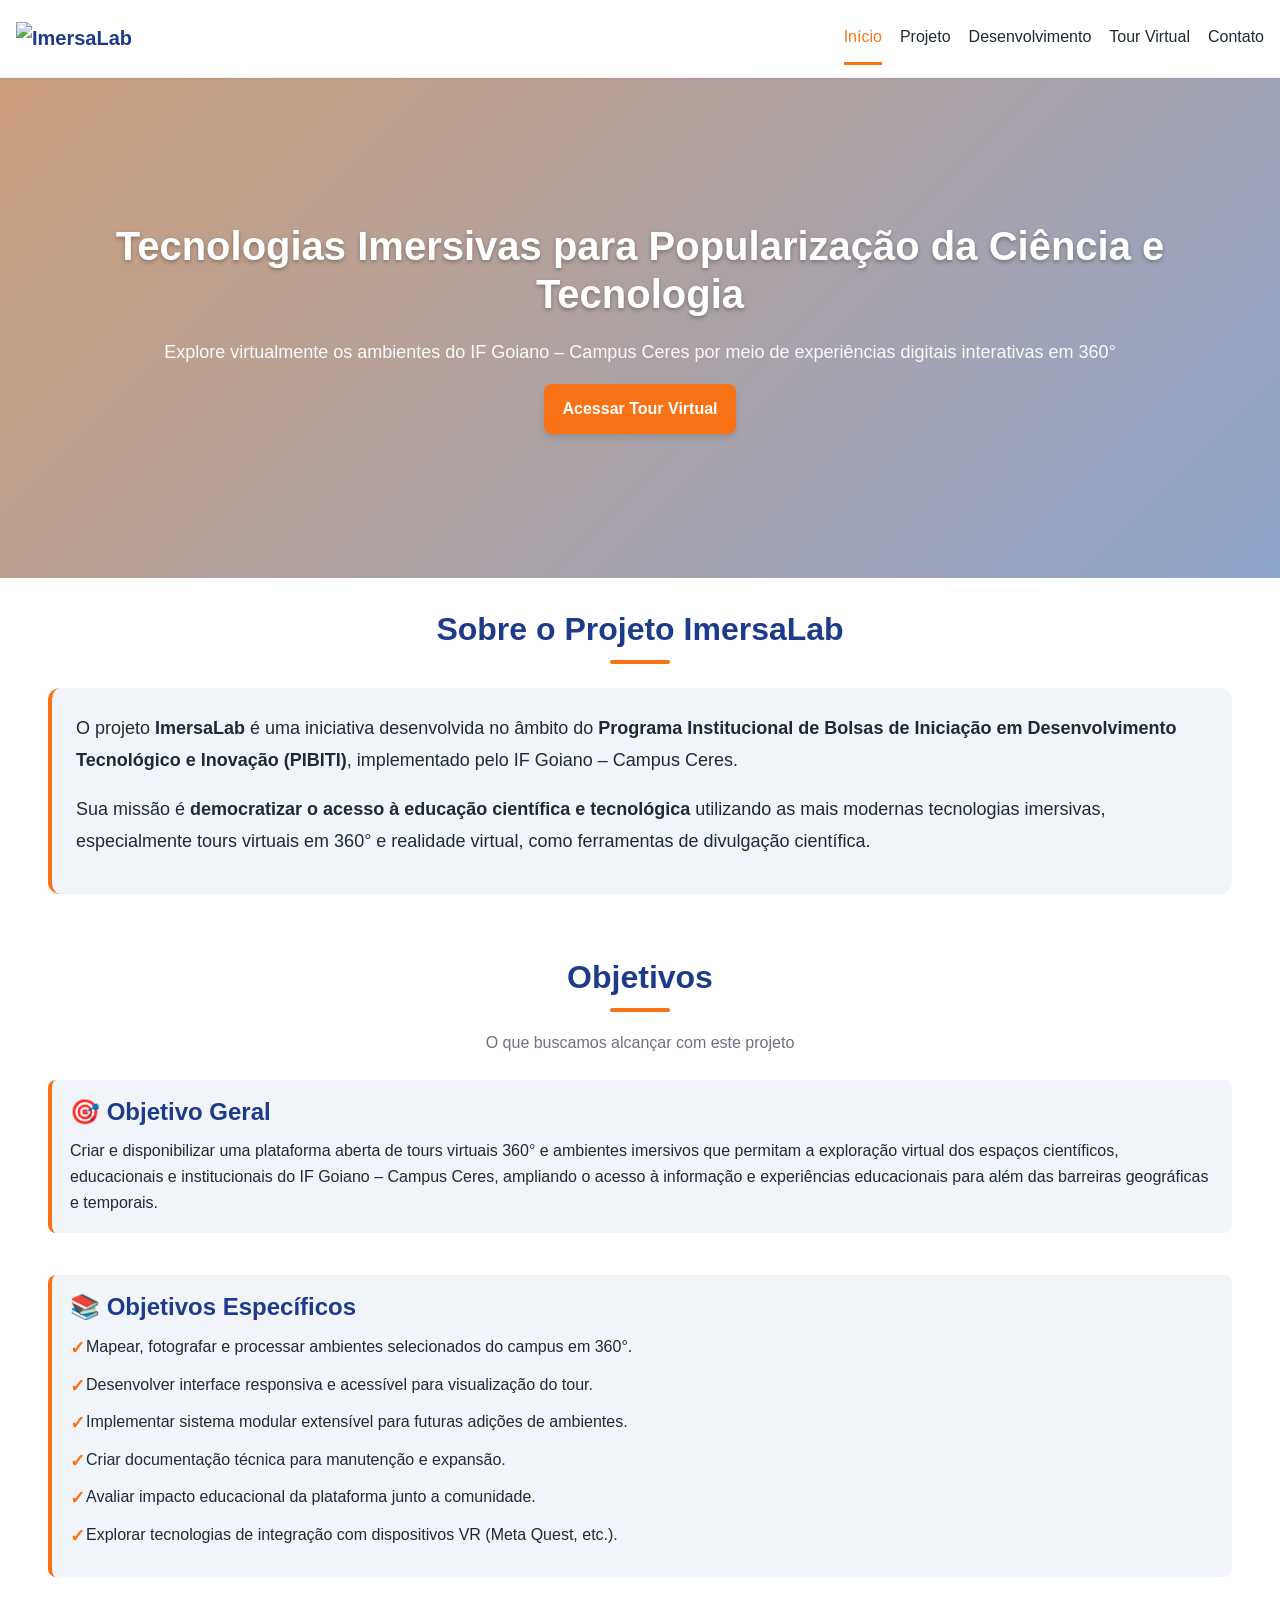
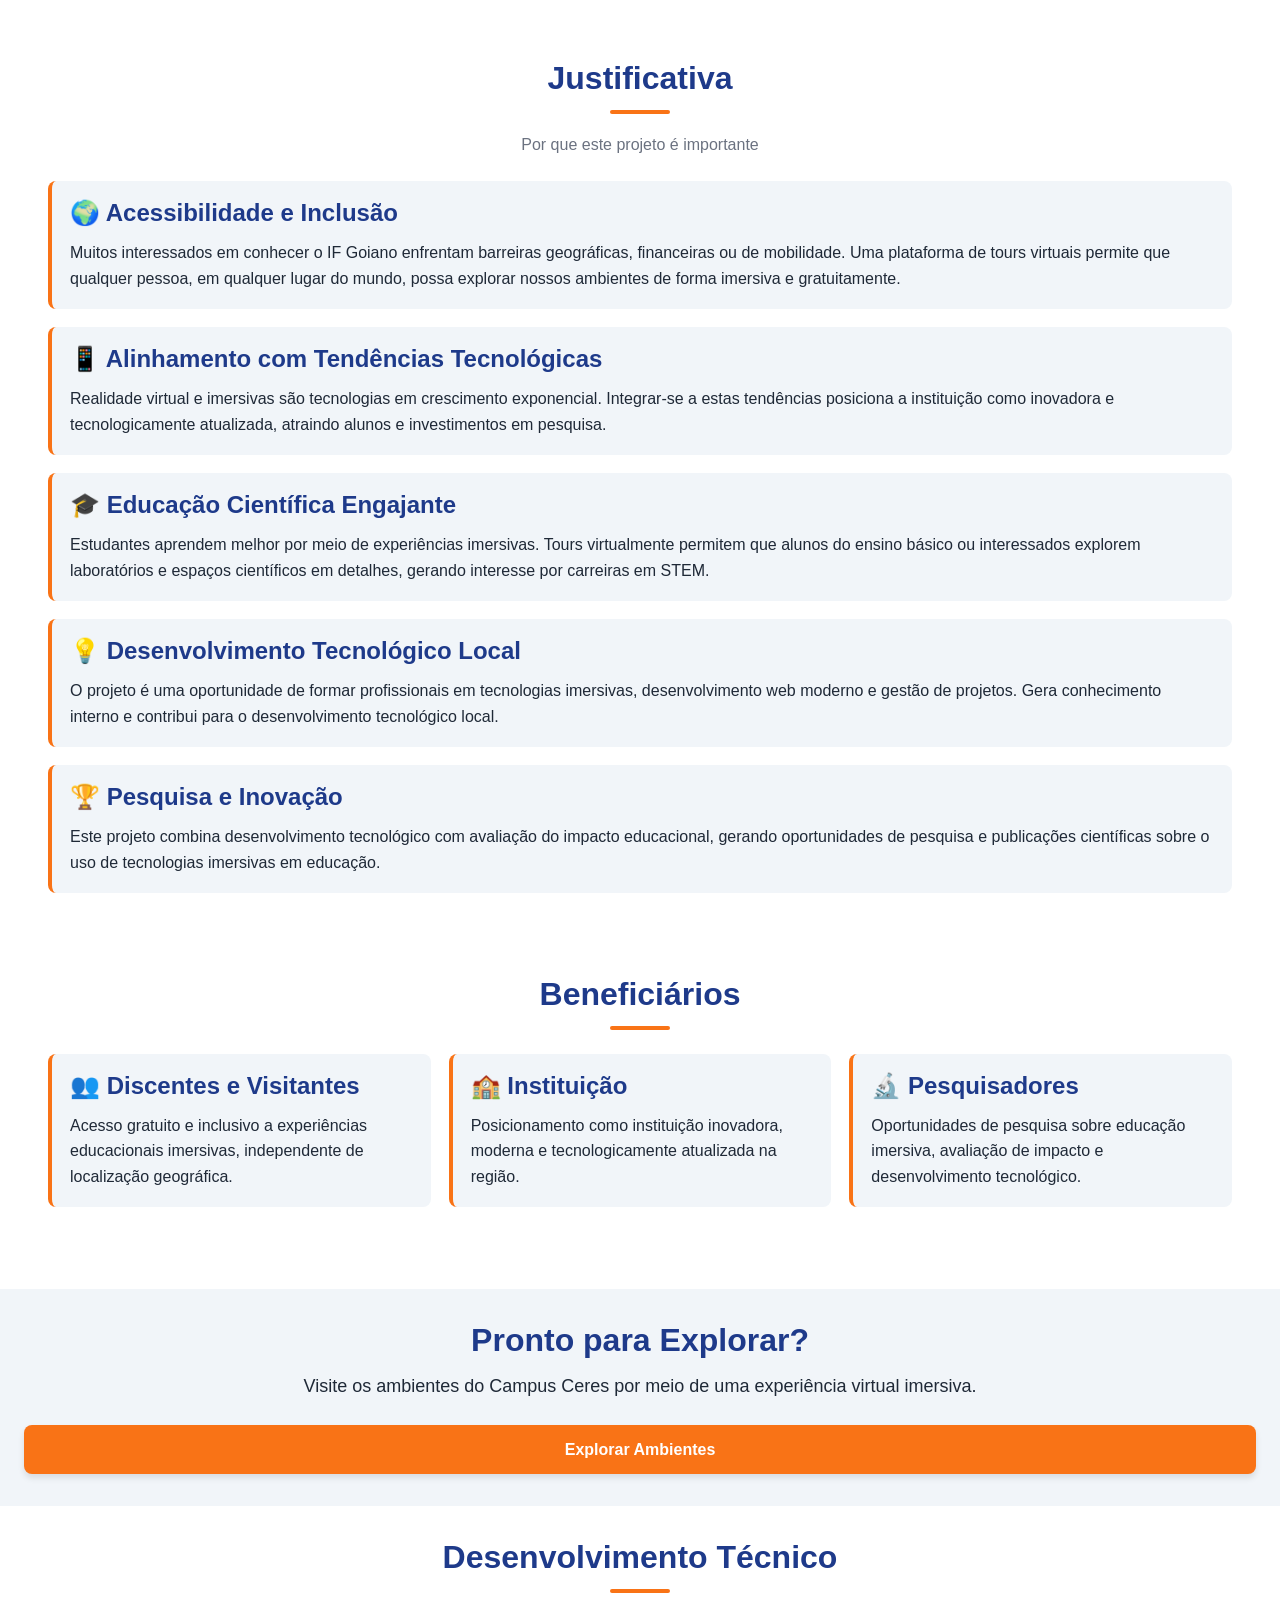
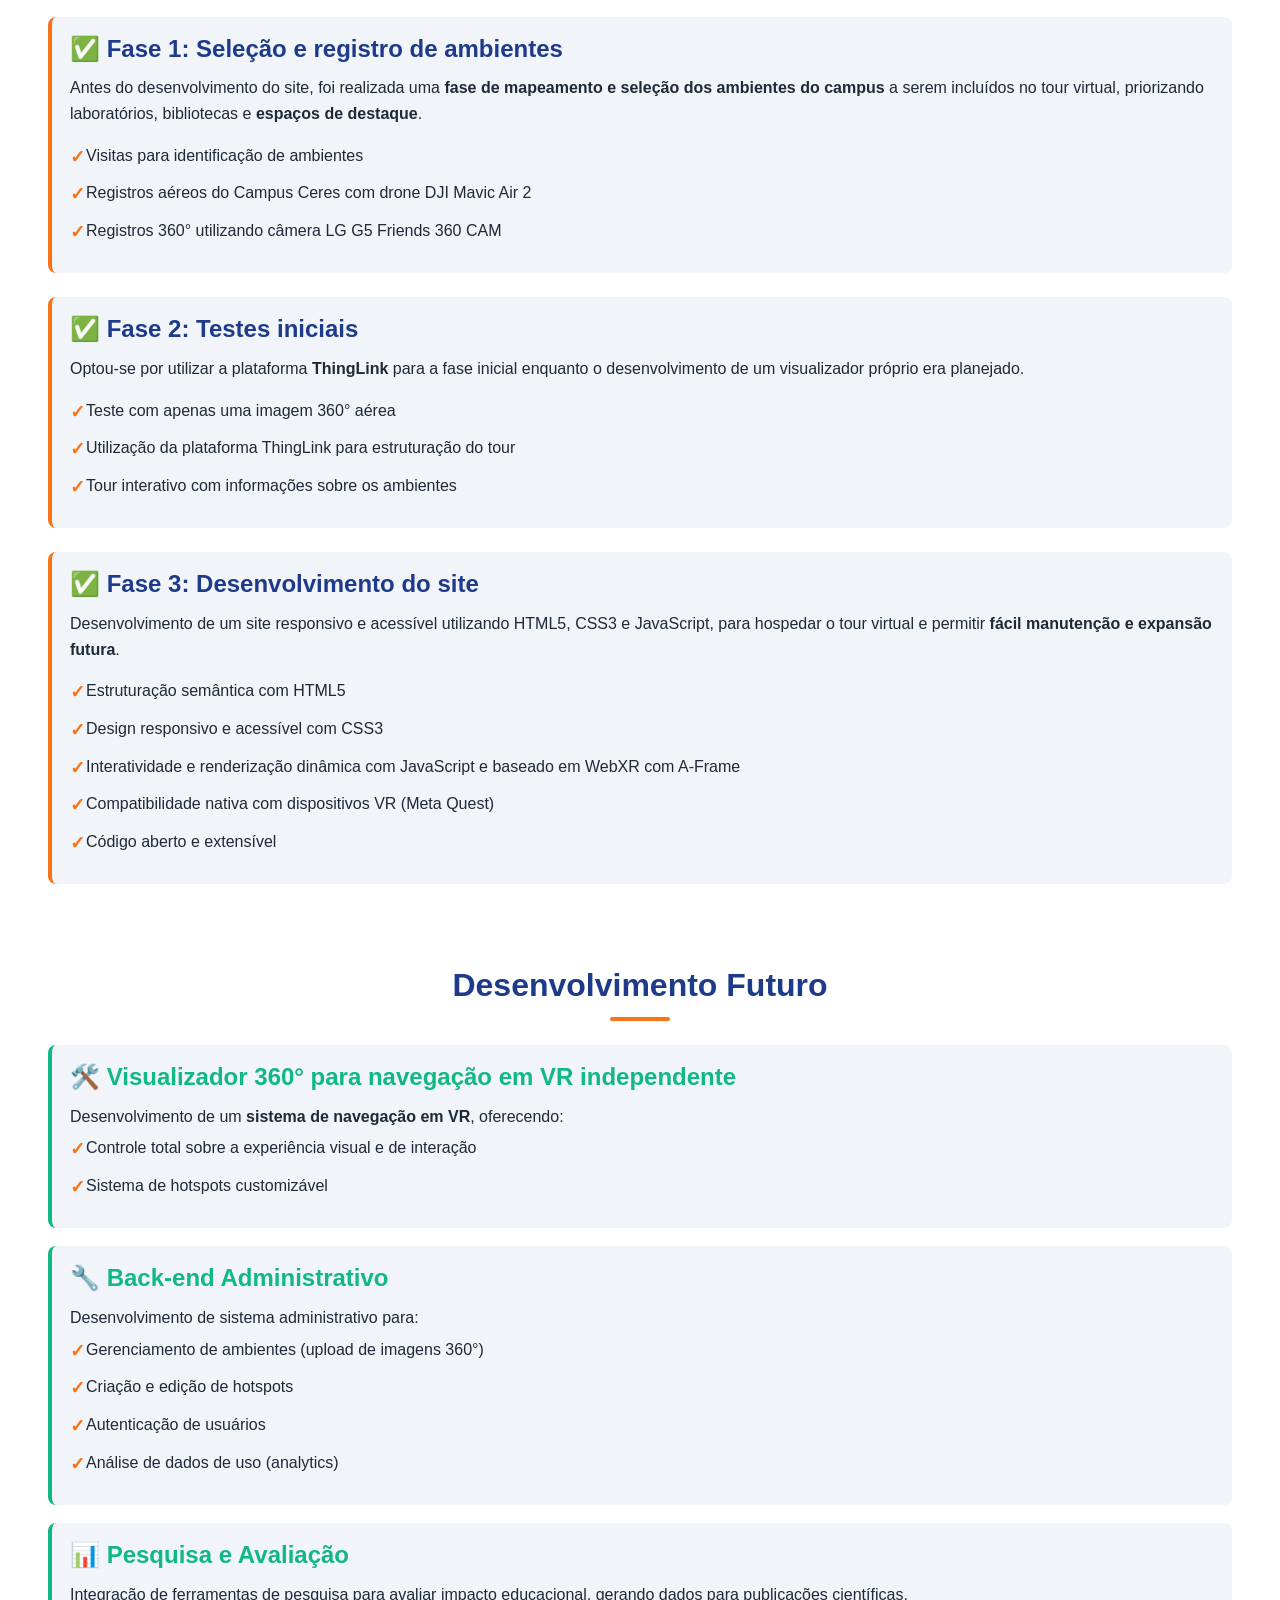
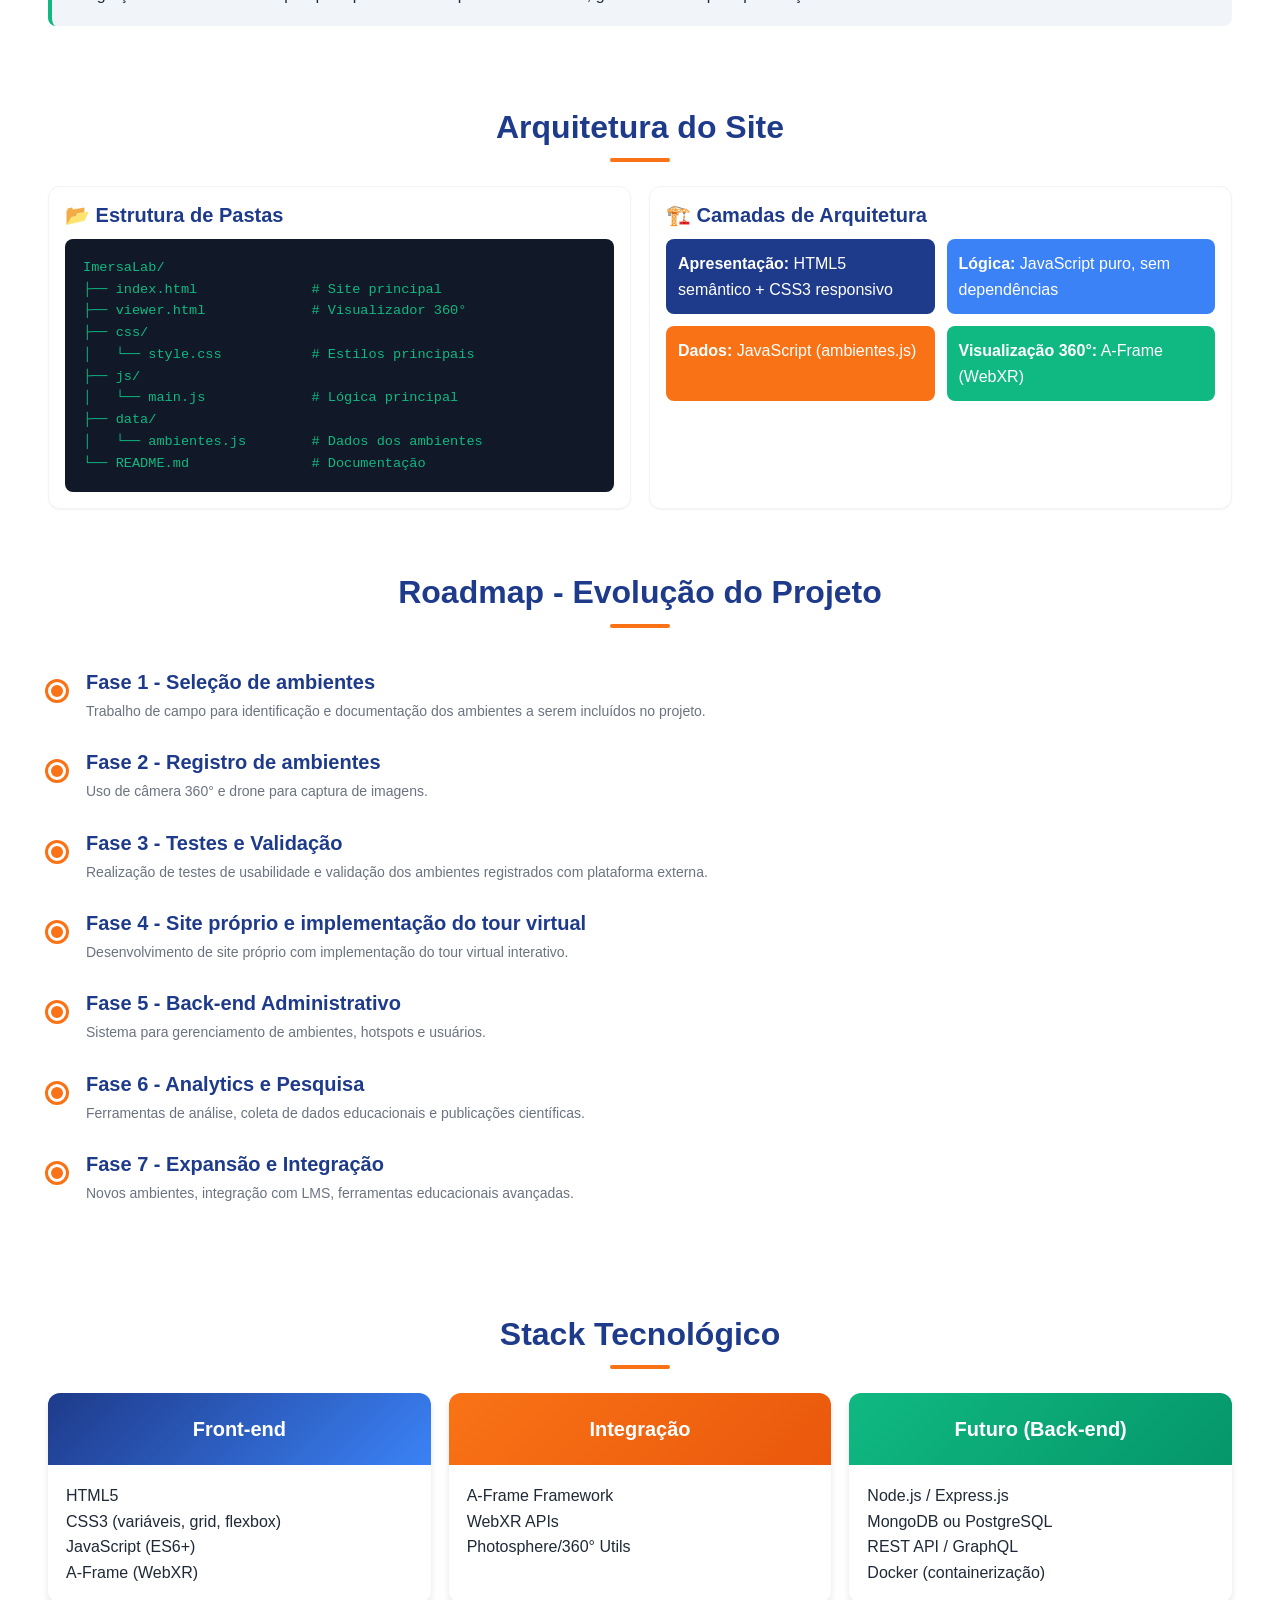
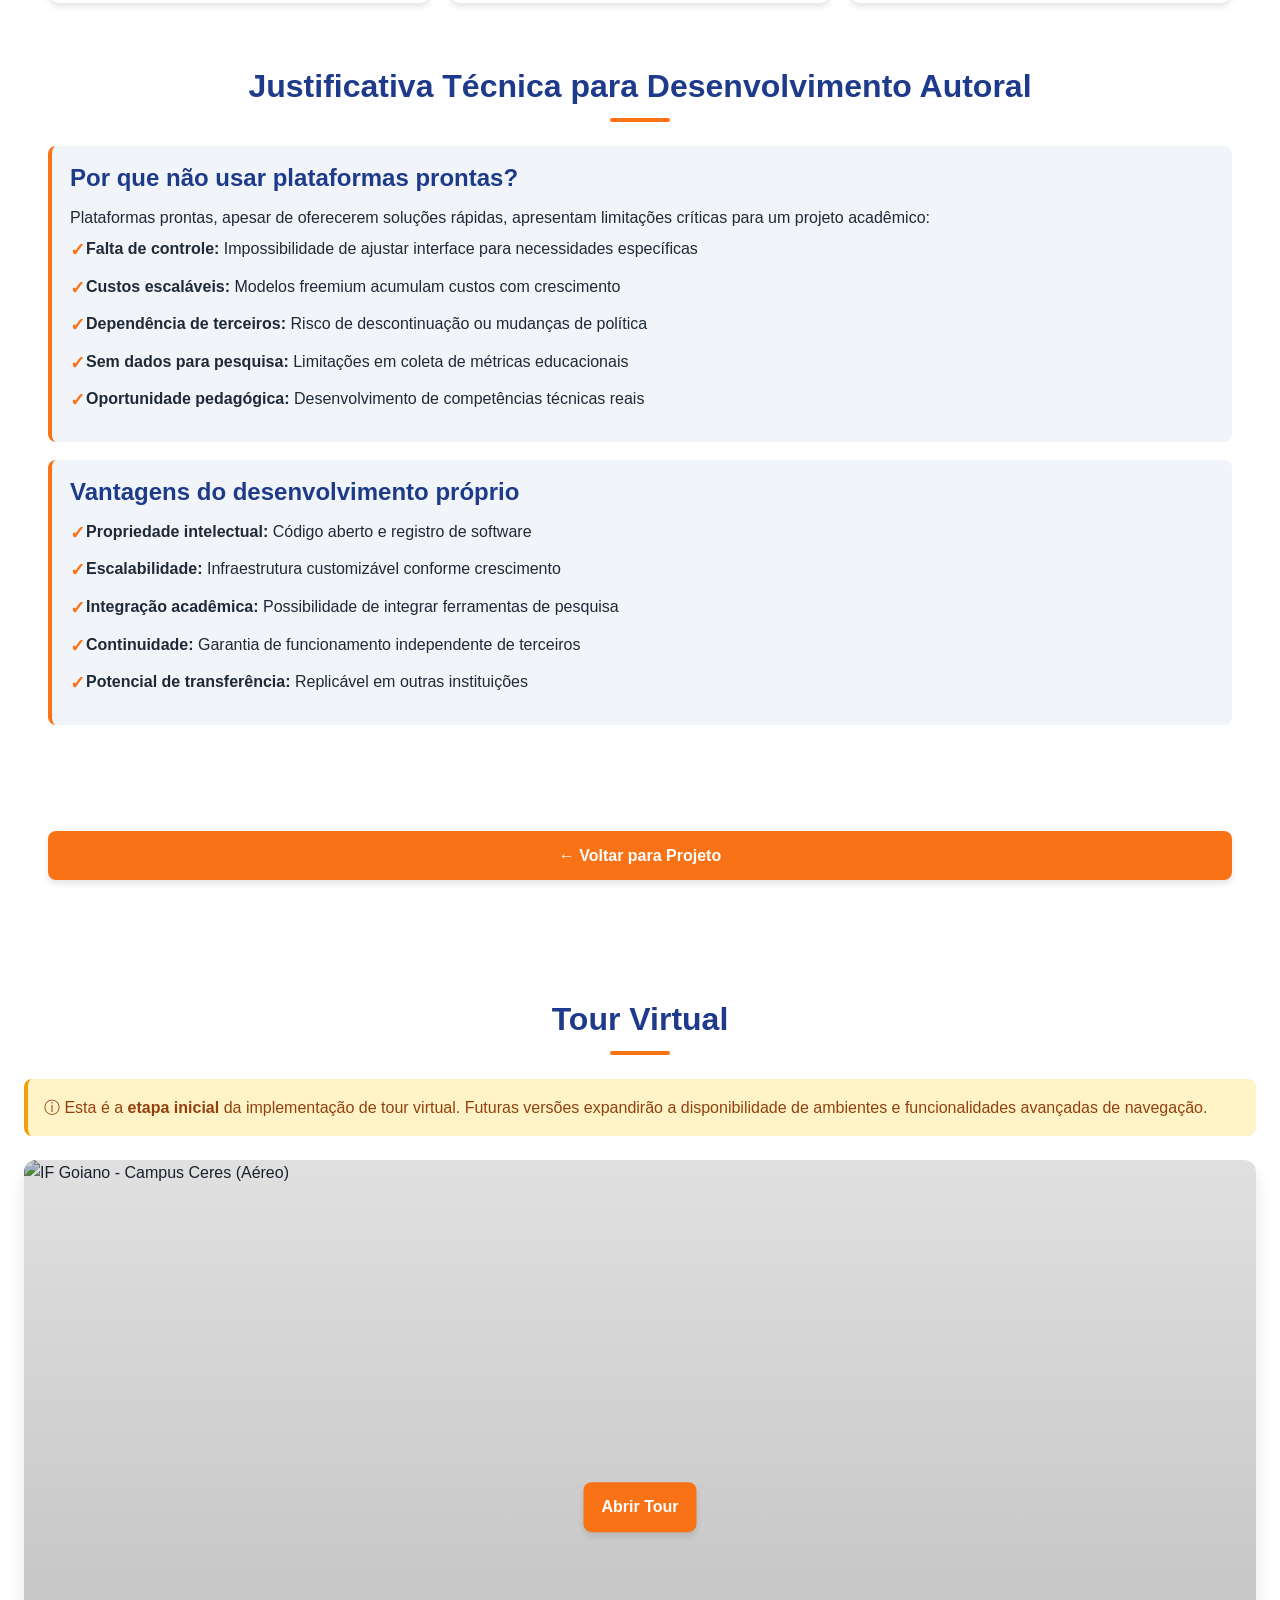
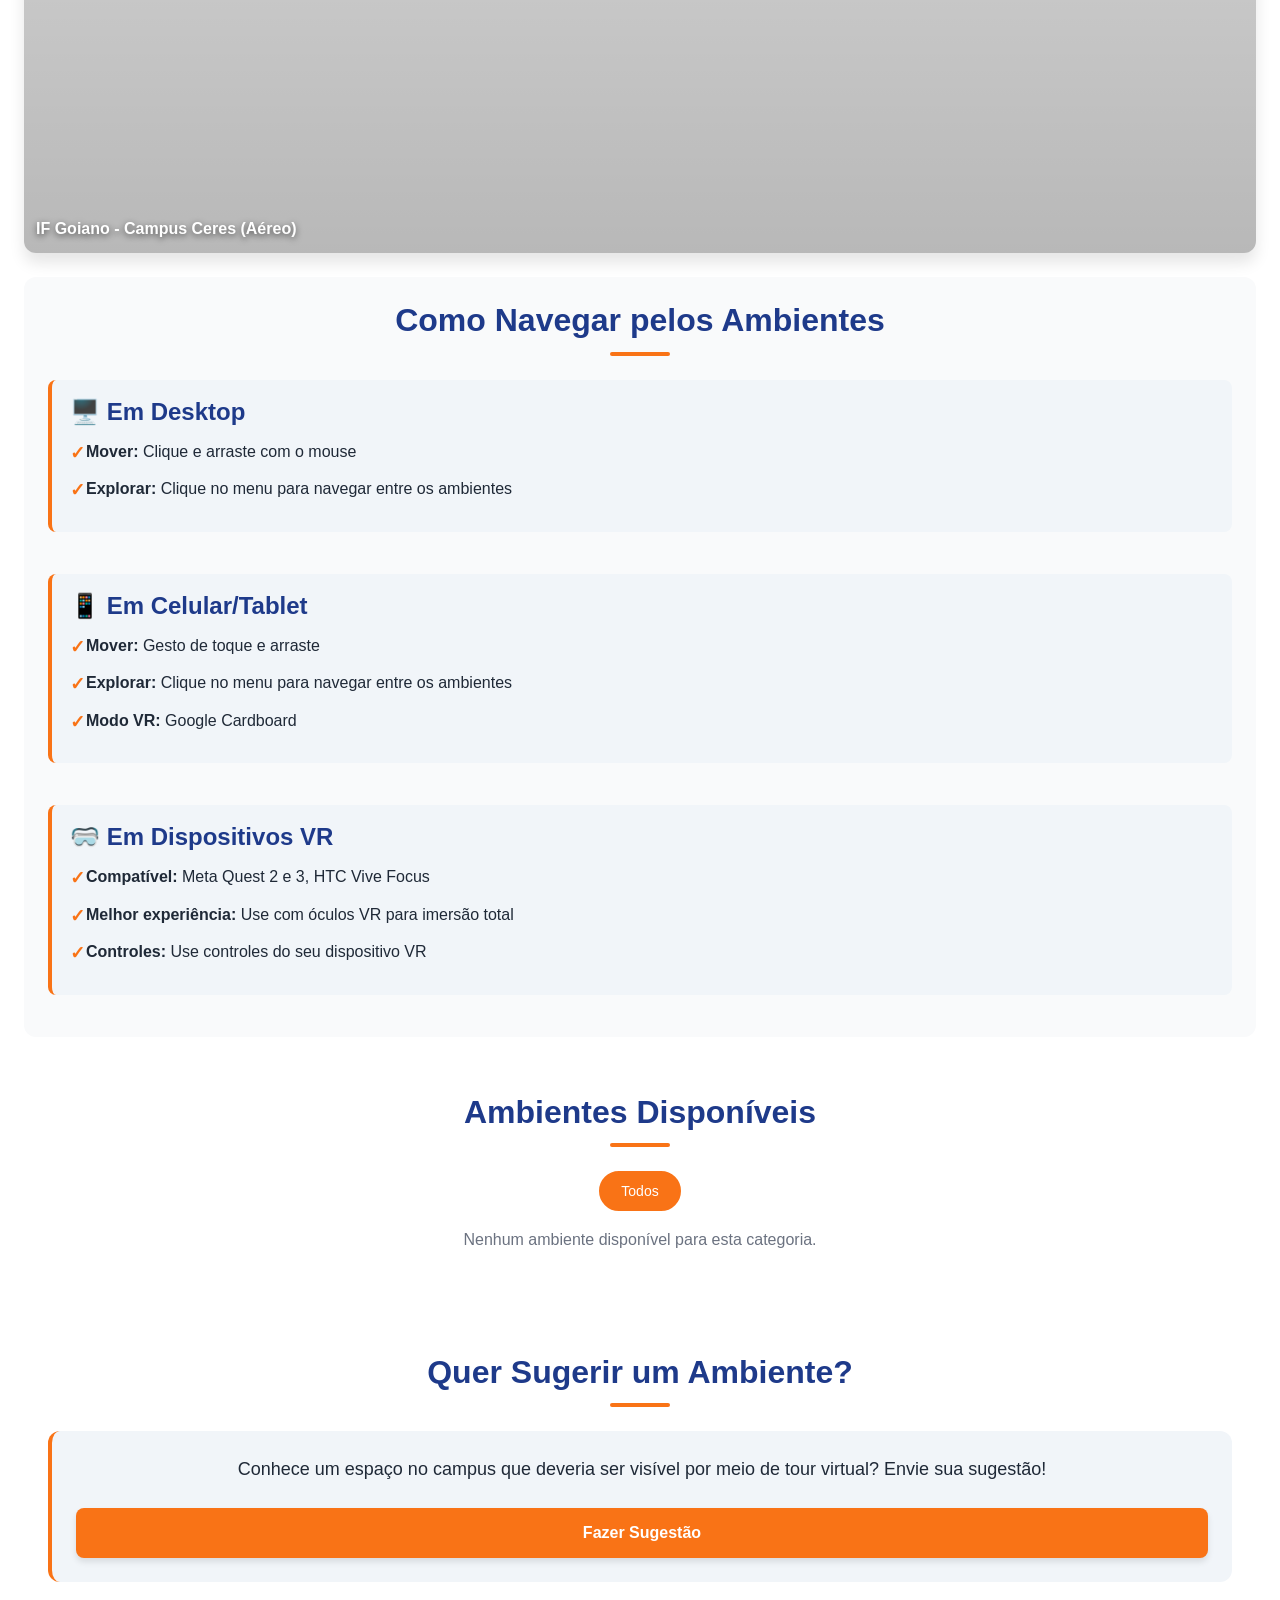
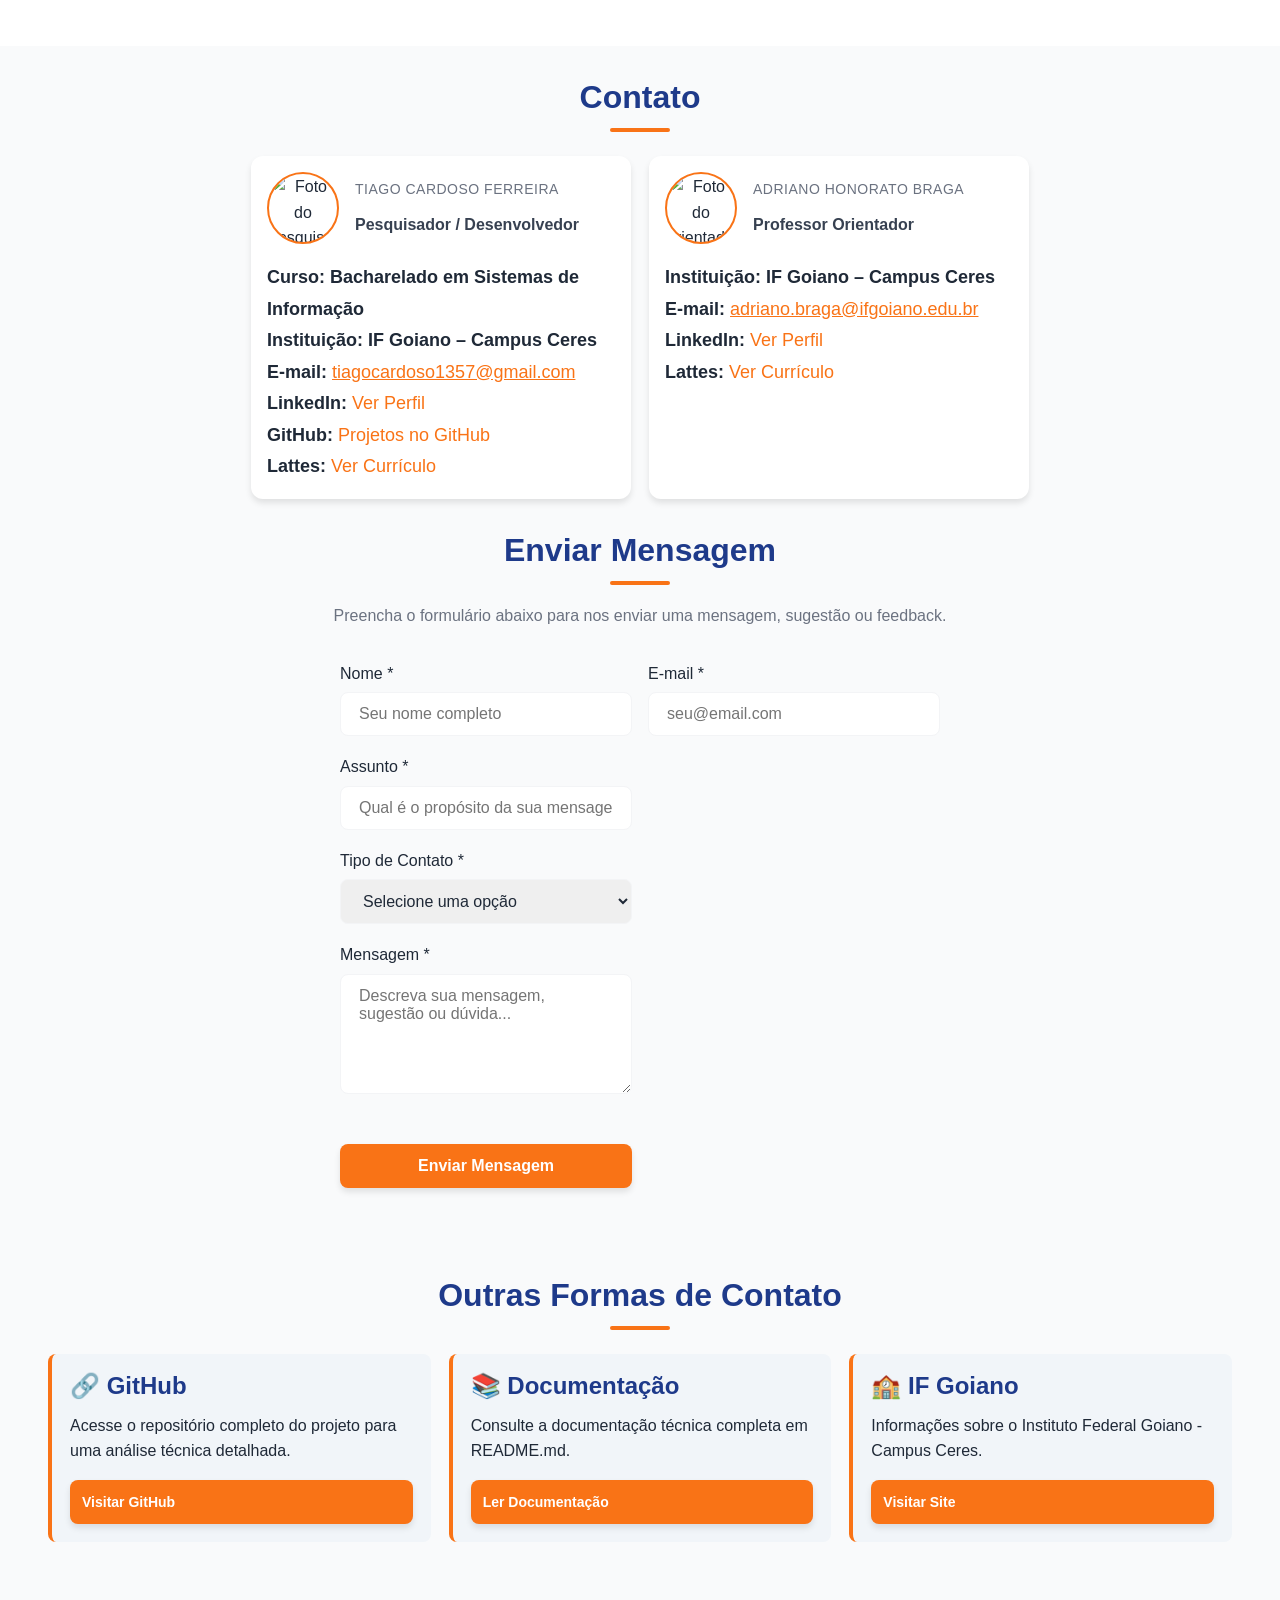
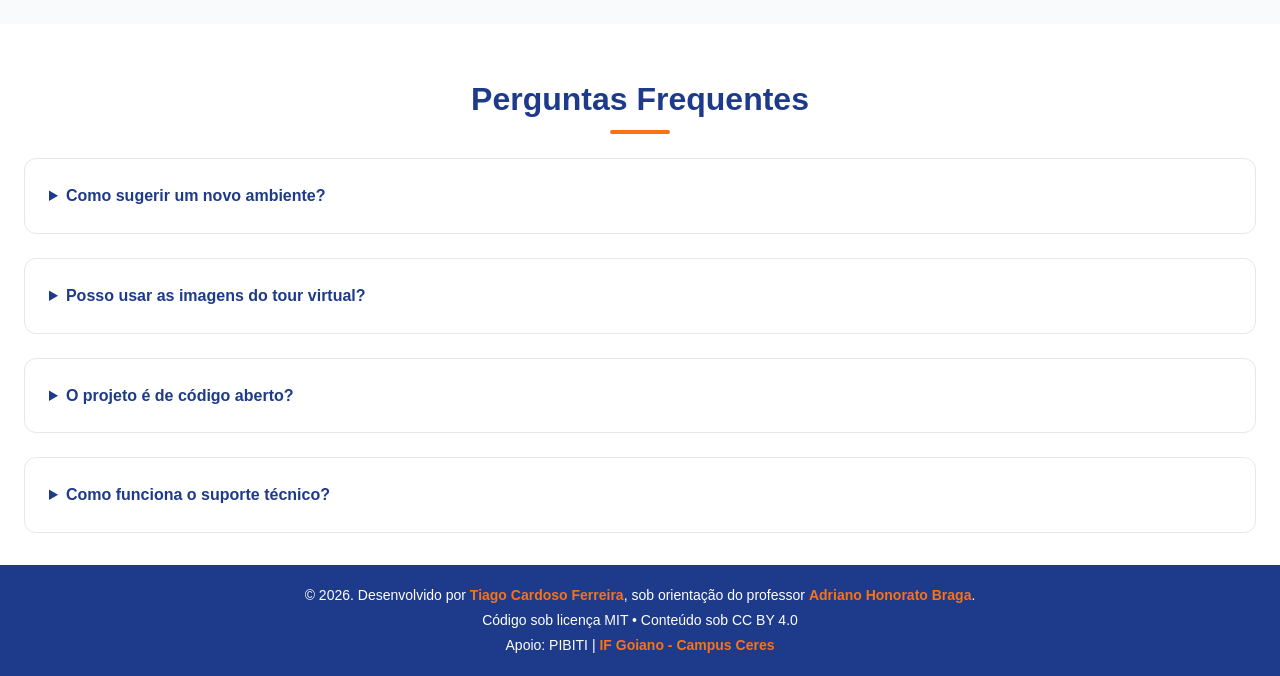
==== commit ad177e0a: "sistema" ====
--- a/index.html
+++ b/index.html
@@ -832,7 +832,7 @@
     </footer>
 
     <!-- JavaScript -->
-    <script src="data/ambientes.js"></script>
+    <script src="js/api-ambientes.js"></script>
     <script src="js/main.js"></script>
 </body>
 </html>
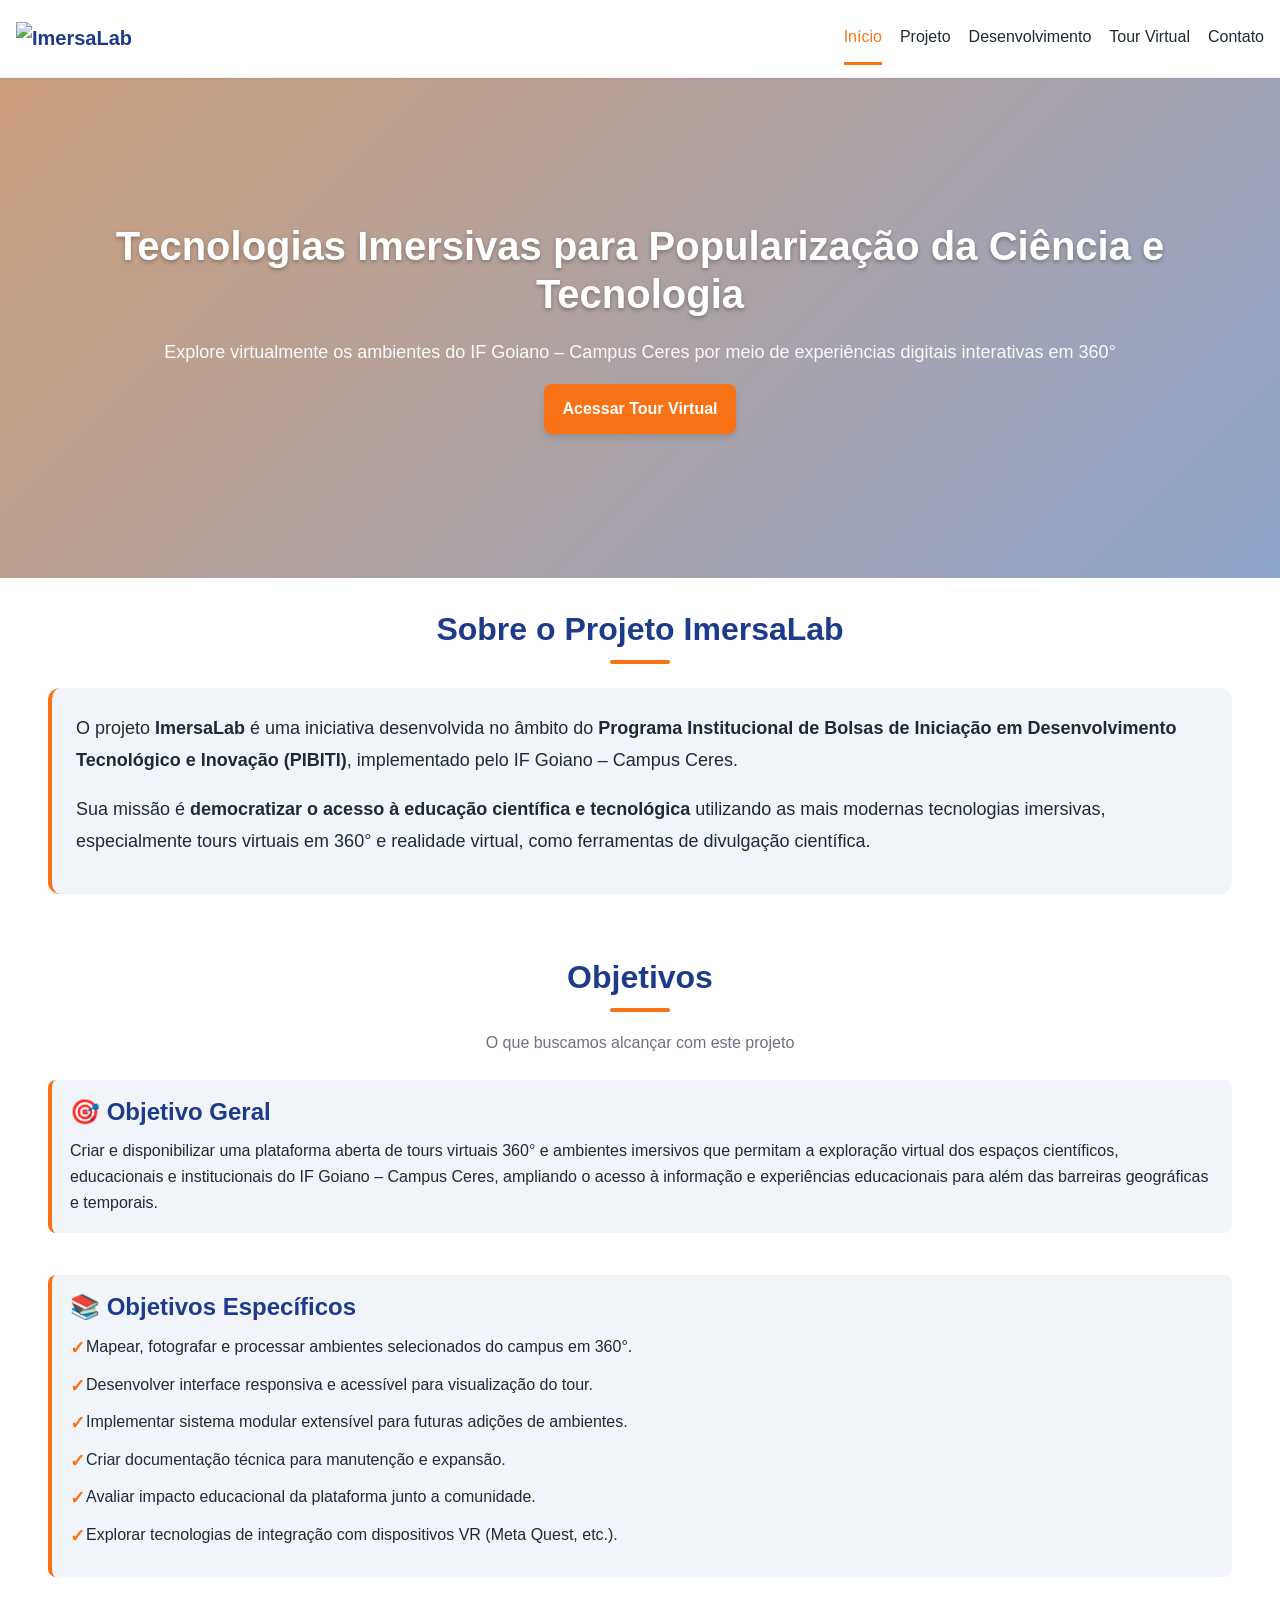
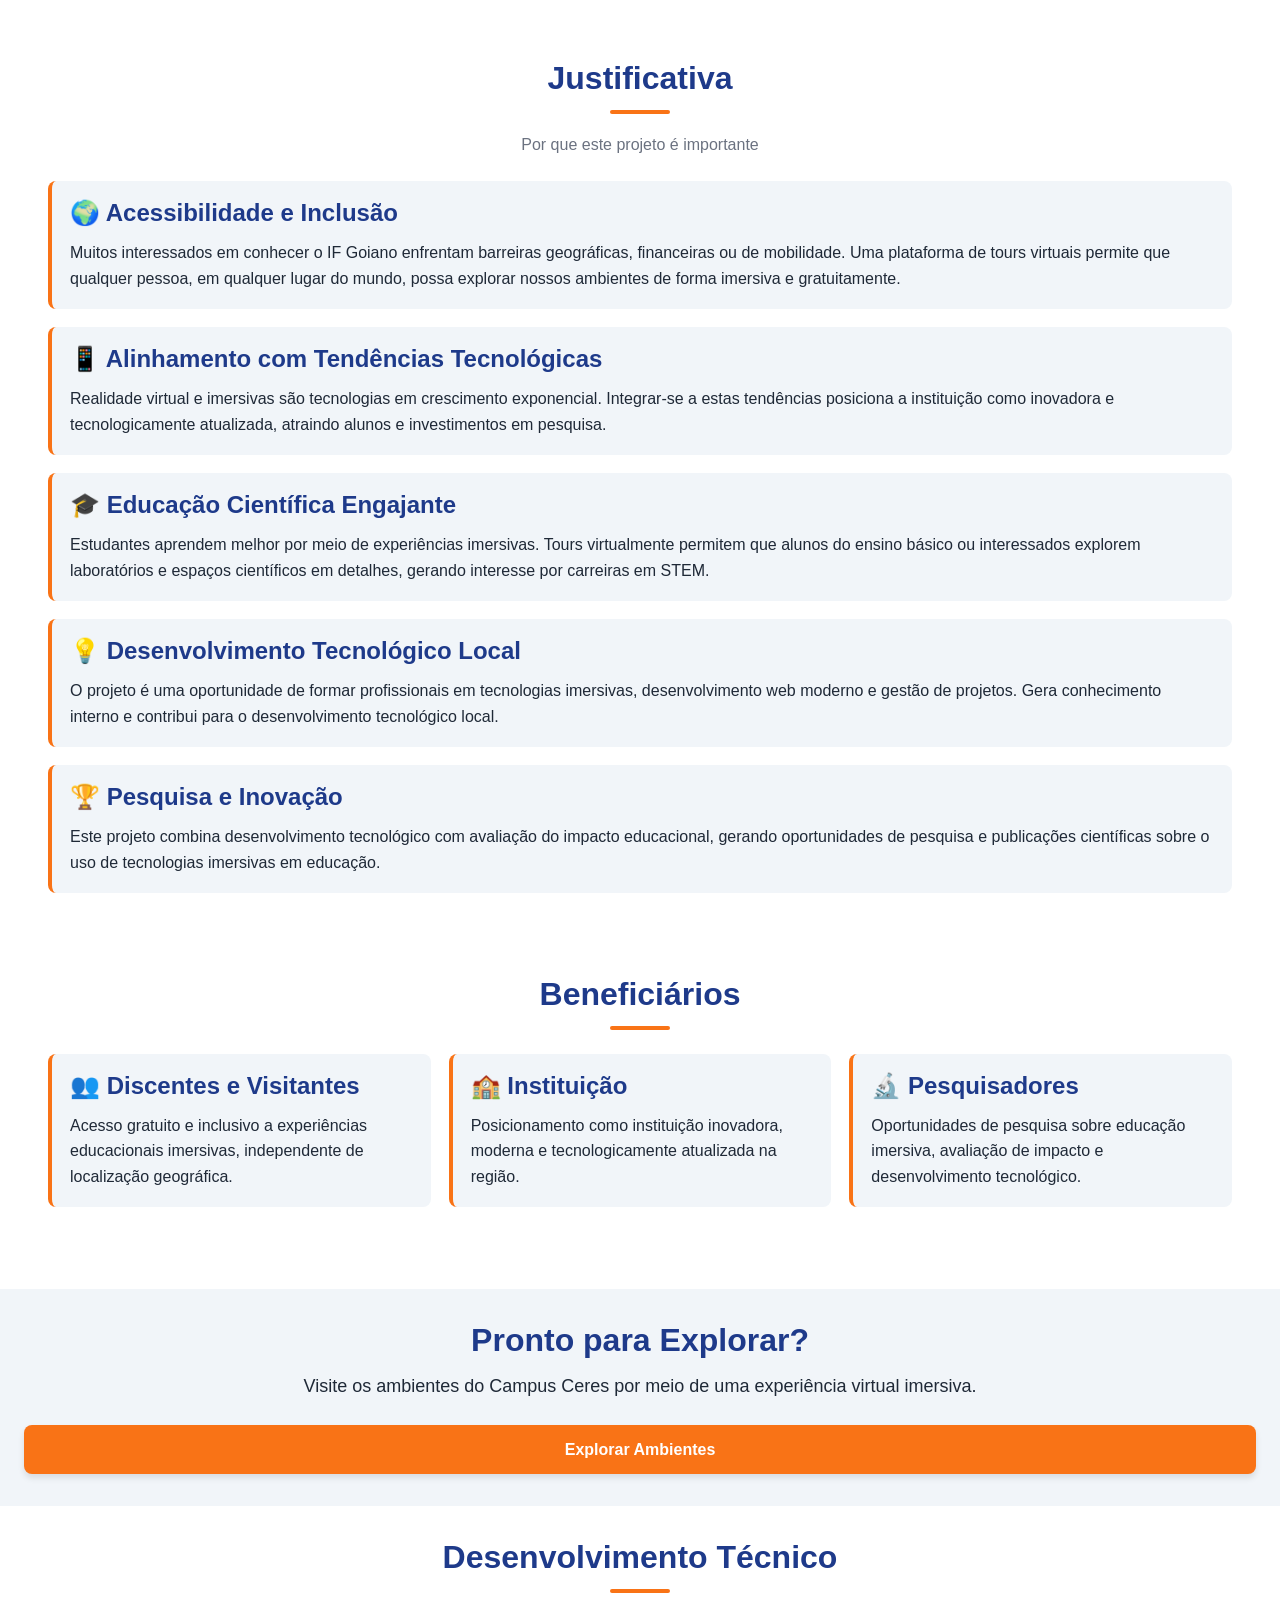
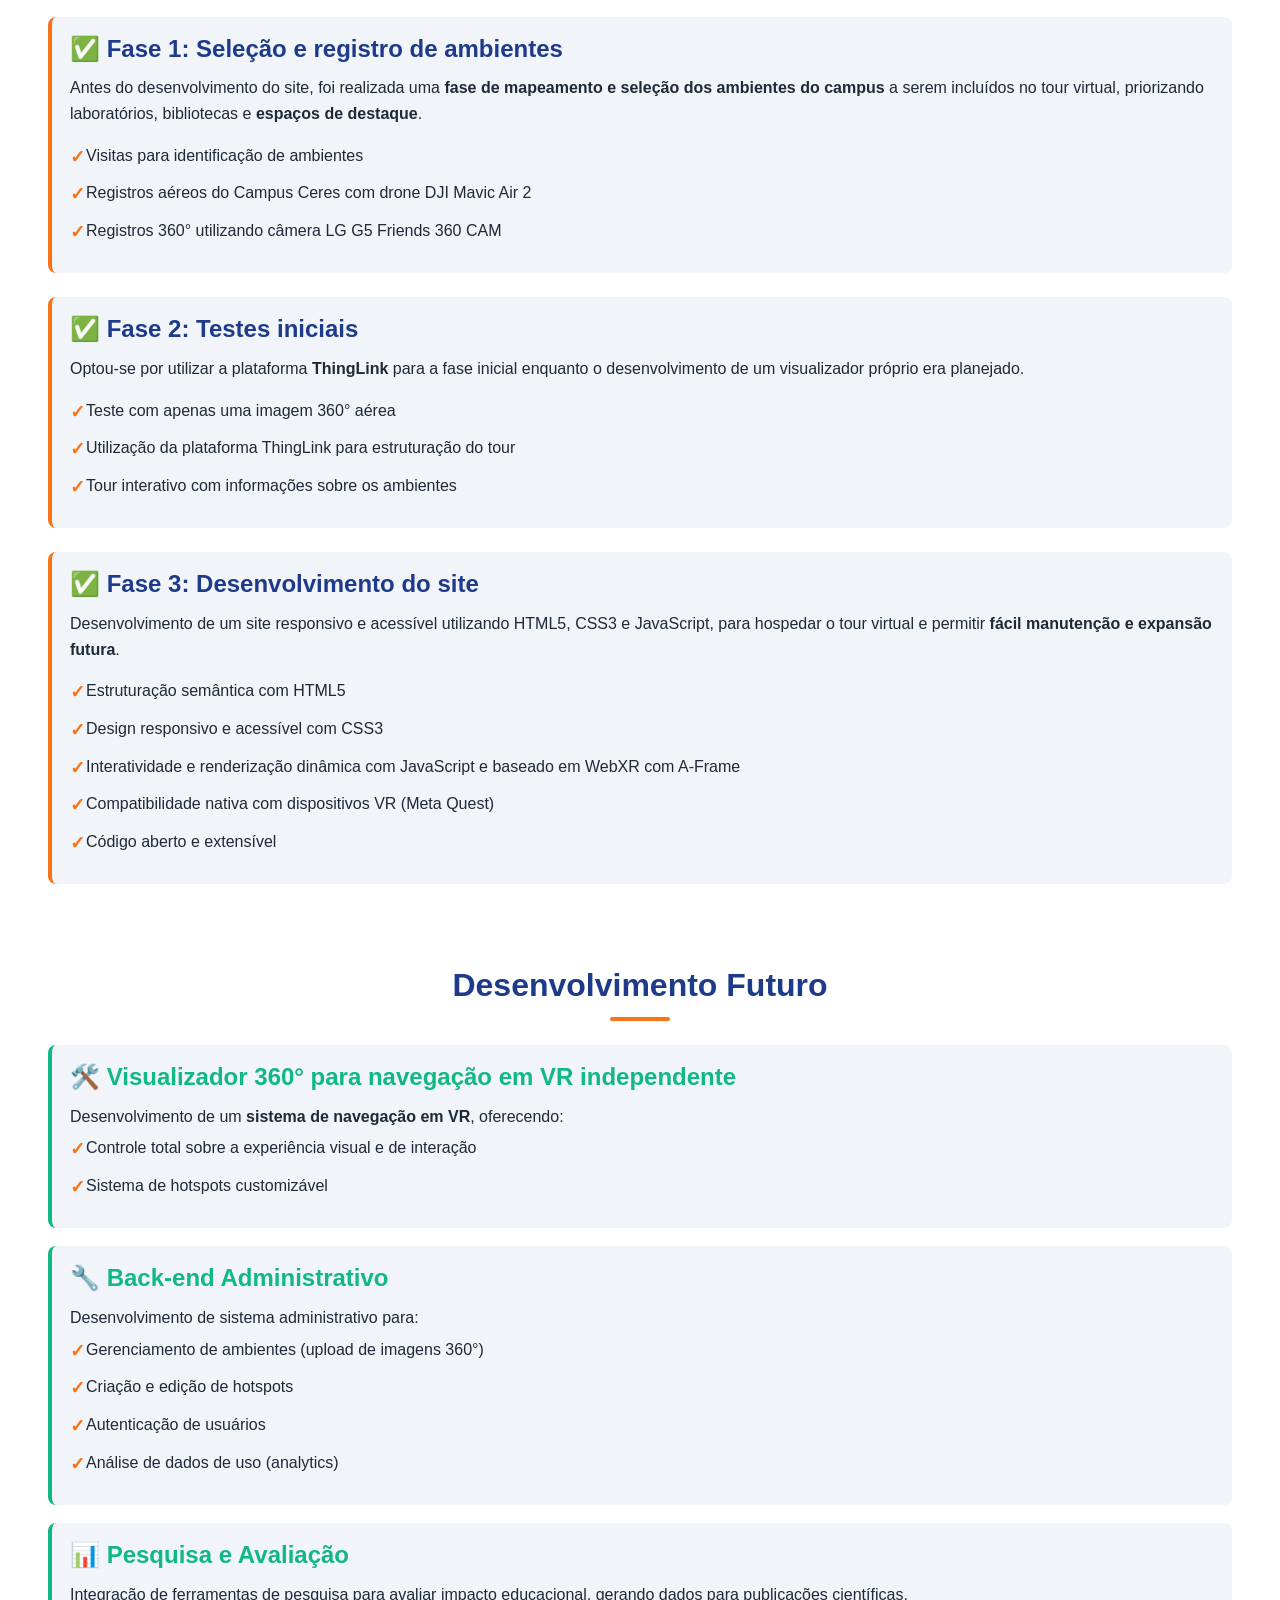
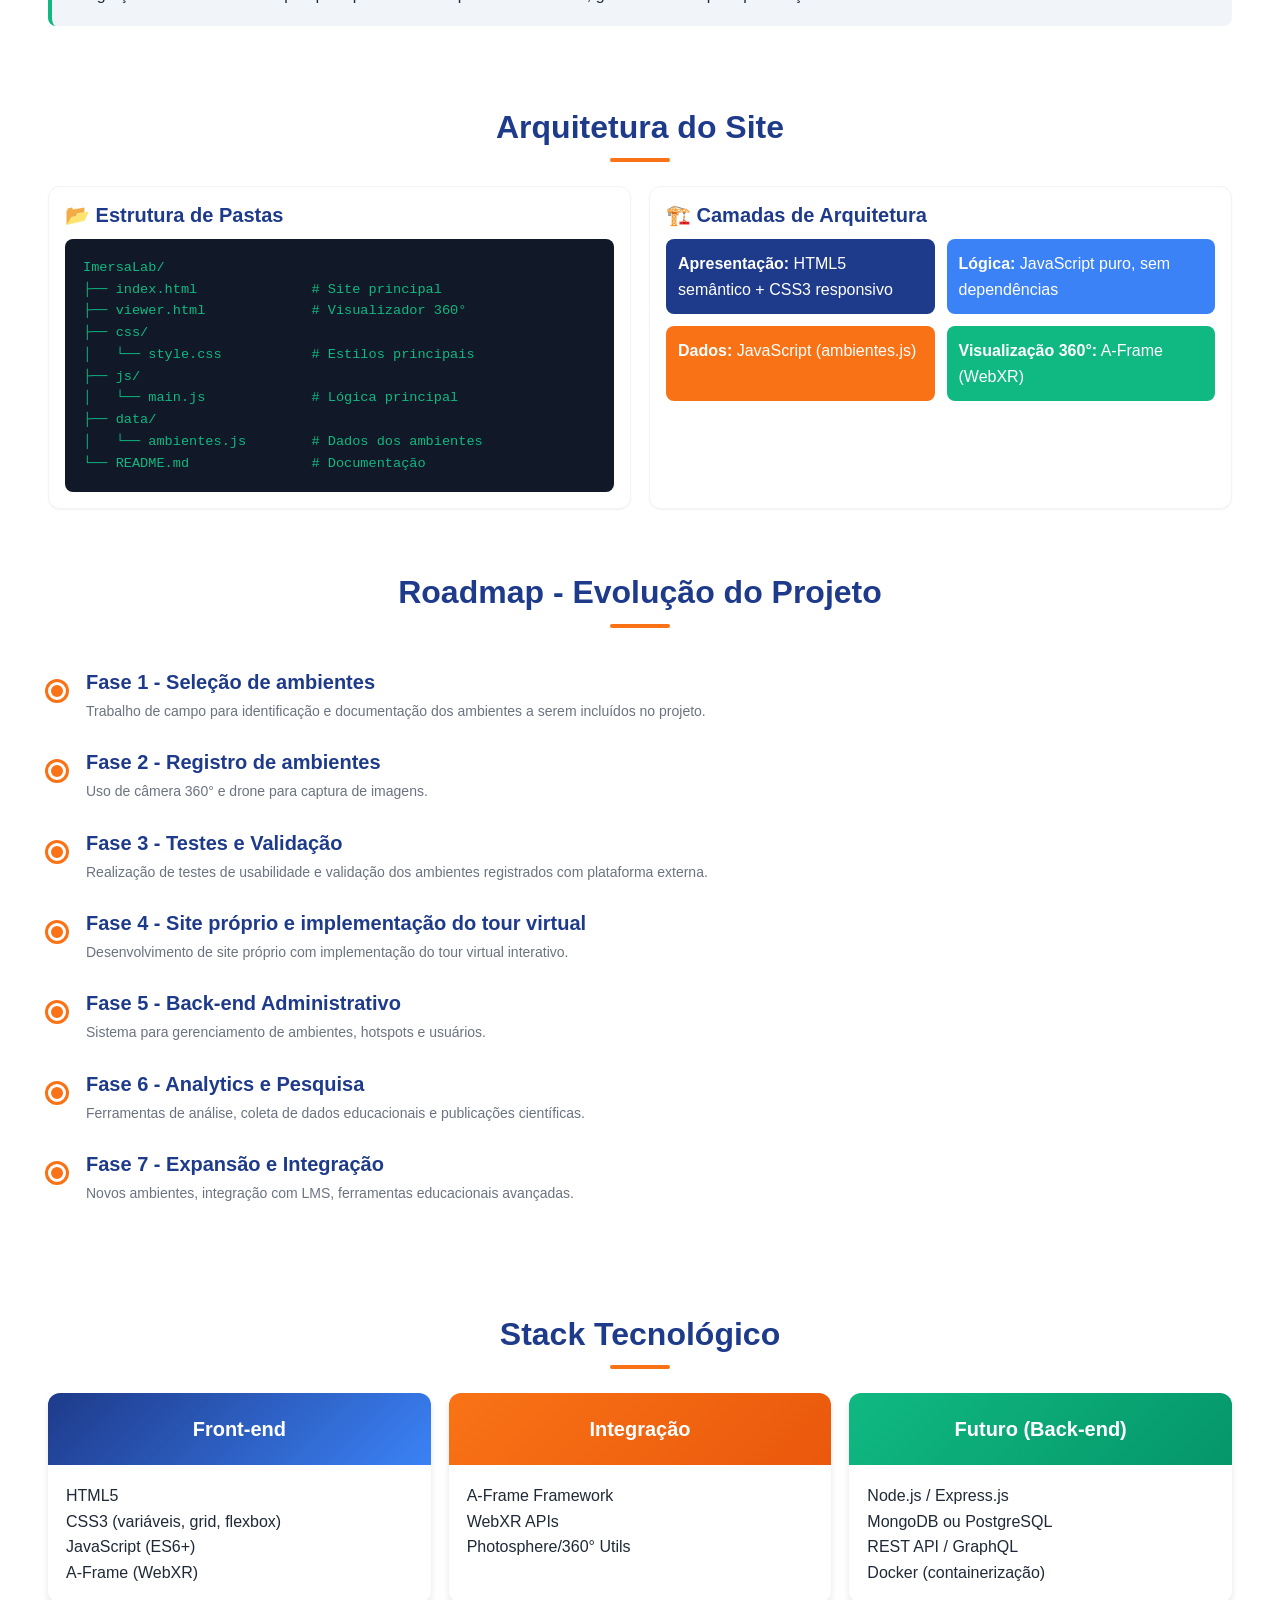
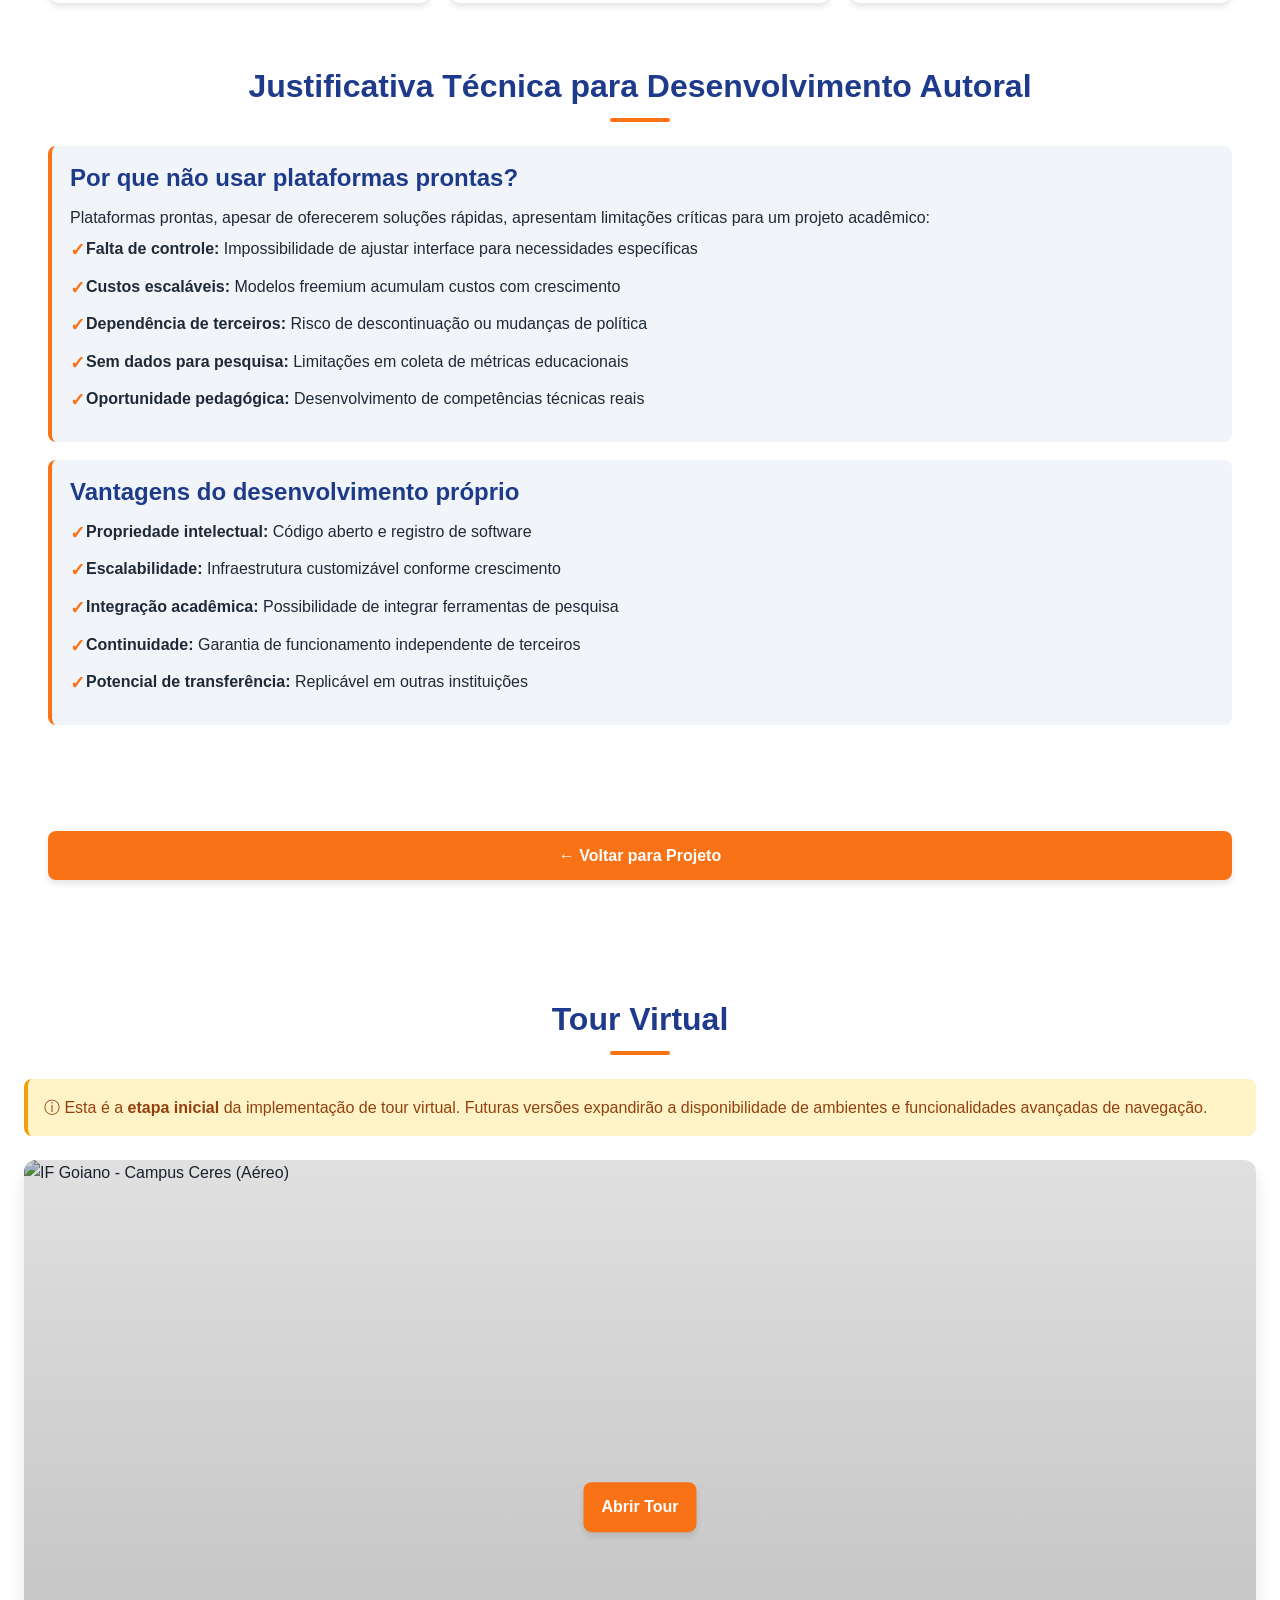
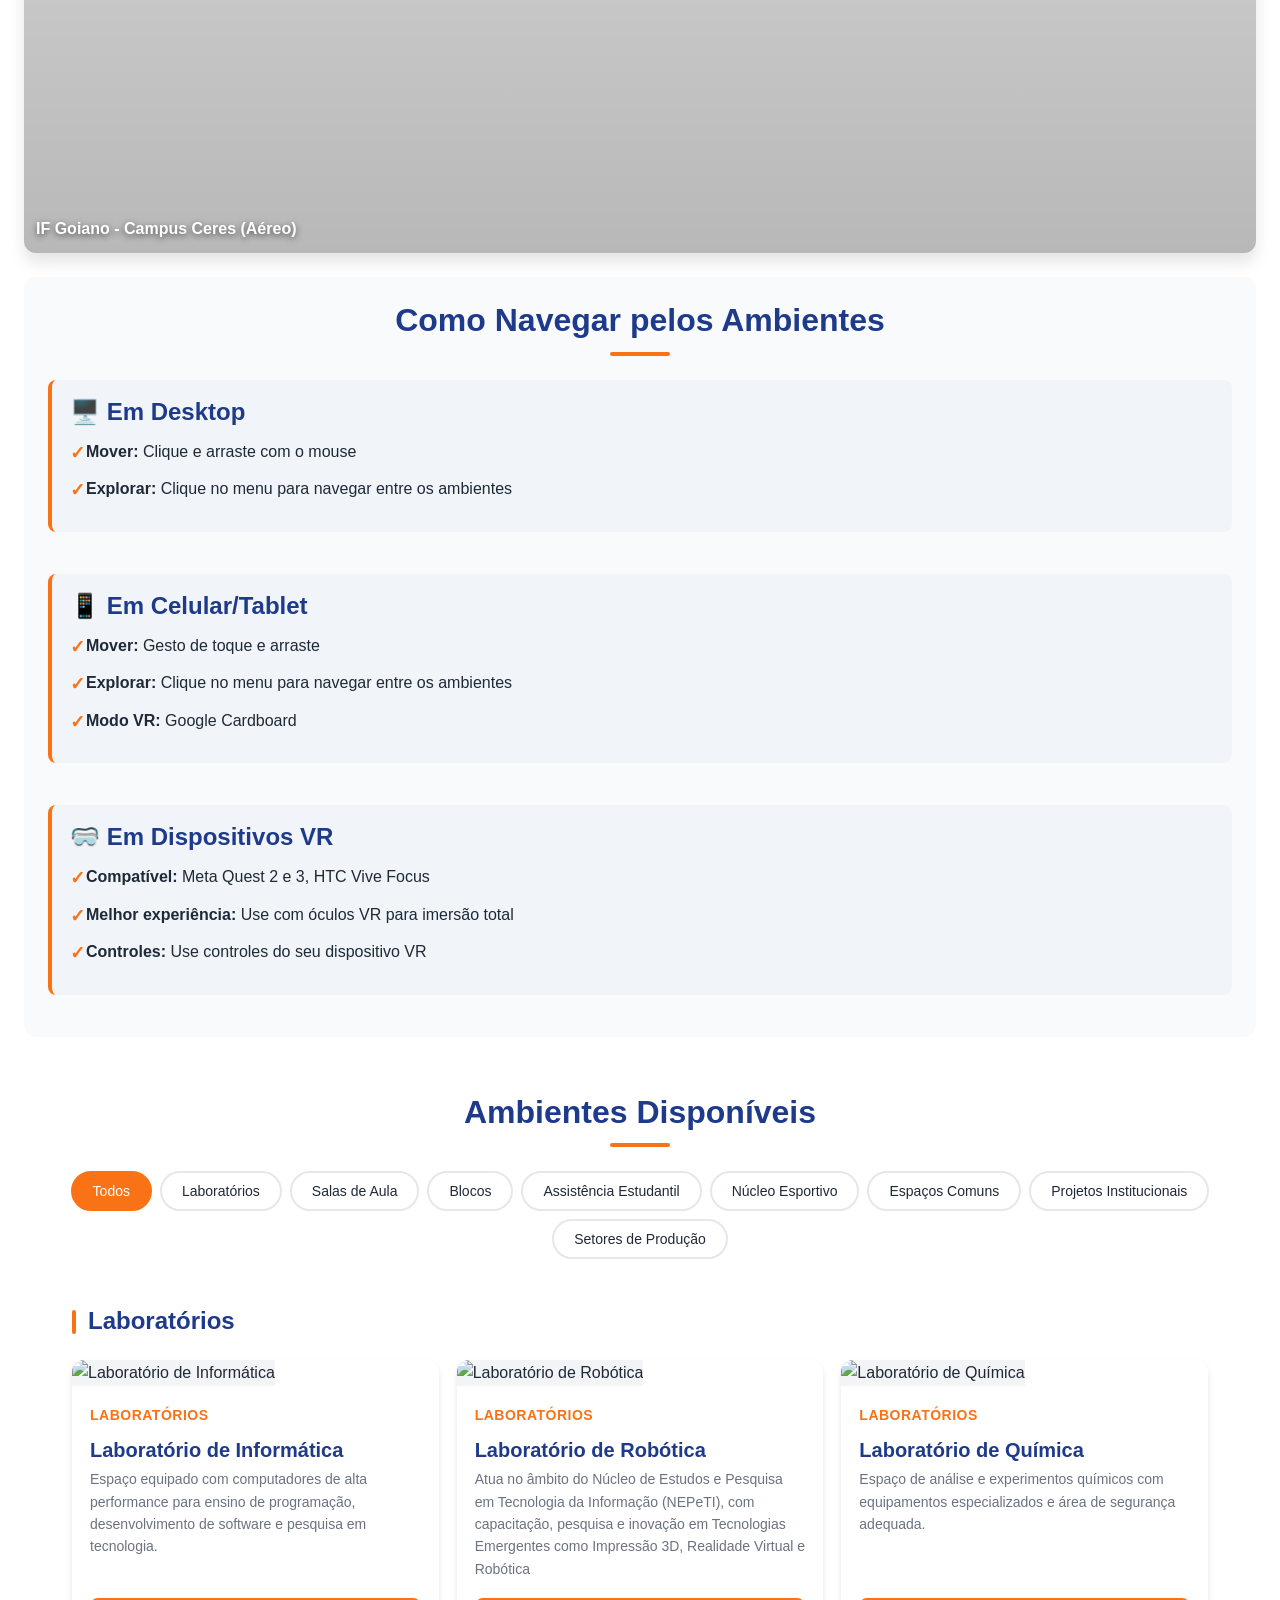
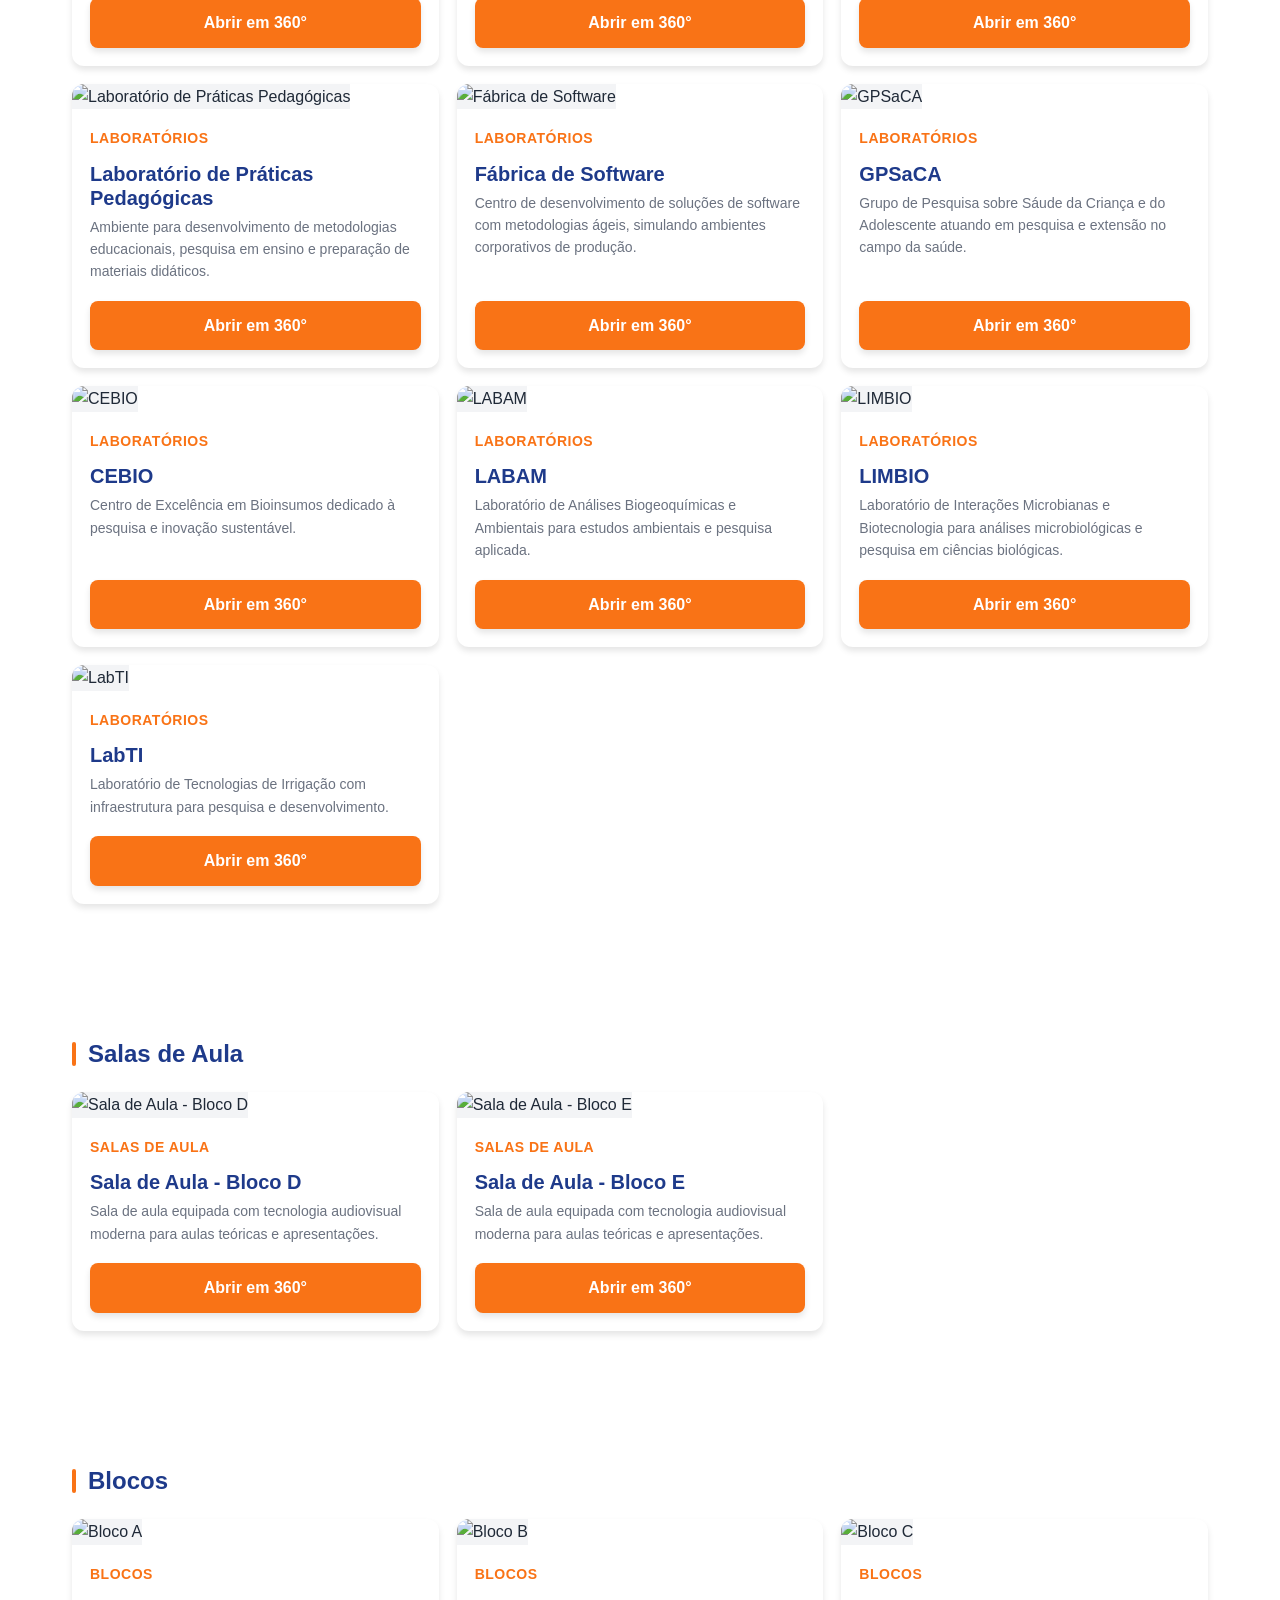
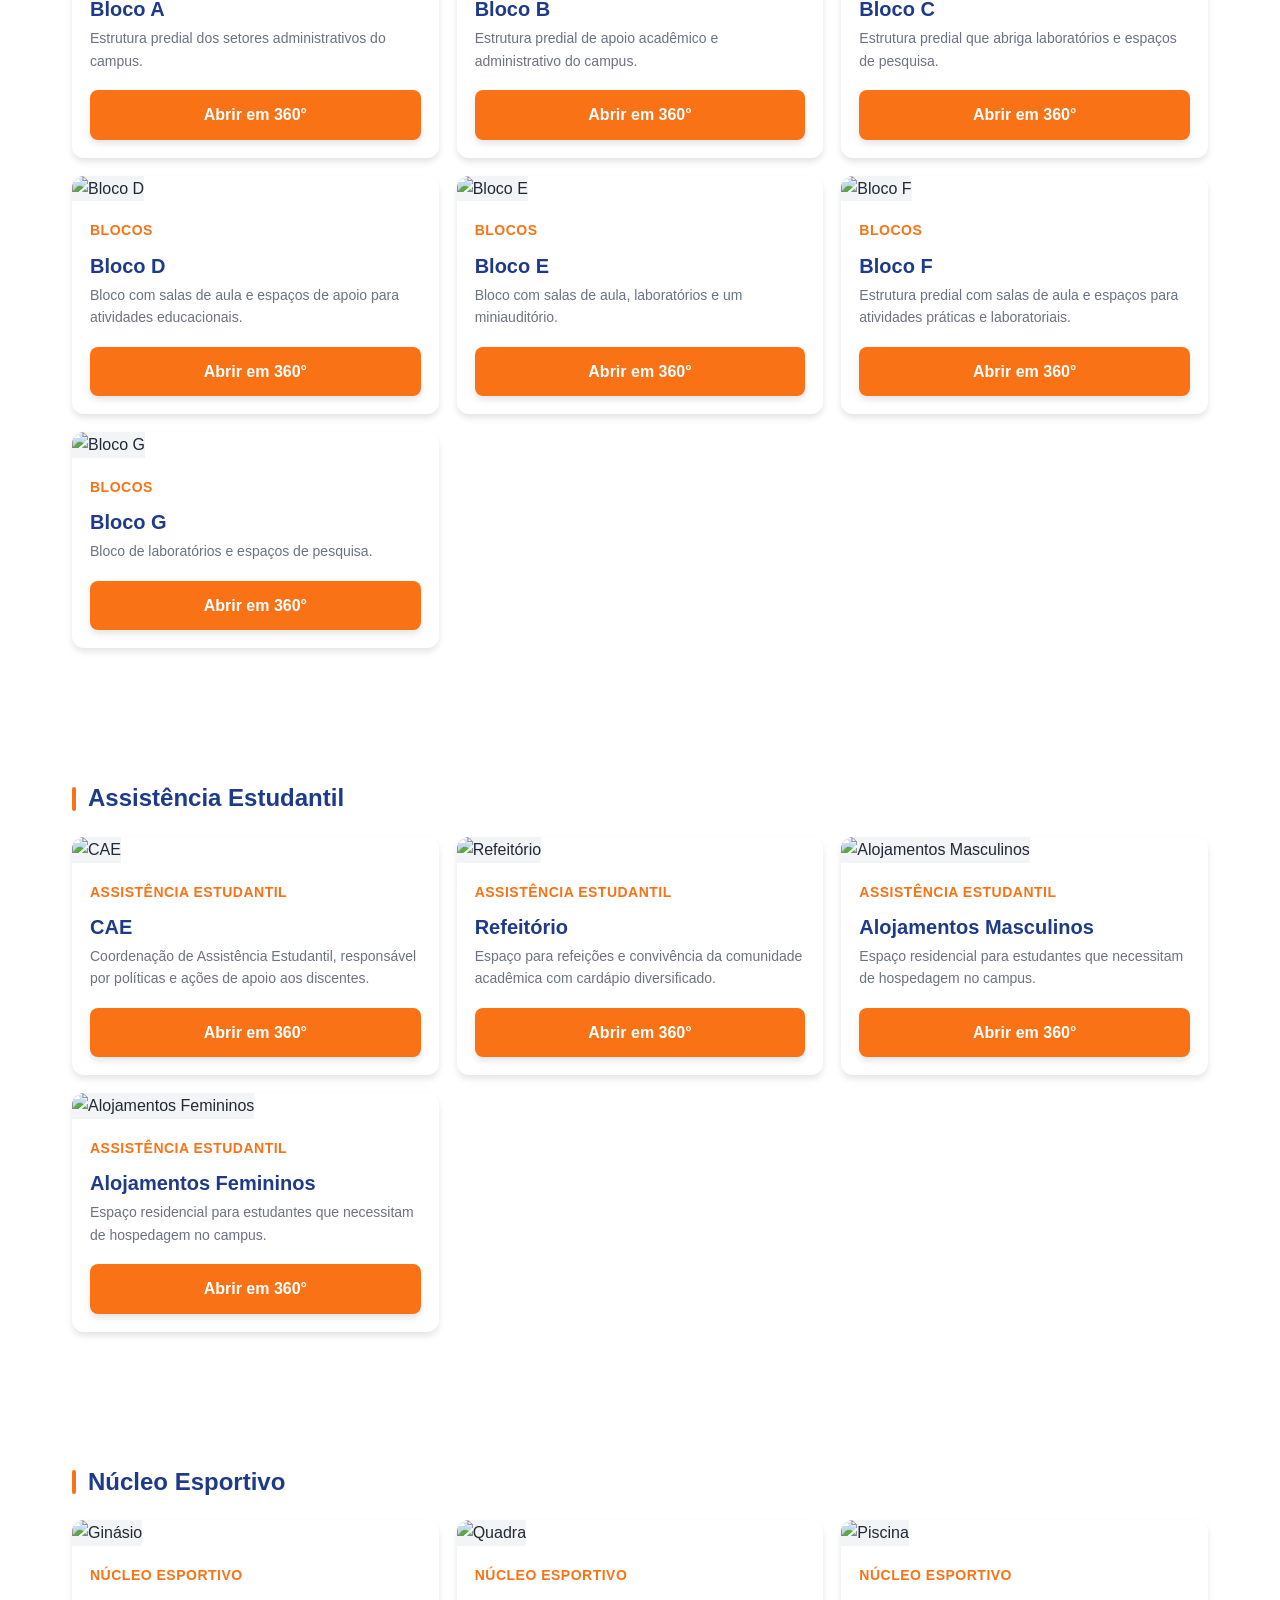
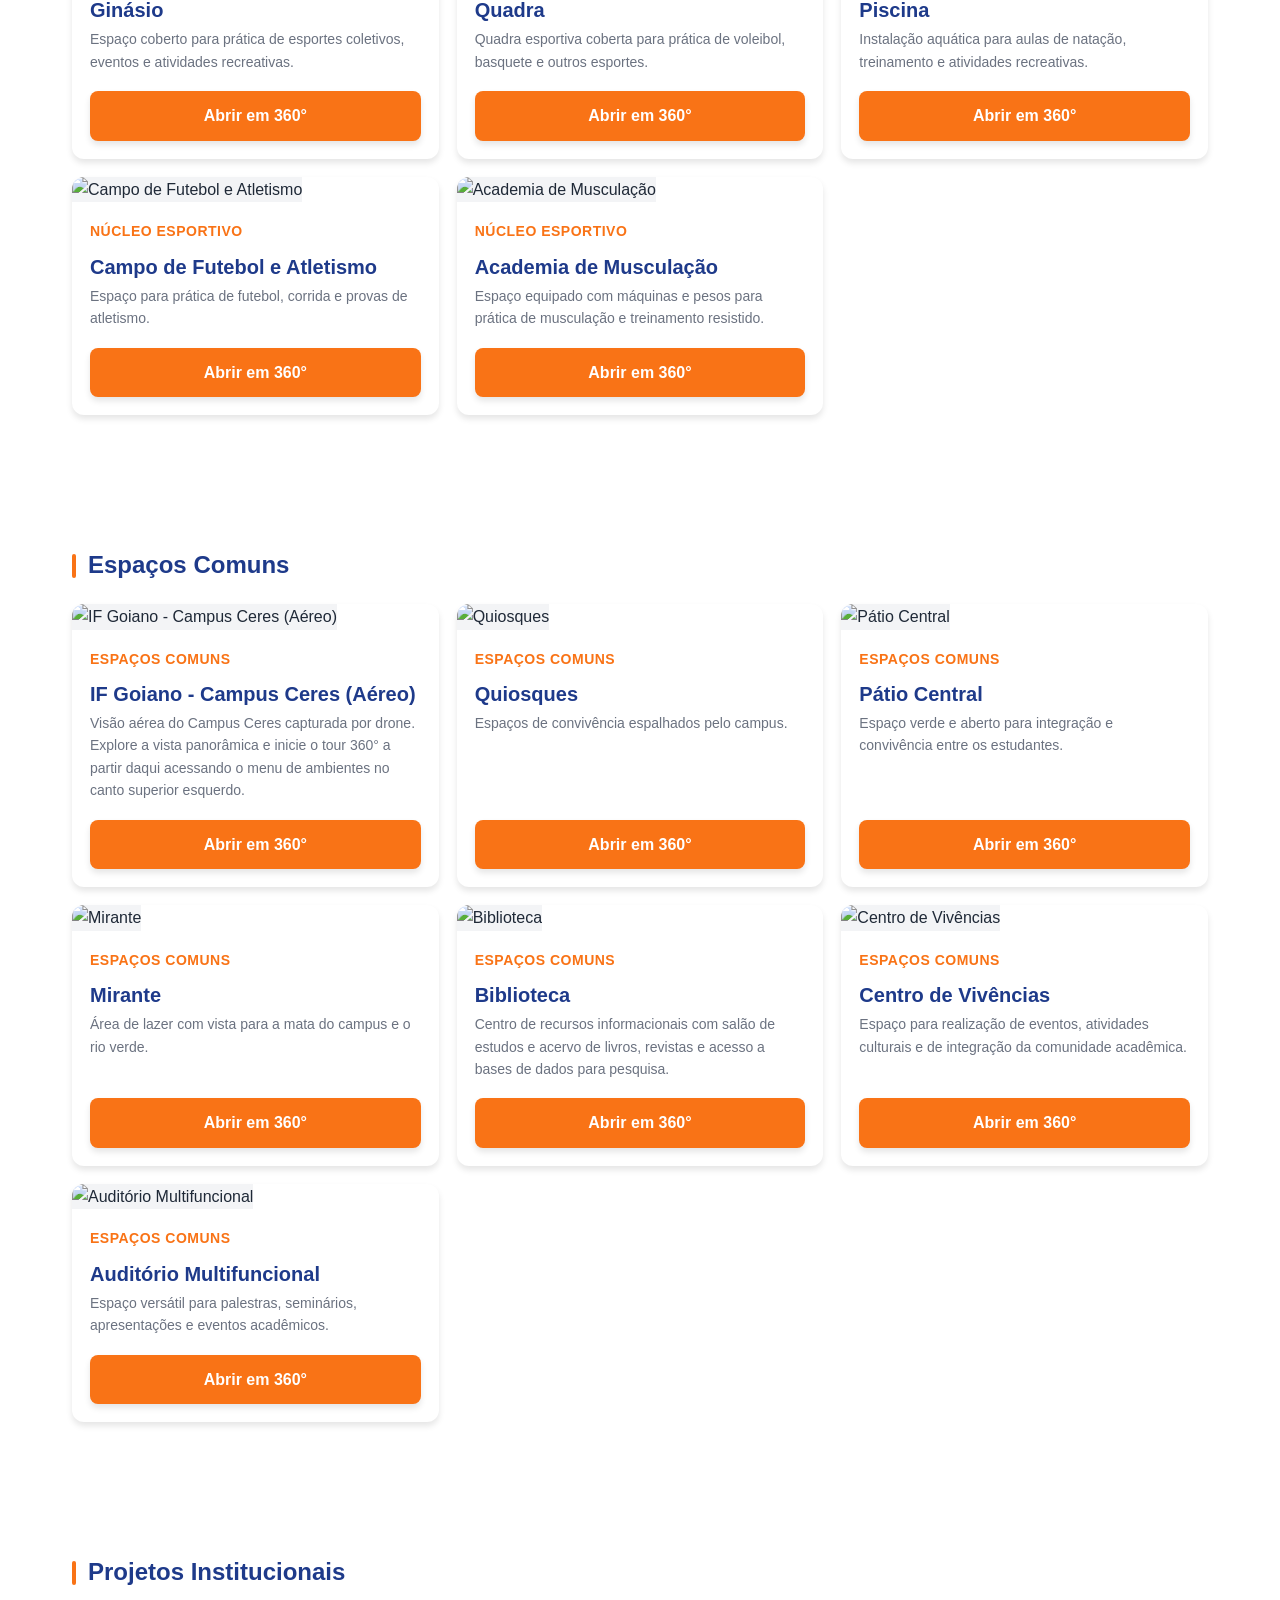
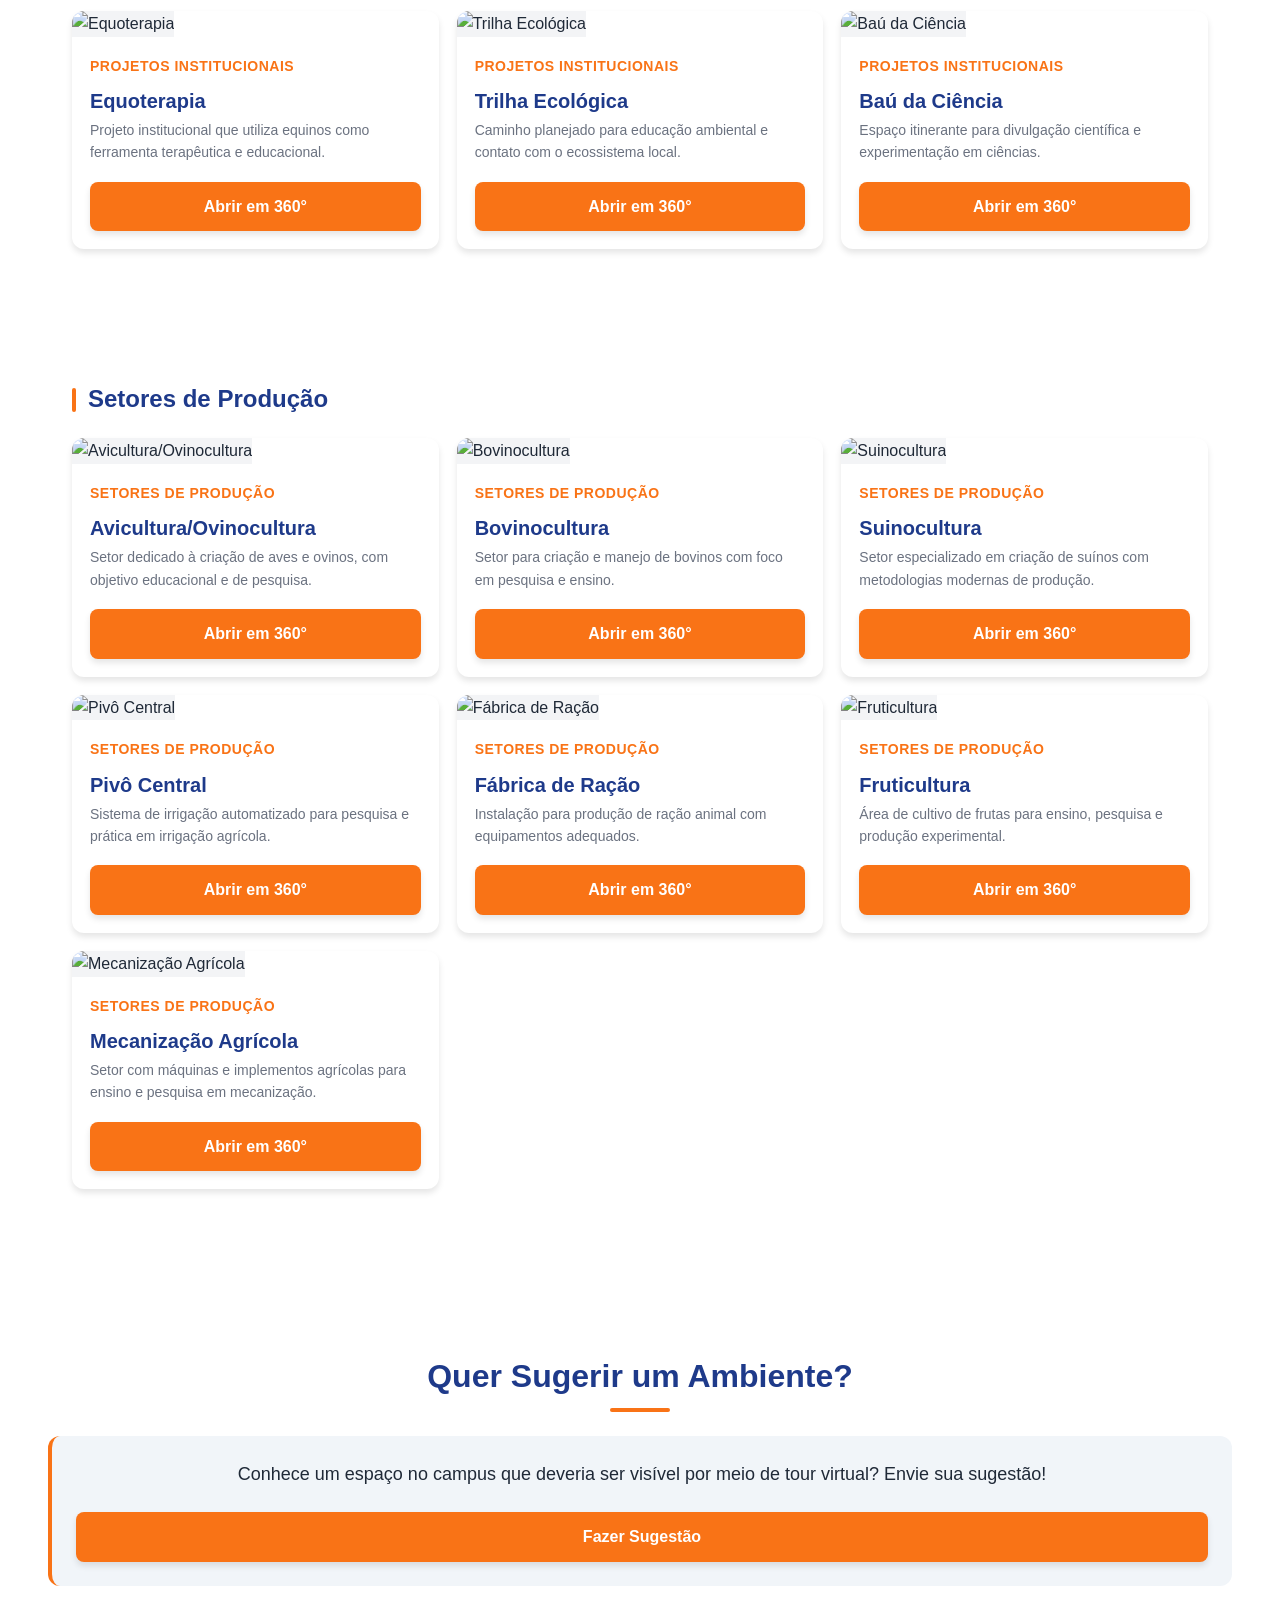
==== commit c6d0b779: "up" ====
--- a/index.html
+++ b/index.html
@@ -22,7 +22,288 @@
     <!-- CSS -->
     <link rel="stylesheet" href="css/style.css">
     
-    
+    <style>
+        .tabs-container {
+            display: flex;
+            gap: 0;
+            margin-bottom: 16px;
+            border-bottom: 2px solid #E5E7EB;
+            flex-wrap: wrap;
+        }
+
+        .tab-button {
+            padding: 16px 24px;
+            background: none;
+            border: none;
+            cursor: pointer;
+            font-size: 16px;
+            font-weight: 500;
+            font-family: 'Inter', sans-serif;
+            color: #6B7280;
+            border-bottom: 3px solid transparent;
+            transition: all 0.3s ease;
+            margin-bottom: -2px;
+        }
+
+        .tab-button:hover {
+            color: #1F2937;
+            background-color: #F9FAFB;
+        }
+
+        .tab-button.active {
+            color: #F97316;
+            border-bottom-color: #F97316;
+        }
+
+        .tab-content {
+            display: none;
+        }
+
+        .tab-content.active {
+            display: block;
+            animation: fadeIn 0.3s ease;
+        }
+
+        .ambiente-container {
+            display: flex;
+            flex-direction: column;
+            gap: 24px;
+        }
+
+        .filtro-categoria {
+            display: flex;
+            gap: 8px;
+            flex-wrap: wrap;
+            margin-bottom: 16px;
+            justify-content: center;
+        }
+
+        .filtro-btn {
+            padding: 10px 20px;
+            border: 2px solid #E5E7EB;
+            background-color: white;
+            color: #1F2937;
+            border-radius: 24px;
+            cursor: pointer;
+            font-weight: 500;
+            transition: all 300ms ease-in-out;
+            font-size: 14px;
+        }
+
+        .filtro-btn:hover,
+        .filtro-btn.active {
+            background-color: #F97316;
+            color: white;
+            border-color: #F97316;
+        }
+
+        .filtro-btn:disabled {
+            opacity: 0.5;
+            cursor: not-allowed;
+        }
+
+        .info-card {
+            background-color: white;
+            border-radius: 12px;
+            padding: 16px;
+            text-align: center;
+            box-shadow: 0 4px 6px rgba(0, 0, 0, 0.1);
+            transition: all 300ms ease-in-out;
+        }
+
+        .info-card:hover {
+            box-shadow: 0 10px 15px rgba(0, 0, 0, 0.1);
+            transform: translateY(-4px);
+        }
+
+        .info-card-header {
+            display: flex;
+            align-items: center;
+            justify-content: flex-start;
+            gap: 16px;
+            margin-bottom: 18px;
+            flex-wrap: wrap;
+        }
+
+        .info-avatar {
+            width: 72px;
+            height: 72px;
+            border-radius: 50%;
+            overflow: hidden;
+            border: 2px solid #F97316;
+            flex-shrink: 0;
+        }
+
+        .info-avatar img {
+            width: 100%;
+            height: 100%;
+            object-fit: cover;
+            display: block;
+        }
+
+        .info-card-header-text {
+            text-align: left;
+            display: inline-flex;
+            flex-direction: column;
+            align-items: flex-start;
+        }
+
+        .info-role {
+            color: #374151;
+            font-size: 16px;
+            font-weight: 600;
+            margin-top: 4px;
+        }
+
+        .info-label {
+            font-size: 14px;
+            color: #6B7280;
+            text-transform: uppercase;
+            letter-spacing: 0.5px;
+            margin-bottom: 8px;
+        }
+
+        .info-card .info-content {
+            text-align: left;
+            line-height: 1.75;
+            word-break: break-word;
+        }
+
+        @media (max-width: 767px) {
+            .info-card-header {
+                flex-direction: column;
+            }
+
+            .info-card {
+                padding: 18px;
+            }
+        }
+
+        .info-content {
+            font-size: 18px;
+            font-weight: 600;
+            color: #1F2937;
+            word-break: break-all;
+        }
+
+        .email-copy-btn {
+            margin-top: 12px;
+        }
+
+        form {
+            max-width: 600px;
+            margin: 0 auto;
+        }
+
+        .form-row {
+            display: grid;
+            grid-template-columns: 1fr;
+            gap: 16px;
+        }
+
+        .form-row.full {
+            grid-column: 1 / -1;
+        }
+
+        textarea {
+            font-size: 16px;
+        }
+
+        /* ========================================
+           BOTÃO VOLTAR AO TOPO
+           ======================================== */
+        .back-to-top {
+            position: fixed;
+            bottom: 24px;
+            right: 24px;
+            width: 48px;
+            height: 48px;
+            border-radius: 50%;
+            background-color: #F97316;
+            color: white;
+            border: none;
+            cursor: pointer;
+            display: flex;
+            align-items: center;
+            justify-content: center;
+            box-shadow: 0 4px 12px rgba(249, 115, 22, 0.3);
+            transition: all 300ms ease-in-out;
+            opacity: 0;
+            pointer-events: none;
+            z-index: 999;
+        }
+
+        .back-to-top:hover:not(:disabled) {
+            background-color: #EA580C;
+            box-shadow: 0 8px 16px rgba(249, 115, 22, 0.4);
+            transform: translateY(-4px);
+        }
+
+        .back-to-top.visible {
+            opacity: 1;
+            pointer-events: auto;
+        }
+
+        @media (max-width: 767px) {
+            .back-to-top {
+                width: 44px;
+                height: 44px;
+                bottom: 16px;
+                right: 16px;
+            }
+
+            .back-to-top svg {
+                width: 20px;
+                height: 20px;
+            }
+        }
+
+        @media (min-width: 768px) {
+            .form-row {
+                grid-template-columns: 1fr 1fr;
+            }
+        }
+
+        @media (max-width: 767px) {
+            .tabs-container {
+                flex-direction: column;
+                border-bottom: none;
+                gap: 8px;
+            }
+
+            .tab-button {
+                border-bottom: none;
+                border-left: 3px solid transparent;
+                margin-bottom: 0;
+                padding: 12px 16px;
+            }
+
+            .tab-button.active {
+                border-left-color: #F97316;
+                border-bottom: none;
+            }
+
+            .camadas-grid {
+                display: flex !important;
+                flex-direction: column !important;
+                gap: 8px !important;
+            }
+
+            .camadas-grid div {
+                padding: 8px !important;
+                font-size: 12px !important;
+            }
+
+            .about-section,
+            .beneficiarios-section {
+                padding: 24px 0;
+            }
+
+            .filtro-categoria {
+                justify-content: flex-start;
+            }
+        }
+    </style>
     
     <!-- Favicon -->
     <link rel="icon" type="image/png" href="https://res.cloudinary.com/duay00cii/image/upload/v1773409785/LogoImmersIFCeres_ctene7.png">
@@ -607,7 +888,7 @@
                         <div class="info-content contact-info">
                             <strong>Curso:</strong> Bacharelado em Sistemas de Informação<br>
                             <strong>Instituição:</strong> IF Goiano – Campus Ceres<br>
-                            <strong>E-mail:</strong> <span onclick="copiarEmail('tiagocardoso1357@gmail.com')" style="cursor: pointer; color: #F97316; text-decoration: underline; font-weight: 500;">tiagocardoso1357@gmail.com</span><br>
+                            <strong>E-mail:</strong> <span onclick="copiarEmail()" style="cursor: pointer; color: #F97316; text-decoration: underline; font-weight: 500;">tiagocardoso1357@gmail.com</span><br>
                             <strong>LinkedIn:</strong> <a href="http://linkedin.com/in/tiago-cardoso-ferreira-6236b8208" target="_blank" rel="noopener noreferrer" style="color: #F97316; text-decoration: none; font-weight: 500;">Ver Perfil</a><br>
                             <strong>GitHub:</strong> <a href="https://github.com/Tiago070" target="_blank" rel="noopener noreferrer" style="color: #F97316; text-decoration: none; font-weight: 500;">Projetos no GitHub</a><br>
                             <strong>Lattes:</strong> <a href="http://lattes.cnpq.br/3050600083414822" target="_blank" rel="noopener noreferrer" style="color: #F97316; text-decoration: none; font-weight: 500;">Ver Currículo</a>
@@ -626,7 +907,7 @@
                         </div>
                         <div class="info-content contact-info">
                             <strong>Instituição:</strong> IF Goiano – Campus Ceres<br>
-                            <strong>E-mail:</strong> <span onclick="copiarEmail('adriano.braga@ifgoiano.edu.br')" style="cursor: pointer; color: #F97316; text-decoration: underline; font-weight: 500;">adriano.braga@ifgoiano.edu.br</span><br>
+                            <strong>E-mail:</strong> <span onclick="copiarEmail()" style="cursor: pointer; color: #F97316; text-decoration: underline; font-weight: 500;">adriano.braga@ifgoiano.edu.br</span><br>
                             <strong>LinkedIn:</strong> <a href="https://www.linkedin.com/in/adriano-honorato-braga-a0a62a23/" target="_blank" rel="noopener noreferrer" style="color: #F97316; text-decoration: none; font-weight: 500;">Ver Perfil</a><br>
                             <strong>Lattes:</strong> <a href=" http://lattes.cnpq.br/3670394035811712" target="_blank" rel="noopener noreferrer" style="color: #F97316; text-decoration: none; font-weight: 500;">Ver Currículo</a>
                         </div>
@@ -832,7 +1113,7 @@
     </footer>
 
     <!-- JavaScript -->
-    <script src="js/api-ambientes.js"></script>
+    <script src="data/ambientes.js"></script>
     <script src="js/main.js"></script>
 </body>
 </html>
--- a/css/style.css
+++ b/css/style.css
@@ -1106,285 +1106,3 @@
     page-break-inside: avoid;
   }
 }
-
-/* Extracted from index.html */
-.tabs-container {
-            display: flex;
-            gap: 0;
-            margin-bottom: 16px;
-            border-bottom: 2px solid #E5E7EB;
-            flex-wrap: wrap;
-        }
-
-        .tab-button {
-            padding: 16px 24px;
-            background: none;
-            border: none;
-            cursor: pointer;
-            font-size: 16px;
-            font-weight: 500;
-            font-family: 'Inter', sans-serif;
-            color: #6B7280;
-            border-bottom: 3px solid transparent;
-            transition: all 0.3s ease;
-            margin-bottom: -2px;
-        }
-
-        .tab-button:hover {
-            color: #1F2937;
-            background-color: #F9FAFB;
-        }
-
-        .tab-button.active {
-            color: #F97316;
-            border-bottom-color: #F97316;
-        }
-
-        .tab-content {
-            display: none;
-        }
-
-        .tab-content.active {
-            display: block;
-            animation: fadeIn 0.3s ease;
-        }
-
-        .ambiente-container {
-            display: flex;
-            flex-direction: column;
-            gap: 24px;
-        }
-
-        .filtro-categoria {
-            display: flex;
-            gap: 8px;
-            flex-wrap: wrap;
-            margin-bottom: 16px;
-            justify-content: center;
-        }
-
-        .filtro-btn {
-            padding: 10px 20px;
-            border: 2px solid #E5E7EB;
-            background-color: white;
-            color: #1F2937;
-            border-radius: 24px;
-            cursor: pointer;
-            font-weight: 500;
-            transition: all 300ms ease-in-out;
-            font-size: 14px;
-        }
-
-        .filtro-btn:hover,
-        .filtro-btn.active {
-            background-color: #F97316;
-            color: white;
-            border-color: #F97316;
-        }
-
-        .filtro-btn:disabled {
-            opacity: 0.5;
-            cursor: not-allowed;
-        }
-
-        .info-card {
-            background-color: white;
-            border-radius: 12px;
-            padding: 16px;
-            text-align: center;
-            box-shadow: 0 4px 6px rgba(0, 0, 0, 0.1);
-            transition: all 300ms ease-in-out;
-        }
-
-        .info-card:hover {
-            box-shadow: 0 10px 15px rgba(0, 0, 0, 0.1);
-            transform: translateY(-4px);
-        }
-
-        .info-card-header {
-            display: flex;
-            align-items: center;
-            justify-content: flex-start;
-            gap: 16px;
-            margin-bottom: 18px;
-            flex-wrap: wrap;
-        }
-
-        .info-avatar {
-            width: 72px;
-            height: 72px;
-            border-radius: 50%;
-            overflow: hidden;
-            border: 2px solid #F97316;
-            flex-shrink: 0;
-        }
-
-        .info-avatar img {
-            width: 100%;
-            height: 100%;
-            object-fit: cover;
-            display: block;
-        }
-
-        .info-card-header-text {
-            text-align: left;
-            display: inline-flex;
-            flex-direction: column;
-            align-items: flex-start;
-        }
-
-        .info-role {
-            color: #374151;
-            font-size: 16px;
-            font-weight: 600;
-            margin-top: 4px;
-        }
-
-        .info-label {
-            font-size: 14px;
-            color: #6B7280;
-            text-transform: uppercase;
-            letter-spacing: 0.5px;
-            margin-bottom: 8px;
-        }
-
-        .info-card .info-content {
-            text-align: left;
-            line-height: 1.75;
-            word-break: break-word;
-        }
-
-        @media (max-width: 767px) {
-            .info-card-header {
-                flex-direction: column;
-            }
-
-            .info-card {
-                padding: 18px;
-            }
-        }
-
-        .info-content {
-            font-size: 18px;
-            font-weight: 600;
-            color: #1F2937;
-            word-break: break-all;
-        }
-
-        .email-copy-btn {
-            margin-top: 12px;
-        }
-
-        form {
-            max-width: 600px;
-            margin: 0 auto;
-        }
-
-        .form-row {
-            display: grid;
-            grid-template-columns: 1fr;
-            gap: 16px;
-        }
-
-        .form-row.full {
-            grid-column: 1 / -1;
-        }
-
-        textarea {
-            font-size: 16px;
-        }
-
-        /* ========================================
-           BOTÃO VOLTAR AO TOPO
-           ======================================== */
-        .back-to-top {
-            position: fixed;
-            bottom: 24px;
-            right: 24px;
-            width: 48px;
-            height: 48px;
-            border-radius: 50%;
-            background-color: #F97316;
-            color: white;
-            border: none;
-            cursor: pointer;
-            display: flex;
-            align-items: center;
-            justify-content: center;
-            box-shadow: 0 4px 12px rgba(249, 115, 22, 0.3);
-            transition: all 300ms ease-in-out;
-            opacity: 0;
-            pointer-events: none;
-            z-index: 999;
-        }
-
-        .back-to-top:hover:not(:disabled) {
-            background-color: #EA580C;
-            box-shadow: 0 8px 16px rgba(249, 115, 22, 0.4);
-            transform: translateY(-4px);
-        }
-
-        .back-to-top.visible {
-            opacity: 1;
-            pointer-events: auto;
-        }
-
-        @media (max-width: 767px) {
-            .back-to-top {
-                width: 44px;
-                height: 44px;
-                bottom: 16px;
-                right: 16px;
-            }
-
-            .back-to-top svg {
-                width: 20px;
-                height: 20px;
-            }
-        }
-
-        @media (min-width: 768px) {
-            .form-row {
-                grid-template-columns: 1fr 1fr;
-            }
-        }
-
-        @media (max-width: 767px) {
-            .tabs-container {
-                flex-direction: column;
-                border-bottom: none;
-                gap: 8px;
-            }
-
-            .tab-button {
-                border-bottom: none;
-                border-left: 3px solid transparent;
-                margin-bottom: 0;
-                padding: 12px 16px;
-            }
-
-            .tab-button.active {
-                border-left-color: #F97316;
-                border-bottom: none;
-            }
-
-            .camadas-grid {
-                display: flex !important;
-                flex-direction: column !important;
-                gap: 8px !important;
-            }
-
-            .camadas-grid div {
-                padding: 8px !important;
-                font-size: 12px !important;
-            }
-
-            .about-section,
-            .beneficiarios-section {
-                padding: 24px 0;
-            }
-
-            .filtro-categoria {
-                justify-content: flex-start;
-            }
-        }
